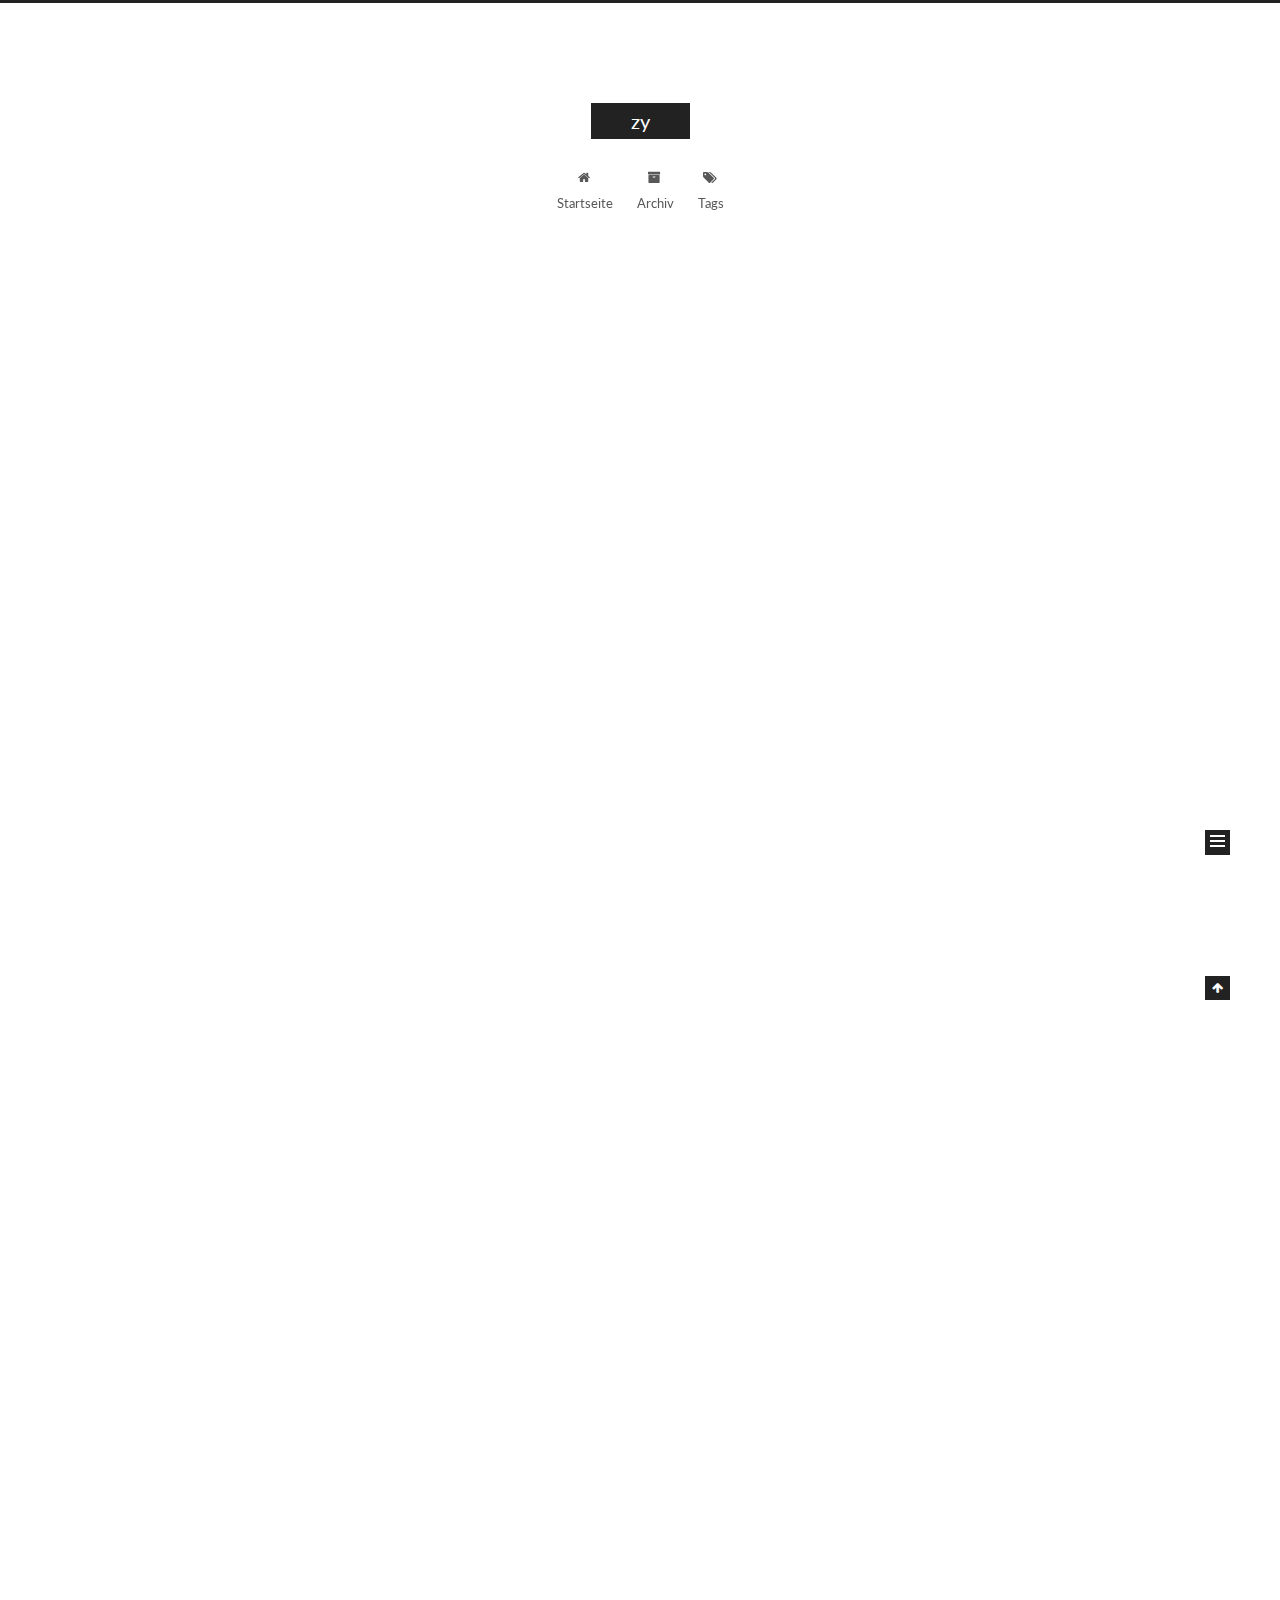
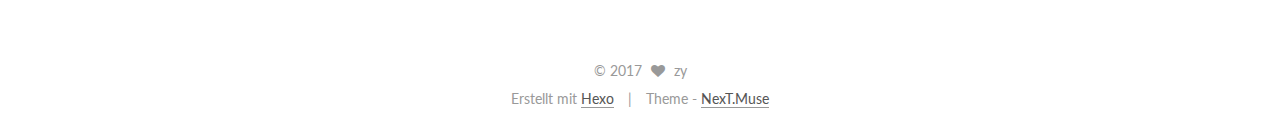
==== index.html @ a8e45b2d "Site updated: 2017-02-02 20:05:38" ====
<!doctype html>



  


<html class="theme-next muse use-motion" lang="zh-CN">
<head>
  <meta charset="UTF-8"/>
<meta http-equiv="X-UA-Compatible" content="IE=edge" />
<meta name="viewport" content="width=device-width, initial-scale=1, maximum-scale=1"/>



<meta http-equiv="Cache-Control" content="no-transform" />
<meta http-equiv="Cache-Control" content="no-siteapp" />












  
  
  <link href="/lib/fancybox/source/jquery.fancybox.css?v=2.1.5" rel="stylesheet" type="text/css" />




  
  
  
  

  
    
    
  

  

  

  

  

  
    
    
    <link href="//fonts.googleapis.com/css?family=Lato:300,300italic,400,400italic,700,700italic&subset=latin,latin-ext" rel="stylesheet" type="text/css">
  






<link href="/lib/font-awesome/css/font-awesome.min.css?v=4.6.2" rel="stylesheet" type="text/css" />

<link href="/css/main.css?v=5.1.0" rel="stylesheet" type="text/css" />


  <meta name="keywords" content="Hexo, NexT" />








  <link rel="shortcut icon" type="image/x-icon" href="/favicon.ico?v=5.1.0" />






<meta property="og:type" content="website">
<meta property="og:title" content="zy">
<meta property="og:url" content="http://yoursite.com/index.html">
<meta property="og:site_name" content="zy">
<meta name="twitter:card" content="summary">
<meta name="twitter:title" content="zy">



<script type="text/javascript" id="hexo.configurations">
  var NexT = window.NexT || {};
  var CONFIG = {
    root: '/',
    scheme: 'Muse',
    sidebar: {"position":"left","display":"post"},
    fancybox: true,
    motion: true,
    duoshuo: {
      userId: '0',
      author: 'Author'
    },
    algolia: {
      applicationID: '',
      apiKey: '',
      indexName: '',
      hits: {"per_page":10},
      labels: {"input_placeholder":"Search for Posts","hits_empty":"We didn't find any results for the search: ${query}","hits_stats":"${hits} results found in ${time} ms"}
    }
  };
</script>



  <link rel="canonical" href="http://yoursite.com/"/>





  <title> zy </title>
</head>

<body itemscope itemtype="http://schema.org/WebPage" lang="zh-CN">

  










  
  
    
  

  <div class="container one-collumn sidebar-position-left 
   page-home 
 ">
    <div class="headband"></div>

    <header id="header" class="header" itemscope itemtype="http://schema.org/WPHeader">
      <div class="header-inner"><div class="site-meta ">
  

  <div class="custom-logo-site-title">
    <a href="/"  class="brand" rel="start">
      <span class="logo-line-before"><i></i></span>
      <span class="site-title">zy</span>
      <span class="logo-line-after"><i></i></span>
    </a>
  </div>
    
      <p class="site-subtitle"></p>
    
</div>

<div class="site-nav-toggle">
  <button>
    <span class="btn-bar"></span>
    <span class="btn-bar"></span>
    <span class="btn-bar"></span>
  </button>
</div>

<nav class="site-nav">
  

  
    <ul id="menu" class="menu">
      
        
        <li class="menu-item menu-item-home">
          <a href="/" rel="section">
            
              <i class="menu-item-icon fa fa-fw fa-home"></i> <br />
            
            Startseite
          </a>
        </li>
      
        
        <li class="menu-item menu-item-archives">
          <a href="/archives" rel="section">
            
              <i class="menu-item-icon fa fa-fw fa-archive"></i> <br />
            
            Archiv
          </a>
        </li>
      
        
        <li class="menu-item menu-item-tags">
          <a href="/tags" rel="section">
            
              <i class="menu-item-icon fa fa-fw fa-tags"></i> <br />
            
            Tags
          </a>
        </li>
      

      
    </ul>
  

  
</nav>



 </div>
    </header>

    <main id="main" class="main">
      <div class="main-inner">
        <div class="content-wrap">
          <div id="content" class="content">
            
  <section id="posts" class="posts-expand">
    
      

  

  
  
  

  <article class="post post-type-normal " itemscope itemtype="http://schema.org/Article">
  <link itemprop="mainEntityOfPage" href="http://yoursite.com/2017/02/02/test/">

  <span style="display:none" itemprop="author" itemscope itemtype="http://schema.org/Person">
    <meta itemprop="name" content="zy">
    <meta itemprop="description" content="">
    <meta itemprop="image" content="/images/avatar.gif">
  </span>

  <span style="display:none" itemprop="publisher" itemscope itemtype="http://schema.org/Organization">
    <meta itemprop="name" content="zy">
    <span style="display:none" itemprop="logo" itemscope itemtype="http://schema.org/ImageObject">
      <img style="display:none;" itemprop="url image" alt="zy" src="">
    </span>
  </span>

    
      <header class="post-header">

        
        
          <h1 class="post-title" itemprop="name headline">
            
            
              
                
                <a class="post-title-link" href="/2017/02/02/test/" itemprop="url">
                  第一篇博客
                </a>
              
            
          </h1>
        

        <div class="post-meta">
          <span class="post-time">
            
              <span class="post-meta-item-icon">
                <i class="fa fa-calendar-o"></i>
              </span>
              
                <span class="post-meta-item-text">Veröffentlicht am</span>
              
              <time title="Post created" itemprop="dateCreated datePublished" datetime="2017-02-02T19:18:43+08:00">
                2017-02-02
              </time>
            

            

            
          </span>

          

          
            
          

          

          
          

          

          

        </div>
      </header>
    


    <div class="post-body" itemprop="articleBody">

      
      

      
        
          
            <p>我的第一篇博文</p>

          
        
      
    </div>

    <div>
      
    </div>

    <div>
      
    </div>


    <footer class="post-footer">
      

      

      
      
        <div class="post-eof"></div>
      
    </footer>
  </article>


    
      

  

  
  
  

  <article class="post post-type-normal " itemscope itemtype="http://schema.org/Article">
  <link itemprop="mainEntityOfPage" href="http://yoursite.com/2017/02/02/hello-world/">

  <span style="display:none" itemprop="author" itemscope itemtype="http://schema.org/Person">
    <meta itemprop="name" content="zy">
    <meta itemprop="description" content="">
    <meta itemprop="image" content="/images/avatar.gif">
  </span>

  <span style="display:none" itemprop="publisher" itemscope itemtype="http://schema.org/Organization">
    <meta itemprop="name" content="zy">
    <span style="display:none" itemprop="logo" itemscope itemtype="http://schema.org/ImageObject">
      <img style="display:none;" itemprop="url image" alt="zy" src="">
    </span>
  </span>

    
      <header class="post-header">

        
        
          <h1 class="post-title" itemprop="name headline">
            
            
              
                
                <a class="post-title-link" href="/2017/02/02/hello-world/" itemprop="url">
                  Hello World
                </a>
              
            
          </h1>
        

        <div class="post-meta">
          <span class="post-time">
            
              <span class="post-meta-item-icon">
                <i class="fa fa-calendar-o"></i>
              </span>
              
                <span class="post-meta-item-text">Veröffentlicht am</span>
              
              <time title="Post created" itemprop="dateCreated datePublished" datetime="2017-02-02T17:28:56+08:00">
                2017-02-02
              </time>
            

            

            
          </span>

          

          
            
          

          

          
          

          

          

        </div>
      </header>
    


    <div class="post-body" itemprop="articleBody">

      
      

      
        
          
            <p>Welcome to <a href="https://hexo.io/" target="_blank" rel="external">Hexo</a>! This is your very first post. Check <a href="https://hexo.io/docs/" target="_blank" rel="external">documentation</a> for more info. If you get any problems when using Hexo, you can find the answer in <a href="https://hexo.io/docs/troubleshooting.html" target="_blank" rel="external">troubleshooting</a> or you can ask me on <a href="https://github.com/hexojs/hexo/issues" target="_blank" rel="external">GitHub</a>.</p>
<h2 id="Quick-Start"><a href="#Quick-Start" class="headerlink" title="Quick Start"></a>Quick Start</h2><h3 id="Create-a-new-post"><a href="#Create-a-new-post" class="headerlink" title="Create a new post"></a>Create a new post</h3><figure class="highlight bash"><table><tr><td class="gutter"><pre><div class="line">1</div></pre></td><td class="code"><pre><div class="line">$ hexo new <span class="string">"My New Post"</span></div></pre></td></tr></table></figure>
<p>More info: <a href="https://hexo.io/docs/writing.html" target="_blank" rel="external">Writing</a></p>
<h3 id="Run-server"><a href="#Run-server" class="headerlink" title="Run server"></a>Run server</h3><figure class="highlight bash"><table><tr><td class="gutter"><pre><div class="line">1</div></pre></td><td class="code"><pre><div class="line">$ hexo server</div></pre></td></tr></table></figure>
<p>More info: <a href="https://hexo.io/docs/server.html" target="_blank" rel="external">Server</a></p>
<h3 id="Generate-static-files"><a href="#Generate-static-files" class="headerlink" title="Generate static files"></a>Generate static files</h3><figure class="highlight bash"><table><tr><td class="gutter"><pre><div class="line">1</div></pre></td><td class="code"><pre><div class="line">$ hexo generate</div></pre></td></tr></table></figure>
<p>More info: <a href="https://hexo.io/docs/generating.html" target="_blank" rel="external">Generating</a></p>
<h3 id="Deploy-to-remote-sites"><a href="#Deploy-to-remote-sites" class="headerlink" title="Deploy to remote sites"></a>Deploy to remote sites</h3><figure class="highlight bash"><table><tr><td class="gutter"><pre><div class="line">1</div></pre></td><td class="code"><pre><div class="line">$ hexo deploy</div></pre></td></tr></table></figure>
<p>More info: <a href="https://hexo.io/docs/deployment.html" target="_blank" rel="external">Deployment</a></p>

          
        
      
    </div>

    <div>
      
    </div>

    <div>
      
    </div>


    <footer class="post-footer">
      

      

      
      
        <div class="post-eof"></div>
      
    </footer>
  </article>


    
  </section>

  

          
          </div>
          


          

        </div>
        
          
  
  <div class="sidebar-toggle">
    <div class="sidebar-toggle-line-wrap">
      <span class="sidebar-toggle-line sidebar-toggle-line-first"></span>
      <span class="sidebar-toggle-line sidebar-toggle-line-middle"></span>
      <span class="sidebar-toggle-line sidebar-toggle-line-last"></span>
    </div>
  </div>

  <aside id="sidebar" class="sidebar">
    <div class="sidebar-inner">

      

      

      <section class="site-overview sidebar-panel sidebar-panel-active">
        <div class="site-author motion-element" itemprop="author" itemscope itemtype="http://schema.org/Person">
          <img class="site-author-image" itemprop="image"
               src="/images/avatar.gif"
               alt="zy" />
          <p class="site-author-name" itemprop="name">zy</p>
          <p class="site-description motion-element" itemprop="description"></p>
        </div>
        <nav class="site-state motion-element">
        
          
            <div class="site-state-item site-state-posts">
              <a href="/archives">
                <span class="site-state-item-count">2</span>
                <span class="site-state-item-name">Artikel</span>
              </a>
            </div>
          

          

          

        </nav>

        

        <div class="links-of-author motion-element">
          
        </div>

        
        

        
        

        


      </section>

      

    </div>
  </aside>


        
      </div>
    </main>

    <footer id="footer" class="footer">
      <div class="footer-inner">
        <div class="copyright" >
  
  &copy; 
  <span itemprop="copyrightYear">2017</span>
  <span class="with-love">
    <i class="fa fa-heart"></i>
  </span>
  <span class="author" itemprop="copyrightHolder">zy</span>
</div>


<div class="powered-by">
  Erstellt mit  <a class="theme-link" href="https://hexo.io">Hexo</a>
</div>

<div class="theme-info">
  Theme -
  <a class="theme-link" href="https://github.com/iissnan/hexo-theme-next">
    NexT.Muse
  </a>
</div>


        

        
      </div>
    </footer>

    <div class="back-to-top">
      <i class="fa fa-arrow-up"></i>
    </div>
  </div>

  

<script type="text/javascript">
  if (Object.prototype.toString.call(window.Promise) !== '[object Function]') {
    window.Promise = null;
  }
</script>









  




  
  <script type="text/javascript" src="/lib/jquery/index.js?v=2.1.3"></script>

  
  <script type="text/javascript" src="/lib/fastclick/lib/fastclick.min.js?v=1.0.6"></script>

  
  <script type="text/javascript" src="/lib/jquery_lazyload/jquery.lazyload.js?v=1.9.7"></script>

  
  <script type="text/javascript" src="/lib/velocity/velocity.min.js?v=1.2.1"></script>

  
  <script type="text/javascript" src="/lib/velocity/velocity.ui.min.js?v=1.2.1"></script>

  
  <script type="text/javascript" src="/lib/fancybox/source/jquery.fancybox.pack.js?v=2.1.5"></script>


  


  <script type="text/javascript" src="/js/src/utils.js?v=5.1.0"></script>

  <script type="text/javascript" src="/js/src/motion.js?v=5.1.0"></script>



  
  

  

  


  <script type="text/javascript" src="/js/src/bootstrap.js?v=5.1.0"></script>



  



  




	





  





  

  




  
  

  

  

  

  


</body>
</html>
---- css/main.css ----
/* normalize.css v3.0.2 | MIT License | git.io/normalize */
html {
  font-family: sans-serif; /* 1 */
  -ms-text-size-adjust: 100%; /* 2 */
  -webkit-text-size-adjust: 100%; /* 2 */
}
body {
  margin: 0;
}
article,
aside,
details,
figcaption,
figure,
footer,
header,
hgroup,
main,
menu,
nav,
section,
summary {
  display: block;
}
audio,
canvas,
progress,
video {
  display: inline-block; /* 1 */
  vertical-align: baseline; /* 2 */
}
audio:not([controls]) {
  display: none;
  height: 0;
}
[hidden],
template {
  display: none;
}
a {
  background-color: transparent;
}
a:active,
a:hover {
  outline: 0;
}
abbr[title] {
  border-bottom: 1px dotted;
}
b,
strong {
  font-weight: bold;
}
dfn {
  font-style: italic;
}
h1 {
  font-size: 2em;
  margin: 0.67em 0;
}
mark {
  background: #ff0;
  color: #000;
}
small {
  font-size: 80%;
}
sub,
sup {
  font-size: 75%;
  line-height: 0;
  position: relative;
  vertical-align: baseline;
}
sup {
  top: -0.5em;
}
sub {
  bottom: -0.25em;
}
img {
  border: 0;
}
svg:not(:root) {
  overflow: hidden;
}
figure {
  margin: 1em 40px;
}
hr {
  -moz-box-sizing: content-box;
  box-sizing: content-box;
  height: 0;
}
pre {
  overflow: auto;
}
code,
kbd,
pre,
samp {
  font-family: monospace, monospace;
  font-size: 1em;
}
button,
input,
optgroup,
select,
textarea {
  color: inherit; /* 1 */
  font: inherit; /* 2 */
  margin: 0; /* 3 */
}
button {
  overflow: visible;
}
button,
select {
  text-transform: none;
}
button,
html input[type="button"],
input[type="reset"],
input[type="submit"] {
  -webkit-appearance: button; /* 2 */
  cursor: pointer; /* 3 */
}
button[disabled],
html input[disabled] {
  cursor: default;
}
button::-moz-focus-inner,
input::-moz-focus-inner {
  border: 0;
  padding: 0;
}
input {
  line-height: normal;
}
input[type="checkbox"],
input[type="radio"] {
  box-sizing: border-box; /* 1 */
  padding: 0; /* 2 */
}
input[type="number"]::-webkit-inner-spin-button,
input[type="number"]::-webkit-outer-spin-button {
  height: auto;
}
input[type="search"] {
  -webkit-appearance: textfield; /* 1 */
  -moz-box-sizing: content-box;
  -webkit-box-sizing: content-box; /* 2 */
  box-sizing: content-box;
}
input[type="search"]::-webkit-search-cancel-button,
input[type="search"]::-webkit-search-decoration {
  -webkit-appearance: none;
}
fieldset {
  border: 1px solid #c0c0c0;
  margin: 0 2px;
  padding: 0.35em 0.625em 0.75em;
}
legend {
  border: 0; /* 1 */
  padding: 0; /* 2 */
}
textarea {
  overflow: auto;
}
optgroup {
  font-weight: bold;
}
table {
  border-collapse: collapse;
  border-spacing: 0;
}
td,
th {
  padding: 0;
}
::selection {
  background: #262a30;
  color: #fff;
}
body {
  position: relative;
  font-family: 'Lato', "PingFang SC", "Microsoft YaHei", sans-serif;
  font-size: 14px;
  line-height: 2;
  color: #555;
  background: #fff;
}
@media (max-width: 767px) {
  body {
    padding-right: 0 !important;
  }
}
@media (min-width: 768px) and (max-width: 991px) {
  body {
    padding-right: 0 !important;
  }
}
@media (min-width: 1600px) {
  body {
    font-size: 16px;
  }
}
h1,
h2,
h3,
h4,
h5,
h6 {
  margin: 0;
  padding: 0;
  font-weight: bold;
  line-height: 1.5;
  font-family: 'Lato', "PingFang SC", "Microsoft YaHei", sans-serif;
}
h2,
h3,
h4,
h5,
h6 {
  margin: 20px 0 15px;
}
h1 {
  font-size: 22px;
}
@media (max-width: 767px) {
  h1 {
    font-size: 18px;
  }
}
h2 {
  font-size: 20px;
}
@media (max-width: 767px) {
  h2 {
    font-size: 16px;
  }
}
h3 {
  font-size: 18px;
}
@media (max-width: 767px) {
  h3 {
    font-size: 14px;
  }
}
h4 {
  font-size: 16px;
}
@media (max-width: 767px) {
  h4 {
    font-size: 12px;
  }
}
h5 {
  font-size: 14px;
}
@media (max-width: 767px) {
  h5 {
    font-size: 10px;
  }
}
h6 {
  font-size: 12px;
}
@media (max-width: 767px) {
  h6 {
    font-size: 8px;
  }
}
p {
  margin: 0 0 25px 0;
}
a {
  color: #555;
  text-decoration: none;
  border-bottom: 1px solid #999;
  word-wrap: break-word;
}
a:hover {
  color: #222;
  border-bottom-color: #222;
}
ul {
  list-style: none;
}
blockquote {
  margin: 0;
  padding: 0;
}
img {
  display: block;
  margin: auto;
  max-width: 100%;
  height: auto;
}
hr {
  margin: 40px 0;
  height: 3px;
  border: none;
  background-color: #ddd;
  background-image: repeating-linear-gradient(-45deg, #fff, #fff 4px, transparent 4px, transparent 8px);
}
blockquote {
  padding: 0 15px;
  color: #666;
  border-left: 4px solid #ddd;
}
blockquote cite::before {
  content: "-";
  padding: 0 5px;
}
dt {
  font-weight: 700;
}
dd {
  margin: 0;
  padding: 0;
}
.text-left {
  text-align: left;
}
.text-center {
  text-align: center;
}
.text-right {
  text-align: right;
}
.text-justify {
  text-align: justify;
}
.text-nowrap {
  white-space: nowrap;
}
.text-lowercase {
  text-transform: lowercase;
}
.text-uppercase {
  text-transform: uppercase;
}
.text-capitalize {
  text-transform: capitalize;
}
.center-block {
  display: block;
  margin-left: auto;
  margin-right: auto;
}
.clearfix:before,
.clearfix:after {
  content: " ";
  display: table;
}
.clearfix:after {
  clear: both;
}
.pullquote {
  width: 45%;
}
.pullquote.left {
  float: left;
  margin-left: 5px;
  margin-right: 10px;
}
.pullquote.right {
  float: right;
  margin-left: 10px;
  margin-right: 5px;
}
.affix.affix.affix {
  position: fixed;
}
.translation {
  margin-top: -20px;
  font-size: 14px;
  color: #999;
}
.scrollbar-measure {
  width: 100px;
  height: 100px;
  overflow: scroll;
  position: absolute;
  top: -9999px;
}
.use-motion .motion-element {
  opacity: 0;
}
#local-search-input {
  padding: 3px;
  border: none;
  text-indent: 14px;
  border-radius: 0;
  width: 140px;
  outline: none;
  border-bottom: 1px solid #999;
  background: inherit;
  opacity: 0.5;
}
#local-search-input:focus {
  opacity: 1;
}
.search-icon {
  position: absolute;
  top: 9px;
}
table {
  margin: 20px 0;
  width: 100%;
  border-collapse: collapse;
  border-spacing: 0;
  border: 1px solid #ddd;
  font-size: 14px;
  table-layout: fixed;
  word-wrap: break-all;
}
table>tbody>tr:nth-of-type(odd) {
  background-color: #f9f9f9;
}
table>tbody>tr:hover {
  background-color: #f5f5f5;
}
caption,
th,
td {
  padding: 8px;
  text-align: left;
  vertical-align: middle;
  font-weight: normal;
}
th,
td {
  border-bottom: 3px solid #ddd;
  border-right: 1px solid #eee;
}
th {
  padding-bottom: 10px;
  font-weight: 700;
}
td {
  border-bottom-width: 1px;
}
html,
body {
  height: 100%;
}
.container {
  position: relative;
  min-height: 100%;
}
.header-inner {
  margin: 0 auto;
  padding: 100px 0 70px;
  width: 700px;
}
@media (min-width: 1600px) {
  .container .header-inner {
    width: 900px;
  }
}
.main {
  padding-bottom: 150px;
}
.main-inner {
  margin: 0 auto;
  width: 700px;
}
@media (min-width: 1600px) {
  .container .main-inner {
    width: 900px;
  }
}
.footer {
  position: absolute;
  left: 0;
  bottom: 0;
  width: 100%;
  min-height: 50px;
}
.footer-inner {
  box-sizing: border-box;
  margin: 20px auto;
  width: 700px;
}
@media (min-width: 1600px) {
  .container .footer-inner {
    width: 900px;
  }
}
pre,
.highlight {
  overflow: auto;
  margin: 20px 0;
  padding: 0;
  font-size: 13px;
  color: #4d4d4c;
  background: #f7f7f7;
  line-height: 1.6;
}
pre,
code {
  font-family: consolas, Menlo, "PingFang SC", "Microsoft YaHei", monospace;
}
code {
  padding: 2px 4px;
  word-wrap: break-word;
  color: #4d4d4c;
  background: #f7f7f7;
  border-radius: 3px;
  font-size: 13px;
}
pre code {
  padding: 0;
  color: #4d4d4c;
  background: none;
  text-shadow: none;
}
.highlight {
  border-radius: 1px;
}
.highlight pre {
  border: none;
  margin: 0;
  padding: 10px 0;
}
.highlight table {
  margin: 0;
  width: auto;
  border: none;
}
.highlight td {
  border: none;
  padding: 0;
}
.highlight figcaption {
  font-size: 1em;
  color: #4d4d4c;
  line-height: 1em;
  margin-bottom: 1em;
}
.highlight figcaption:before,
.highlight figcaption:after {
  content: " ";
  display: table;
}
.highlight figcaption:after {
  clear: both;
}
.highlight figcaption a {
  float: right;
  color: #4d4d4c;
}
.highlight figcaption a:hover {
  border-bottom-color: #4d4d4c;
}
.highlight .gutter pre {
  padding-left: 10px;
  padding-right: 10px;
  color: #869194;
  text-align: right;
  background-color: #eff2f3;
}
.highlight .code pre {
  padding-left: 10px;
  padding-right: 10px;
  background-color: #f7f7f7;
}
.highlight .line {
  height: 20px;
}
.gutter {
  -webkit-user-select: none;
  -moz-user-select: none;
  -ms-user-select: none;
  user-select: none;
}
.gist table {
  width: auto;
}
.gist table td {
  border: none;
}
pre .deletion {
  background: #fdd;
}
pre .addition {
  background: #dfd;
}
pre .meta {
  color: #8959a8;
}
pre .comment {
  color: #8e908c;
}
pre .variable,
pre .attribute,
pre .tag,
pre .regexp,
pre .ruby .constant,
pre .xml .tag .title,
pre .xml .pi,
pre .xml .doctype,
pre .html .doctype,
pre .css .id,
pre .css .class,
pre .css .pseudo {
  color: #c82829;
}
pre .number,
pre .preprocessor,
pre .built_in,
pre .literal,
pre .params,
pre .constant,
pre .command {
  color: #f5871f;
}
pre .ruby .class .title,
pre .css .rules .attribute,
pre .string,
pre .value,
pre .inheritance,
pre .header,
pre .ruby .symbol,
pre .xml .cdata,
pre .special,
pre .number,
pre .formula {
  color: #718c00;
}
pre .title,
pre .css .hexcolor {
  color: #3e999f;
}
pre .function,
pre .python .decorator,
pre .python .title,
pre .ruby .function .title,
pre .ruby .title .keyword,
pre .perl .sub,
pre .javascript .title,
pre .coffeescript .title {
  color: #4271ae;
}
pre .keyword,
pre .javascript .function {
  color: #8959a8;
}
.full-image.full-image.full-image {
  border: none;
  max-width: 100%;
  width: auto;
  margin: 20px auto;
}
@media (min-width: 992px) {
  .full-image.full-image.full-image {
    max-width: none;
    width: 110%;
    margin: 25px -5%;
  }
}
.blockquote-center,
.page-home .post-type-quote blockquote,
.page-post-detail .post-type-quote blockquote {
  position: relative;
  margin: 40px 0;
  padding: 0;
  border-left: none;
  text-align: center;
}
.blockquote-center::before,
.page-home .post-type-quote blockquote::before,
.page-post-detail .post-type-quote blockquote::before,
.blockquote-center::after,
.page-home .post-type-quote blockquote::after,
.page-post-detail .post-type-quote blockquote::after {
  position: absolute;
  content: ' ';
  display: block;
  width: 100%;
  height: 24px;
  opacity: 0.2;
  background-repeat: no-repeat;
  background-position: 0 -6px;
  background-size: 22px 22px;
}
.blockquote-center::before,
.page-home .post-type-quote blockquote::before,
.page-post-detail .post-type-quote blockquote::before {
  top: -20px;
  background-image: url("../images/quote-l.svg");
  border-top: 1px solid #ccc;
}
.blockquote-center::after,
.page-home .post-type-quote blockquote::after,
.page-post-detail .post-type-quote blockquote::after {
  bottom: -20px;
  background-image: url("../images/quote-r.svg");
  border-bottom: 1px solid #ccc;
  background-position: 100% 8px;
}
.blockquote-center p,
.page-home .post-type-quote blockquote p,
.page-post-detail .post-type-quote blockquote p,
.blockquote-center div,
.page-home .post-type-quote blockquote div,
.page-post-detail .post-type-quote blockquote div {
  text-align: center;
}
.post .post-body .group-picture img {
  box-sizing: border-box;
  padding: 0 3px;
  border: none;
}
.post .group-picture-row {
  overflow: hidden;
  margin-top: 6px;
}
.post .group-picture-row:first-child {
  margin-top: 0;
}
.post .group-picture-column {
  float: left;
}
.page-post-detail .post-body .group-picture-column {
  float: none;
  margin-top: 10px;
  width: auto !important;
}
.page-post-detail .post-body .group-picture-column img {
  margin: 0 auto;
}
.page-archive .group-picture-container {
  overflow: hidden;
}
.page-archive .group-picture-row {
  float: left;
}
.page-archive .group-picture-row:first-child {
  margin-top: 6px;
}
.page-archive .group-picture-column {
  max-width: 150px;
  max-height: 150px;
}
.note {
  padding: 20px;
  margin: 20px 0;
  border: 1px solid #eee;
  border-left-width: 5px;
  border-radius: 3px;
}
.note h2,
.note h3,
.note h4,
.note h5,
.note h6 {
  margin-top: 0;
  margin-bottom: 5px;
}
.note p:last-child {
  margin-bottom: 0;
}
.note code {
  border-radius: 3px;
}
.note+.note {
  margin-top: -5px;
}
.default {
  border-left-color: #777;
}
.default h2,
.default h3,
.default h4,
.default h5,
.default h6 {
  color: #777;
}
.primary {
  border-left-color: #428bca;
}
.primary h2,
.primary h3,
.primary h4,
.primary h5,
.primary h6 {
  color: #428bca;
}
.success {
  border-left-color: #5cb85c;
}
.success h2,
.success h3,
.success h4,
.success h5,
.success h6 {
  color: #5cb85c;
}
.danger {
  border-left-color: #d9534f;
}
.danger h2,
.danger h3,
.danger h4,
.danger h5,
.danger h6 {
  color: #d9534f;
}
.warning {
  border-left-color: #f0ad4e;
}
.warning h2,
.warning h3,
.warning h4,
.warning h5,
.warning h6 {
  color: #f0ad4e;
}
.info {
  border-left-color: #5bc0de;
}
.info h2,
.info h3,
.info h4,
.info h5,
.info h6 {
  color: #5bc0de;
}
.btn {
  display: inline-block;
  padding: 0 20px;
  font-size: 14px;
  color: #fff;
  background: #222;
  border: 2px solid #222;
  text-decoration: none;
  border-radius: 0;
  transition-property: background-color;
  transition-duration: 0.2s;
  transition-timing-function: ease-in-out;
  transition-delay: 0s;
}
.btn:hover,
.post-more-link .btn:hover {
  border-color: #222;
  color: #222;
  background: #fff;
}
.btn-bar {
  display: block;
  width: 22px;
  height: 2px;
  background: #555;
  border-radius: 1px;
}
.btn-bar+.btn-bar {
  margin-top: 4px;
}
.pagination {
  margin: 120px 0 40px;
  text-align: center;
  border-top: 1px solid #eee;
}
.page-number-basic,
.pagination .prev,
.pagination .next,
.pagination .page-number,
.pagination .space {
  display: inline-block;
  position: relative;
  top: -1px;
  margin: 0 10px;
  padding: 0 10px;
  line-height: 30px;
}
@media (max-width: 767px) {
  .page-number-basic,
  .pagination .prev,
  .pagination .next,
  .pagination .page-number,
  .pagination .space {
    margin: 0 5px;
  }
}
.pagination .prev,
.pagination .next,
.pagination .page-number {
  border-bottom: 0;
  border-top: 1px solid #eee;
  transition-property: border-color;
  transition-duration: 0.2s;
  transition-timing-function: ease-in-out;
  transition-delay: 0s;
}
.pagination .prev:hover,
.pagination .next:hover,
.pagination .page-number:hover {
  border-top-color: #222;
}
.pagination .space {
  padding: 0;
  margin: 0;
}
.pagination .prev {
  margin-left: 0;
}
.pagination .next {
  margin-right: 0;
}
.pagination .page-number.current {
  color: #fff;
  background: #ccc;
  border-top-color: #ccc;
}
@media (max-width: 767px) {
  .pagination {
    border-top: none;
  }
  .pagination .prev,
  .pagination .next,
  .pagination .page-number {
    margin-bottom: 10px;
    border-top: 0;
    border-bottom: 1px solid #eee;
  }
  .pagination .prev:hover,
  .pagination .next:hover,
  .pagination .page-number:hover {
    border-bottom-color: #222;
  }
}
.comments {
  margin: 60px 20px 0;
}
.tag-cloud {
  text-align: center;
}
.tag-cloud a {
  display: inline-block;
  margin: 10px;
}
.back-to-top {
  box-sizing: border-box;
  position: fixed;
  bottom: -100px;
  right: 50px;
  z-index: 1050;
  padding: 0 6px;
  width: 25px;
  background: #222;
  font-size: 12px;
  opacity: 1;
  color: #fff;
  cursor: pointer;
  text-align: center;
  -webkit-transform: translateZ(0);
  transition-property: bottom;
  transition-duration: 0.2s;
  transition-timing-function: ease-in-out;
  transition-delay: 0s;
}
@media (max-width: 767px) {
  .back-to-top {
    display: none;
  }
}
@media (min-width: 768px) and (max-width: 991px) {
  .back-to-top {
    display: none;
  }
}
.back-to-top.back-to-top-on {
  bottom: 19px;
}
.header {
  background: #fff;
}
.header-inner {
  position: relative;
}
.headband {
  height: 3px;
  background: #222;
}
.site-meta {
  margin: 0;
  text-align: center;
}
@media (max-width: 767px) {
  .site-meta {
    text-align: center;
  }
}
.brand {
  position: relative;
  display: inline-block;
  padding: 0 40px;
  color: #fff;
  background: #222;
  border-bottom: none;
}
.brand:hover {
  color: #fff;
}
.logo {
  display: inline-block;
  margin-right: 5px;
  line-height: 36px;
  vertical-align: top;
}
.site-title {
  display: inline-block;
  vertical-align: top;
  line-height: 36px;
  font-size: 20px;
  font-weight: normal;
  font-family: 'Lato', "PingFang SC", "Microsoft YaHei", sans-serif;
}
.site-subtitle {
  margin-top: 10px;
  font-size: 13px;
  color: #999;
}
.use-motion .brand {
  opacity: 0;
}
.use-motion .logo,
.use-motion .site-title,
.use-motion .site-subtitle {
  opacity: 0;
  position: relative;
  top: -10px;
}
.site-nav-toggle {
  display: none;
  position: absolute;
  top: 10px;
  left: 10px;
}
@media (max-width: 767px) {
  .site-nav-toggle {
    display: block;
  }
}
.site-nav-toggle button {
  margin-top: 2px;
  padding: 9px 10px;
  background: transparent;
  border: none;
}
@media (max-width: 767px) {
  .site-nav {
    display: none;
    margin: 0 -10px;
    padding: 0 10px;
    clear: both;
    border-top: 1px solid #ddd;
  }
}
@media (min-width: 768px) and (max-width: 991px) {
  .site-nav {
    display: block !important;
  }
}
@media (min-width: 992px) {
  .site-nav {
    display: block !important;
  }
}
.menu {
  margin-top: 20px;
  padding-left: 0;
  text-align: center;
}
.menu .menu-item {
  display: inline-block;
  margin: 0 10px;
}
@media screen and (max-width: 767px) {
  .menu .menu-item {
    margin-top: 10px;
  }
}
.menu .menu-item a {
  display: block;
  font-size: 13px;
  text-transform: capitalize;
  line-height: inherit;
  border-bottom: 1px solid transparent;
  transition-property: border-color;
  transition-duration: 0.2s;
  transition-timing-function: ease-in-out;
  transition-delay: 0s;
}
.menu .menu-item a:hover {
  border-bottom-color: #222;
}
.menu .menu-item .fa {
  margin-right: 5px;
}
.use-motion .menu-item {
  opacity: 0;
}
.post-body {
  font-family: 'Lato', "PingFang SC", "Microsoft YaHei", sans-serif;
}
@media (max-width: 767px) {
  .post-body {
    word-break: break-word;
  }
}
.post-body .fancybox img {
  display: block !important;
  margin: 0 auto;
  cursor: pointer;
  cursor: zoom-in;
  cursor: -webkit-zoom-in;
}
.post-body .image-caption,
.post-body .figure .caption {
  margin: 10px auto 15px;
  text-align: center;
  font-size: 14px;
  color: #999;
  font-weight: bold;
  line-height: 1;
}
.post-sticky-flag {
  display: inline-block;
  font-size: 16px;
  -ms-transform: rotate(30deg);
  -webkit-transform: rotate(30deg);
  -moz-transform: rotate(30deg);
  -ms-transform: rotate(30deg);
  -o-transform: rotate(30deg);
  transform: rotate(30deg);
}
.posts-expand {
  padding-top: 40px;
}
@media (max-width: 767px) {
  .posts-expand {
    margin: 0 20px;
  }
  .post-body pre,
  .post-body .highlight {
    padding: 10px;
  }
  .post-body pre .gutter pre,
  .post-body .highlight .gutter pre {
    padding-right: 10px;
  }
}
@media (min-width: 992px) {
  .posts-expand .post-body {
    text-align: justify;
  }
}
.posts-expand .post-body h2,
.posts-expand .post-body h3,
.posts-expand .post-body h4,
.posts-expand .post-body h5,
.posts-expand .post-body h6 {
  padding-top: 10px;
}
.posts-expand .post-body h2 .header-anchor,
.posts-expand .post-body h3 .header-anchor,
.posts-expand .post-body h4 .header-anchor,
.posts-expand .post-body h5 .header-anchor,
.posts-expand .post-body h6 .header-anchor {
  float: right;
  margin-left: 10px;
  color: #ccc;
  border-bottom-style: none;
  visibility: hidden;
}
.posts-expand .post-body h2 .header-anchor:hover,
.posts-expand .post-body h3 .header-anchor:hover,
.posts-expand .post-body h4 .header-anchor:hover,
.posts-expand .post-body h5 .header-anchor:hover,
.posts-expand .post-body h6 .header-anchor:hover {
  color: inherit;
}
.posts-expand .post-body h2:hover .header-anchor,
.posts-expand .post-body h3:hover .header-anchor,
.posts-expand .post-body h4:hover .header-anchor,
.posts-expand .post-body h5:hover .header-anchor,
.posts-expand .post-body h6:hover .header-anchor {
  visibility: visible;
}
.posts-expand .post-body ul li {
  list-style: circle;
}
.posts-expand .post-body img {
  box-sizing: border-box;
  margin: auto;
  padding: 3px;
  border: 1px solid #ddd;
}
.posts-expand .fancybox img {
  margin: 0 auto;
}
@media (max-width: 767px) {
  .posts-collapse {
    margin: 0 20px;
  }
  .posts-collapse .post-title,
  .posts-collapse .post-meta {
    display: block;
    width: auto;
    text-align: left;
  }
}
.posts-collapse {
  position: relative;
  z-index: 1010;
  margin-left: 55px;
}
.posts-collapse::after {
  content: " ";
  position: absolute;
  top: 20px;
  left: 0;
  margin-left: -2px;
  width: 4px;
  height: 100%;
  background: #f5f5f5;
  z-index: -1;
}
@media (max-width: 767px) {
  .posts-collapse {
    margin: 0 20px;
  }
}
.posts-collapse .collection-title {
  position: relative;
  margin: 60px 0;
}
.posts-collapse .collection-title h2 {
  margin-left: 20px;
}
.posts-collapse .collection-title small {
  color: #bbb;
}
.posts-collapse .collection-title::before {
  content: " ";
  position: absolute;
  left: 0;
  top: 50%;
  margin-left: -4px;
  margin-top: -4px;
  width: 8px;
  height: 8px;
  background: #bbb;
  border-radius: 50%;
}
.posts-collapse .post {
  margin: 30px 0;
}
.posts-collapse .post-header {
  position: relative;
  transition-duration: 0.2s;
  transition-timing-function: ease-in-out;
  transition-delay: 0s;
  transition-property: border;
  border-bottom: 1px dashed #ccc;
}
.posts-collapse .post-header::before {
  content: " ";
  position: absolute;
  left: 0;
  top: 12px;
  width: 6px;
  height: 6px;
  margin-left: -4px;
  background: #bbb;
  border-radius: 50%;
  border: 1px solid #fff;
  transition-duration: 0.2s;
  transition-timing-function: ease-in-out;
  transition-delay: 0s;
  transition-property: background;
}
.posts-collapse .post-header:hover {
  border-bottom-color: #666;
}
.posts-collapse .post-header:hover::before {
  background: #222;
}
.posts-collapse .post-meta {
  position: absolute;
  font-size: 12px;
  left: 20px;
  top: 5px;
}
.posts-collapse .post-comments-count {
  display: none;
}
.posts-collapse .post-title {
  margin-left: 60px;
  font-size: 16px;
  font-weight: normal;
  line-height: inherit;
}
.posts-collapse .post-title::after {
  margin-left: 3px;
  opacity: 0.6;
}
.posts-collapse .post-title a {
  color: #666;
  border-bottom: none;
}
.page-home .post-type-quote .post-header,
.page-post-detail .post-type-quote .post-header,
.page-home .post-type-quote .post-tags,
.page-post-detail .post-type-quote .post-tags {
  display: none;
}
.posts-expand .post-title {
  font-size: 26px;
  text-align: center;
  word-break: break-word;
  font-weight: 400;
}
@media (max-width: 767px) {
  .posts-expand .post-title {
    font-size: 22px;
  }
}
.posts-expand .post-title-link {
  display: inline-block;
  position: relative;
  color: #555;
  border-bottom: none;
  line-height: 1.2;
  vertical-align: top;
}
.posts-expand .post-title-link::before {
  content: "";
  position: absolute;
  width: 100%;
  height: 2px;
  bottom: 0;
  left: 0;
  background-color: #000;
  visibility: hidden;
  -webkit-transform: scaleX(0);
  -moz-transform: scaleX(0);
  -ms-transform: scaleX(0);
  -o-transform: scaleX(0);
  transform: scaleX(0);
  transition-duration: 0.2s;
  transition-timing-function: ease-in-out;
  transition-delay: 0s;
}
.posts-expand .post-title-link:hover::before {
  visibility: visible;
  -webkit-transform: scaleX(1);
  -moz-transform: scaleX(1);
  -ms-transform: scaleX(1);
  -o-transform: scaleX(1);
  transform: scaleX(1);
}
.posts-expand .post-title-link .fa {
  font-size: 16px;
}
.posts-expand .post-meta {
  margin: 3px 0 60px 0;
  color: #999;
  font-family: 'Lato', "PingFang SC", "Microsoft YaHei", sans-serif;
  font-size: 12px;
  text-align: center;
}
.posts-expand .post-meta .post-category-list {
  display: inline-block;
  margin: 0;
  padding: 3px;
}
.posts-expand .post-meta .post-category-list-link {
  color: #999;
}
.posts-expand .post-meta .post-description {
  font-size: 14px;
  margin-top: 2px;
}
.post-meta-divider {
  margin: 0 0.5em;
}
.post-meta-item-icon {
  margin-right: 3px;
}
@media (min-width: 768px) and (max-width: 991px) {
  .post-meta-item-icon {
    display: inline-block;
  }
}
@media (max-width: 767px) {
  .post-meta-item-icon {
    display: inline-block;
  }
}
@media (min-width: 768px) and (max-width: 991px) {
  .post-meta-item-text {
    display: none;
  }
}
@media (max-width: 767px) {
  .post-meta-item-text {
    display: none;
  }
}
@media (max-width: 767px) {
  .posts-expand .post-comments-count {
    display: none;
  }
}
.post-more-link {
  margin-top: 50px;
}
.post-more-link .btn {
  color: #fff;
  font-size: 14px;
  background: #222;
  border-radius: 0;
  line-height: 2;
  margin: 0 4px 8px 4px;
}
.post-more-link .fa-fw {
  width: 1.285714285714286em;
  text-align: left;
}
.posts-expand .post-tags {
  margin-top: 40px;
  text-align: center;
}
.posts-expand .post-tags a {
  display: inline-block;
  margin-right: 10px;
  font-size: 13px;
}
.post-nav {
  display: table;
  margin-top: 60px;
  width: 100%;
  border-top: 1px solid #eee;
}
.post-nav-divider {
  display: table-cell;
  width: 10%;
}
.post-nav-item {
  display: table-cell;
  padding: 10px 0 0 0;
  width: 45%;
  vertical-align: top;
}
.post-nav-item a {
  position: relative;
  display: block;
  line-height: 25px;
  font-size: 14px;
  color: #555;
  border-bottom: none;
}
.post-nav-item a:hover {
  color: #222;
  border-bottom: none;
}
.post-nav-item a:active {
  top: 2px;
}
.post-nav-item .fa {
  position: absolute;
  top: 8px;
  left: 0;
  font-size: 12px;
}
.post-nav-next a {
  padding-left: 15px;
}
.post-nav-prev {
  text-align: right;
}
.post-nav-prev a {
  padding-right: 15px;
}
.post-nav-prev .fa {
  right: 0;
  left: auto;
}
.posts-expand .post-eof {
  display: block;
  margin: 80px auto 60px;
  width: 8%;
  height: 1px;
  background: #ccc;
  text-align: center;
}
.post:last-child .post-eof.post-eof.post-eof {
  display: none;
}
.post-gallery {
  display: table;
  table-layout: fixed;
  width: 100%;
  border-collapse: separate;
}
.post-gallery-row {
  display: table-row;
}
.post-gallery .post-gallery-img {
  display: table-cell;
  text-align: center;
  vertical-align: middle;
  border: none;
}
.post-gallery .post-gallery-img img {
  max-width: 100%;
  max-height: 100%;
  border: none;
}
.fancybox-close,
.fancybox-close:hover {
  border: none;
}
.sidebar {
  position: fixed;
  right: 0;
  top: 0;
  bottom: 0;
  width: 0;
  z-index: 1040;
  box-shadow: inset 0 2px 6px #000;
  background: #222;
  -webkit-transform: translateZ(0);
}
.sidebar a {
  color: #999;
  border-bottom-color: #555;
}
.sidebar a:hover {
  color: #eee;
}
@media (min-width: 768px) and (max-width: 991px) {
  .sidebar {
    display: none !important;
  }
}
@media (max-width: 767px) {
  .sidebar {
    display: none !important;
  }
}
.sidebar-inner {
  position: relative;
  padding: 20px 10px;
  color: #999;
  text-align: center;
}
.sidebar-toggle {
  position: fixed;
  right: 50px;
  bottom: 45px;
  width: 15px;
  height: 15px;
  padding: 5px;
  background: #222;
  line-height: 0;
  z-index: 1050;
  cursor: pointer;
  -webkit-transform: translateZ(0);
}
@media (min-width: 768px) and (max-width: 991px) {
  .sidebar-toggle {
    display: none;
  }
}
@media (max-width: 767px) {
  .sidebar-toggle {
    display: none;
  }
}
.sidebar-toggle-line {
  position: relative;
  display: inline-block;
  vertical-align: top;
  height: 2px;
  width: 100%;
  background: #fff;
  margin-top: 3px;
}
.sidebar-toggle-line:first-child {
  margin-top: 0;
}
.site-author-image {
  display: block;
  margin: 0 auto;
  padding: 2px;
  max-width: 96px;
  height: auto;
  border: 2px solid #333;
}
.site-author-name {
  margin: 5px 0 0;
  text-align: center;
  color: #f5f5f5;
  font-weight: normal;
}
.site-description {
  margin-top: 5px;
  text-align: center;
  font-size: 14px;
  color: #999;
}
.site-state {
  overflow: hidden;
  line-height: 1.4;
  white-space: nowrap;
  text-align: center;
}
.site-state-item {
  display: inline-block;
  padding: 0 15px;
  border-left: 1px solid #333;
}
.site-state-item:first-child {
  border-left: none;
}
.site-state-item a {
  border-bottom: none;
}
.site-state-item-count {
  display: block;
  text-align: center;
  color: inherit;
  font-weight: 600;
  font-size: 18px;
}
.site-state-item-name {
  font-size: 13px;
  color: inherit;
}
.feed-link {
  margin-top: 20px;
}
.feed-link a {
  display: inline-block;
  padding: 0 15px;
  color: #fc6423;
  border: 1px solid #fc6423;
  border-radius: 4px;
}
.feed-link a i {
  color: #fc6423;
  font-size: 14px;
}
.feed-link a:hover {
  color: #fff;
  background: #fc6423;
}
.feed-link a:hover i {
  color: #fff;
}
.links-of-author {
  margin-top: 20px;
}
.links-of-author a {
  display: inline-block;
  vertical-align: middle;
  margin-right: 10px;
  margin-bottom: 10px;
  border-bottom-color: #555;
  font-size: 13px;
}
.links-of-author a:before {
  display: inline-block;
  vertical-align: middle;
  margin-right: 3px;
  content: " ";
  width: 4px;
  height: 4px;
  border-radius: 50%;
  background: #e038d7;
}
.links-of-blogroll {
  font-size: 13px;
}
.links-of-blogroll-title {
  margin-top: 20px;
  font-size: 14px;
  font-weight: 600;
}
.links-of-blogroll-list {
  margin: 0;
  padding: 0;
}
.links-of-blogroll-item {
  padding: 2px 10px;
}
.sidebar-nav {
  margin: 0 0 20px;
  padding-left: 0;
}
.sidebar-nav li {
  display: inline-block;
  cursor: pointer;
  border-bottom: 1px solid transparent;
  font-size: 14px;
  color: #555;
}
.sidebar-nav li:hover {
  color: #f5f5f5;
}
.page-post-detail .sidebar-nav-toc {
  padding: 0 5px;
}
.page-post-detail .sidebar-nav-overview {
  margin-left: 10px;
}
.sidebar-nav .sidebar-nav-active {
  color: #87daff;
  border-bottom-color: #87daff;
}
.sidebar-nav .sidebar-nav-active:hover {
  color: #87daff;
}
.sidebar-panel {
  display: none;
}
.sidebar-panel-active {
  display: block;
}
.post-toc-empty {
  font-size: 14px;
  color: #666;
}
.post-toc-wrap {
  overflow: hidden;
}
.post-toc {
  overflow: auto;
}
.post-toc ol {
  margin: 0;
  padding: 0 2px 5px 10px;
  text-align: left;
  list-style: none;
  font-size: 14px;
}
.post-toc ol > ol {
  padding-left: 0;
}
.post-toc ol a {
  transition-duration: 0.2s;
  transition-timing-function: ease-in-out;
  transition-delay: 0s;
  transition-property: all;
  color: #999;
  border-bottom-color: #555;
}
.post-toc ol a:hover {
  color: #ccc;
  border-bottom-color: #ccc;
}
.post-toc .nav-item {
  overflow: hidden;
  text-overflow: ellipsis;
  white-space: nowrap;
  line-height: 1.8;
}
.post-toc .nav .nav-child {
  display: none;
}
.post-toc .nav .active > .nav-child {
  display: block;
}
.post-toc .nav .active-current > .nav-child {
  display: block;
}
.post-toc .nav .active-current > .nav-child > .nav-item {
  display: block;
}
.post-toc .nav .active > a {
  color: #87daff;
  border-bottom-color: #87daff;
}
.post-toc .nav .active-current > a {
  color: #87daff;
}
.post-toc .nav .active-current > a:hover {
  color: #87daff;
}
.footer {
  font-size: 14px;
  color: #999;
}
.footer img {
  border: none;
}
.footer-inner {
  text-align: center;
}
.with-love {
  display: inline-block;
  margin: 0 5px;
}
.powered-by,
.theme-info {
  display: inline-block;
}
.powered-by {
  margin-right: 10px;
}
.powered-by::after {
  content: "|";
  padding-left: 10px;
}
.cc-license {
  margin-top: 10px;
  text-align: center;
}
.cc-license .cc-opacity {
  opacity: 0.7;
  border-bottom: none;
}
.cc-license .cc-opacity:hover {
  opacity: 0.9;
}
.cc-license img {
  display: inline-block;
}
.theme-next #ds-thread #ds-reset {
  color: #555;
}
.theme-next #ds-thread #ds-reset .ds-replybox {
  margin-bottom: 30px;
}
.theme-next #ds-thread #ds-reset .ds-replybox .ds-avatar,
.theme-next #ds-reset .ds-avatar img {
  box-shadow: none;
}
.theme-next #ds-thread #ds-reset .ds-textarea-wrapper {
  border-color: #c7d4e1;
  background: none;
  border-top-right-radius: 3px;
  border-top-left-radius: 3px;
}
.theme-next #ds-thread #ds-reset .ds-textarea-wrapper textarea {
  height: 60px;
}
.theme-next #ds-reset .ds-rounded-top {
  border-radius: 0;
}
.theme-next #ds-thread #ds-reset .ds-post-toolbar {
  box-sizing: border-box;
  border: 1px solid #c7d4e1;
  background: #f6f8fa;
}
.theme-next #ds-thread #ds-reset .ds-post-options {
  height: 40px;
  border: none;
  background: none;
}
.theme-next #ds-thread #ds-reset .ds-toolbar-buttons {
  top: 11px;
}
.theme-next #ds-thread #ds-reset .ds-sync {
  top: 5px;
}
.theme-next #ds-thread #ds-reset .ds-post-button {
  top: 4px;
  right: 5px;
  width: 90px;
  height: 30px;
  border: 1px solid #c5ced7;
  border-radius: 3px;
  background-image: linear-gradient(#fbfbfc, #f5f7f9);
  color: #60676d;
}
.theme-next #ds-thread #ds-reset .ds-post-button:hover {
  background-position: 0 -30px;
  color: #60676d;
}
.theme-next #ds-thread #ds-reset .ds-comments-info {
  padding: 10px 0;
}
.theme-next #ds-thread #ds-reset .ds-sort {
  display: none;
}
.theme-next #ds-thread #ds-reset li.ds-tab a.ds-current {
  border: none;
  background: #f6f8fa;
  color: #60676d;
}
.theme-next #ds-thread #ds-reset li.ds-tab a.ds-current:hover {
  background-color: #e9f0f7;
  color: #60676d;
}
.theme-next #ds-thread #ds-reset li.ds-tab a {
  border-radius: 2px;
  padding: 5px;
}
.theme-next #ds-thread #ds-reset .ds-login-buttons p {
  color: #999;
  line-height: 36px;
}
.theme-next #ds-thread #ds-reset .ds-login-buttons .ds-service-list li {
  height: 28px;
}
.theme-next #ds-thread #ds-reset .ds-service-list a {
  background: none;
  padding: 5px;
  border: 1px solid;
  border-radius: 3px;
  text-align: center;
}
.theme-next #ds-thread #ds-reset .ds-service-list a:hover {
  color: #fff;
  background: #666;
}
.theme-next #ds-thread #ds-reset .ds-service-list .ds-weibo {
  color: #fc9b00;
  border-color: #fc9b00;
}
.theme-next #ds-thread #ds-reset .ds-service-list .ds-weibo:hover {
  background: #fc9b00;
}
.theme-next #ds-thread #ds-reset .ds-service-list .ds-qq {
  color: #60a3ec;
  border-color: #60a3ec;
}
.theme-next #ds-thread #ds-reset .ds-service-list .ds-qq:hover {
  background: #60a3ec;
}
.theme-next #ds-thread #ds-reset .ds-service-list .ds-renren {
  color: #2e7ac4;
  border-color: #2e7ac4;
}
.theme-next #ds-thread #ds-reset .ds-service-list .ds-renren:hover {
  background: #2e7ac4;
}
.theme-next #ds-thread #ds-reset .ds-service-list .ds-douban {
  color: #37994c;
  border-color: #37994c;
}
.theme-next #ds-thread #ds-reset .ds-service-list .ds-douban:hover {
  background: #37994c;
}
.theme-next #ds-thread #ds-reset .ds-service-list .ds-kaixin {
  color: #fef20d;
  border-color: #fef20d;
}
.theme-next #ds-thread #ds-reset .ds-service-list .ds-kaixin:hover {
  background: #fef20d;
}
.theme-next #ds-thread #ds-reset .ds-service-list .ds-netease {
  color: #f00;
  border-color: #f00;
}
.theme-next #ds-thread #ds-reset .ds-service-list .ds-netease:hover {
  background: #f00;
}
.theme-next #ds-thread #ds-reset .ds-service-list .ds-sohu {
  color: #ffcb05;
  border-color: #ffcb05;
}
.theme-next #ds-thread #ds-reset .ds-service-list .ds-sohu:hover {
  background: #ffcb05;
}
.theme-next #ds-thread #ds-reset .ds-service-list .ds-baidu {
  color: #2831e0;
  border-color: #2831e0;
}
.theme-next #ds-thread #ds-reset .ds-service-list .ds-baidu:hover {
  background: #2831e0;
}
.theme-next #ds-thread #ds-reset .ds-service-list .ds-google {
  color: #166bec;
  border-color: #166bec;
}
.theme-next #ds-thread #ds-reset .ds-service-list .ds-google:hover {
  background: #166bec;
}
.theme-next #ds-thread #ds-reset .ds-service-list .ds-weixin {
  color: #00ce0d;
  border-color: #00ce0d;
}
.theme-next #ds-thread #ds-reset .ds-service-list .ds-weixin:hover {
  background: #00ce0d;
}
.theme-next #ds-thread #ds-reset .ds-service-list .ds-more-services {
  border: none;
}
.theme-next #ds-thread #ds-reset .ds-service-list .ds-more-services:hover {
  background: none;
}
.theme-next #ds-reset .duoshuo-ua-admin {
  display: inline-block;
  color: #f00;
}
.theme-next #ds-reset .duoshuo-ua-platform,
.theme-next #ds-reset .duoshuo-ua-browser {
  color: #ccc;
}
.theme-next #ds-reset .duoshuo-ua-platform .fa,
.theme-next #ds-reset .duoshuo-ua-browser .fa {
  display: inline-block;
  margin-right: 3px;
}
.theme-next #ds-reset .duoshuo-ua-separator {
  display: inline-block;
  margin-left: 5px;
}
.theme-next .this_ua {
  background-color: #ccc !important;
  border-radius: 4px;
  padding: 0 5px !important;
  margin: 1px 1px !important;
  border: 1px solid #bbb !important;
  color: #fff;
  display: inline-block !important;
}
.theme-next .this_ua.admin {
  background-color: #d9534f !important;
  border-color: #d9534f !important;
}
.theme-next .this_ua.platform.iOS,
.theme-next .this_ua.platform.Mac,
.theme-next .this_ua.platform.Windows {
  background-color: #39b3d7 !important;
  border-color: #46b8da !important;
}
.theme-next .this_ua.platform.Linux {
  background-color: #3a3a3a !important;
  border-color: #1f1f1f !important;
}
.theme-next .this_ua.platform.Android {
  background-color: #00c47d !important;
  border-color: #01b171 !important;
}
.theme-next .this_ua.browser.Mobile,
.theme-next .this_ua.browser.Chrome {
  background-color: #5cb85c !important;
  border-color: #4cae4c !important;
}
.theme-next .this_ua.browser.Firefox {
  background-color: #f0ad4e !important;
  border-color: #eea236 !important;
}
.theme-next .this_ua.browser.Maxthon,
.theme-next .this_ua.browser.IE {
  background-color: #428bca !important;
  border-color: #357ebd !important;
}
.theme-next .this_ua.browser.baidu,
.theme-next .this_ua.browser.UCBrowser,
.theme-next .this_ua.browser.Opera {
  background-color: #d9534f !important;
  border-color: #d43f3a !important;
}
.theme-next .this_ua.browser.Android,
.theme-next .this_ua.browser.QQBrowser {
  background-color: #78ace9 !important;
  border-color: #4cae4c !important;
}
.cloud-tie-wrapper img {
  display: inline-block;
}
.cloud-tie-wrapper .total-txt {
  font-size: 1em !important;
}
.cloud-tie-join-count .join-count {
  color: #555 !important;
  font-size: inherit !important;
  margin: 0 !important;
}
.post-spread {
  margin-top: 20px;
  text-align: center;
}
.jiathis_style {
  display: inline-block;
}
.jiathis_style a {
  border: none;
}
.post-spread {
  margin-top: 20px;
  text-align: center;
}
.bdshare-slide-button-box a {
  border: none;
}
.bdsharebuttonbox {
  display: inline-block;
}
.bdsharebuttonbox a {
  border: none;
}
ul.search-result-list {
  padding-left: 0px;
  margin: 0px 5px 0px 8px;
}
p.search-result {
  border-bottom: 1px dashed #ccc;
  padding: 5px 0;
}
a.search-result-title {
  font-weight: bold;
}
a.search-result {
  border-bottom: transparent;
  display: block;
  white-space: nowrap;
  overflow: hidden;
  text-overflow: ellipsis;
}
.search-keyword {
  border-bottom: 1px dashed #f00;
  font-size: 14px;
  font-weight: bold;
  color: #f00;
}
#local-search-result {
  height: 88%;
  overflow: auto;
}
.popup {
  display: none;
  position: fixed;
  top: 10%;
  left: 50%;
  width: 700px;
  height: 80%;
  margin-left: -350px;
  padding: 3px 0 0 10px;
  background: #fff;
  color: #333;
  z-index: 9999;
  border-radius: 5px;
}
@media (max-width: 767px) {
  .popup {
    padding: 3px;
    top: 0;
    left: 0;
    margin: 0;
    width: 100%;
    height: 100%;
    border-radius: 0px;
  }
}
.popoverlay {
  position: fixed;
  width: 100%;
  height: 100%;
  top: 0px;
  left: 0px;
  z-index: 2080;
  background-color: rgba(0,0,0,0.3);
}
#local-search-input {
  margin-bottom: 10px;
  padding: 10px;
  width: 97%;
  font-size: 18px;
}
.popup .fa-search {
  padding-top: 8px;
}
.popup-btn-close {
  position: absolute;
  top: 6px;
  right: 14px;
  color: #4ebd79;
  font-size: 14px;
  font-weight: bold;
  text-transform: uppercase;
  cursor: pointer;
}
#no-result {
  position: absolute;
  left: 44%;
  top: 42%;
  color: #ccc;
}
.site-uv,
.site-pv,
.page-pv {
  display: inline-block;
}
.site-uv .busuanzi-value,
.site-pv .busuanzi-value,
.page-pv .busuanzi-value {
  margin: 0 5px;
}
.site-uv {
  margin-right: 10px;
}
.site-uv::after {
  content: "|";
  padding-left: 10px;
}
.use-motion .post {
  opacity: 0;
}
.page-archive .archive-page-counter {
  position: relative;
  top: 3px;
  left: 20px;
}
@media (max-width: 767px) {
  .page-archive .archive-page-counter {
    top: 5px;
  }
}
.page-archive .posts-collapse .archive-move-on {
  position: absolute;
  top: 11px;
  left: 0;
  margin-left: -6px;
  width: 10px;
  height: 10px;
  opacity: 0.5;
  background: #555;
  border: 1px solid #fff;
  border-radius: 50%;
}
.category-all-page .category-all-title {
  text-align: center;
}
.category-all-page .category-all {
  margin-top: 20px;
}
.category-all-page .category-list {
  margin: 0;
  padding: 0;
  list-style: none;
}
.category-all-page .category-list-item {
  margin: 5px 10px;
}
.category-all-page .category-list-count {
  color: #bbb;
}
.category-all-page .category-list-count:before {
  display: inline;
  content: " (";
}
.category-all-page .category-list-count:after {
  display: inline;
  content: ") ";
}
.category-all-page .category-list-child {
  padding-left: 10px;
}
#schedule ul#event-list {
  padding-left: 30px;
}
#schedule ul#event-list hr {
  margin: 20px 0 45px 0 !important;
  background: #222;
}
#schedule ul#event-list hr:after {
  display: inline-block;
  content: 'NOW';
  background: #222;
  color: #fff;
  font-weight: bold;
  text-align: right;
  padding: 0 5px;
}
#schedule ul#event-list li.event {
  margin: 20px 0px;
  background: #f9f9f9;
  padding-left: 10px;
  min-height: 40px;
}
#schedule ul#event-list li.event h2.event-summary {
  margin: 0;
  padding-bottom: 3px;
}
#schedule ul#event-list li.event h2.event-summary:before {
  display: inline-block;
  font-family: FontAwesome;
  font-size: 8px;
  content: '\f111';
  vertical-align: middle;
  margin-right: 25px;
  color: #bbb;
}
#schedule ul#event-list li.event span.event-relative-time {
  display: inline-block;
  font-size: 12px;
  font-weight: 400;
  padding-left: 12px;
  color: #bbb;
}
#schedule ul#event-list li.event span.event-details {
  display: block;
  color: #bbb;
  margin-left: 56px;
  padding-top: 3px;
  padding-bottom: 6px;
  text-indent: -24px;
  line-height: 18px;
}
#schedule ul#event-list li.event span.event-details:before {
  text-indent: 0;
  display: inline-block;
  width: 14px;
  font-family: FontAwesome;
  text-align: center;
  margin-right: 9px;
  color: #bbb;
}
#schedule ul#event-list li.event span.event-details.event-location:before {
  content: '\f041';
}
#schedule ul#event-list li.event span.event-details.event-duration:before {
  content: '\f017';
}
#schedule ul#event-list li.event-past {
  background: #fcfcfc;
}
#schedule ul#event-list li.event-past > * {
  opacity: 0.6;
}
#schedule ul#event-list li.event-past h2.event-summary {
  color: #bbb;
}
#schedule ul#event-list li.event-past h2.event-summary:before {
  color: #dfdfdf;
}
#schedule ul#event-list li.event-now {
  background: #222;
  color: #fff;
  padding: 15px 0 15px 10px;
}
#schedule ul#event-list li.event-now h2.event-summary:before {
  -webkit-transform: scale(1.2);
  -moz-transform: scale(1.2);
  -ms-transform: scale(1.2);
  -o-transform: scale(1.2);
  transform: scale(1.2);
  color: #fff;
  animation: dot-flash 1s alternate infinite ease-in-out;
}
#schedule ul#event-list li.event-now * {
  color: #fff !important;
}
@-moz-keyframes dot-flash {
  from {
    opacity: 1;
    -webkit-transform: scale(1.1);
    -moz-transform: scale(1.1);
    -ms-transform: scale(1.1);
    -o-transform: scale(1.1);
    transform: scale(1.1);
  }
  to {
    opacity: 0;
    -webkit-transform: scale(1);
    -moz-transform: scale(1);
    -ms-transform: scale(1);
    -o-transform: scale(1);
    transform: scale(1);
  }
}
@-webkit-keyframes dot-flash {
  from {
    opacity: 1;
    -webkit-transform: scale(1.1);
    -moz-transform: scale(1.1);
    -ms-transform: scale(1.1);
    -o-transform: scale(1.1);
    transform: scale(1.1);
  }
  to {
    opacity: 0;
    -webkit-transform: scale(1);
    -moz-transform: scale(1);
    -ms-transform: scale(1);
    -o-transform: scale(1);
    transform: scale(1);
  }
}
@-o-keyframes dot-flash {
  from {
    opacity: 1;
    -webkit-transform: scale(1.1);
    -moz-transform: scale(1.1);
    -ms-transform: scale(1.1);
    -o-transform: scale(1.1);
    transform: scale(1.1);
  }
  to {
    opacity: 0;
    -webkit-transform: scale(1);
    -moz-transform: scale(1);
    -ms-transform: scale(1);
    -o-transform: scale(1);
    transform: scale(1);
  }
}
@keyframes dot-flash {
  from {
    opacity: 1;
    -webkit-transform: scale(1.1);
    -moz-transform: scale(1.1);
    -ms-transform: scale(1.1);
    -o-transform: scale(1.1);
    transform: scale(1.1);
  }
  to {
    opacity: 0;
    -webkit-transform: scale(1);
    -moz-transform: scale(1);
    -ms-transform: scale(1);
    -o-transform: scale(1);
    transform: scale(1);
  }
}
.page-post-detail .sidebar-toggle-line {
  background: #87daff;
}
.page-post-detail .comments {
  overflow: hidden;
}
@media (max-width: 767px) {
  .header-inner,
  .container .main-inner,
  .footer-inner {
    width: auto;
  }
}
embed {
  display: block;
  margin: 0px auto 25px auto;
}
.custom-logo .site-meta-headline {
  text-align: center;
}
.custom-logo .brand {
  background: none;
}
.custom-logo .site-title {
  margin: 10px auto 0;
  font-size: 24px;
  color: #222;
}
.custom-logo .site-title a {
  border: none;
}
.custom-logo-image {
  margin: 0 auto;
  padding: 5px;
  max-width: 150px;
  background: #fff;
}
@media (max-width: 767px) {
  .site-nav {
    position: absolute;
    left: 0;
    top: 52px;
    margin: 0;
    width: 100%;
    padding: 0;
    background: #fff;
    border-bottom: 1px solid #ddd;
    z-index: 1;
  }
}
@media (max-width: 767px) {
  .menu {
    text-align: left;
  }
}
@media (max-width: 767px) {
  .menu .menu-item {
    display: block;
    margin: 0 10px;
    vertical-align: top;
  }
}
@media (max-width: 767px) {
  .menu .menu-item br {
    display: none;
  }
}
@media (max-width: 767px) {
  .menu .menu-item a {
    padding: 5px 10px;
  }
}
.menu .menu-item .fa {
  margin-right: 0;
}
.site-search form {
  display: none;
}
.links-of-blogroll-inline .links-of-blogroll-item {
  display: inline-block;
}
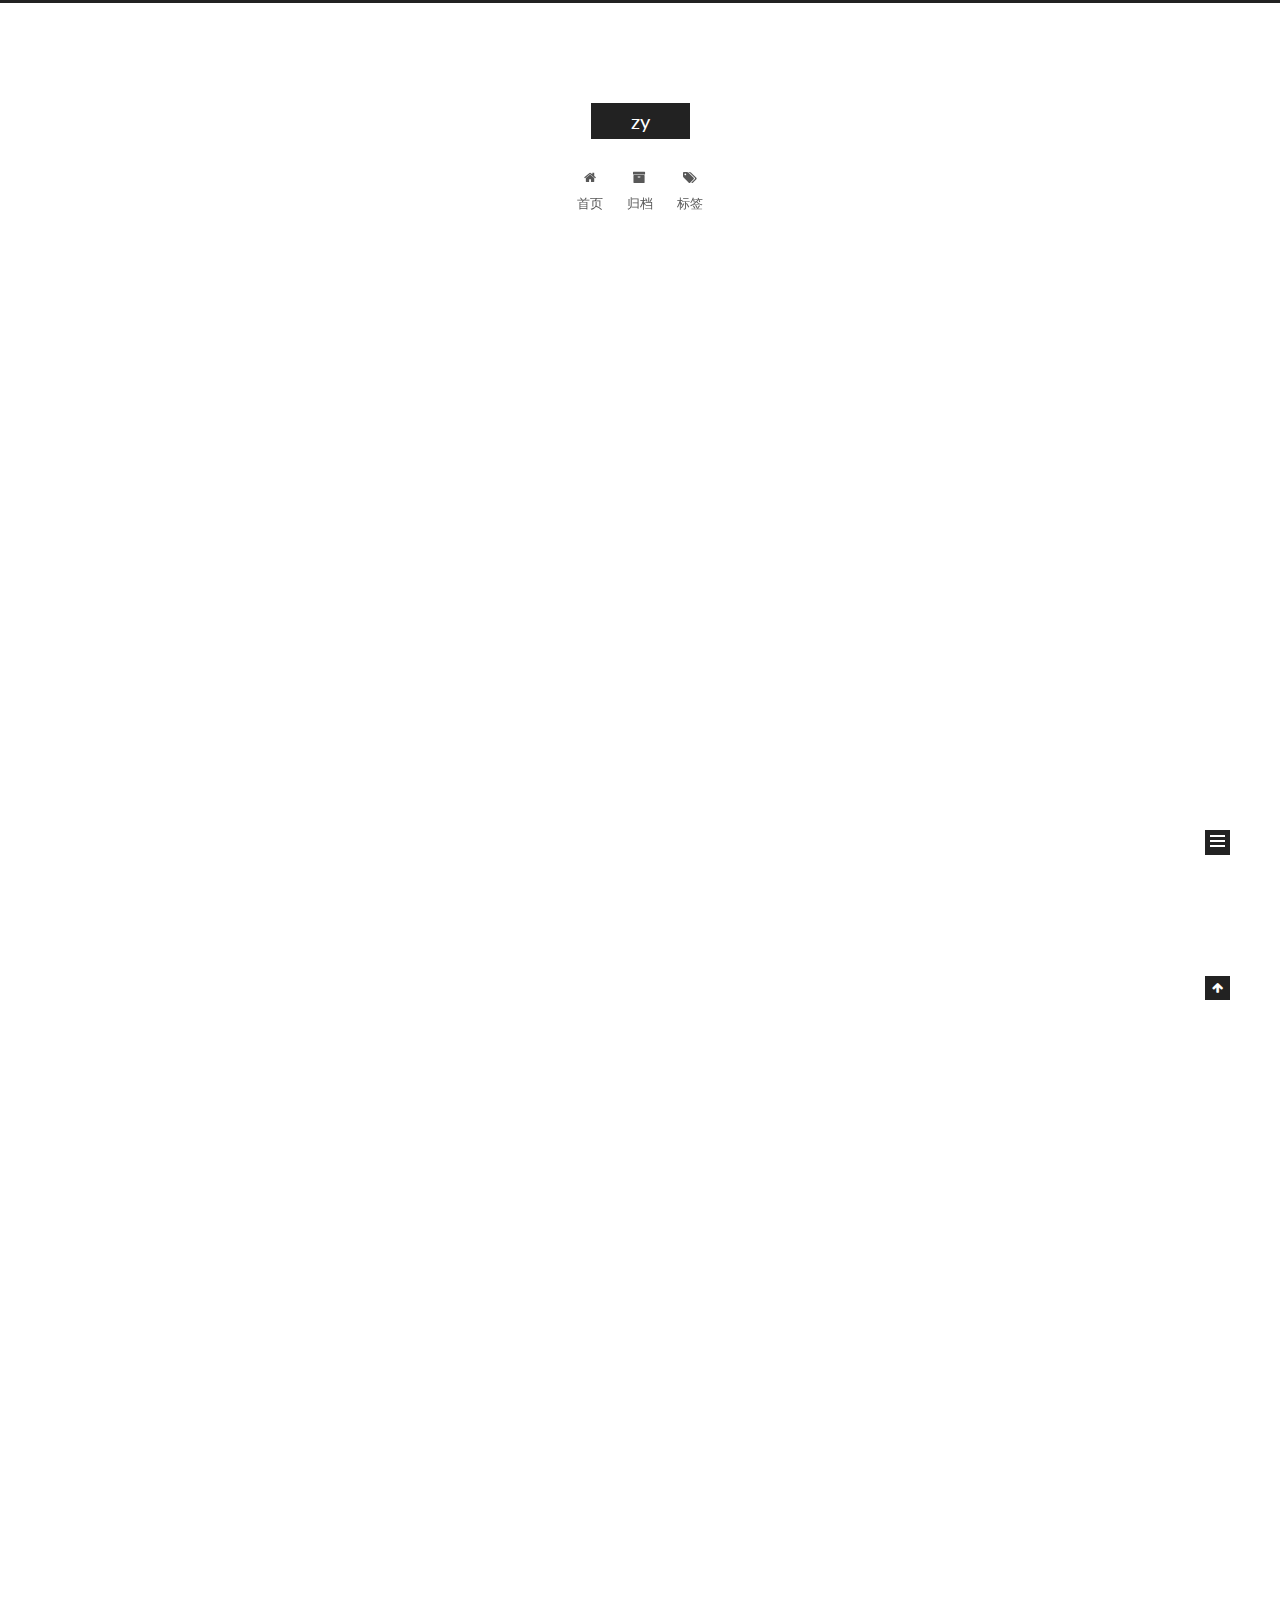
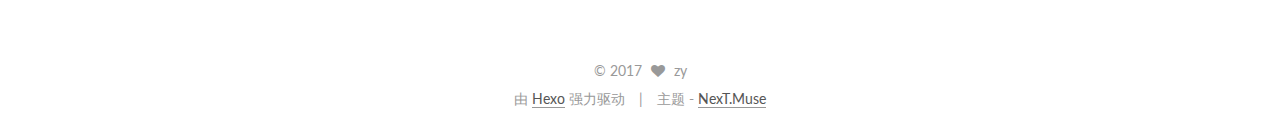
==== commit 4473d470: "Site updated: 2017-02-02 20:13:12" ====
--- a/index.html
+++ b/index.html
@@ -5,7 +5,7 @@
   
 
 
-<html class="theme-next muse use-motion" lang="zh-CN">
+<html class="theme-next muse use-motion" lang="zh-Hans">
 <head>
   <meta charset="UTF-8"/>
 <meta http-equiv="X-UA-Compatible" content="IE=edge" />
@@ -103,7 +103,7 @@
     motion: true,
     duoshuo: {
       userId: '0',
-      author: 'Author'
+      author: '博主'
     },
     algolia: {
       applicationID: '',
@@ -126,7 +126,7 @@
   <title> zy </title>
 </head>
 
-<body itemscope itemtype="http://schema.org/WebPage" lang="zh-CN">
+<body itemscope itemtype="http://schema.org/WebPage" lang="zh-Hans">
 
   
 
@@ -185,7 +185,7 @@
             
               <i class="menu-item-icon fa fa-fw fa-home"></i> <br />
             
-            Startseite
+            首页
           </a>
         </li>
       
@@ -195,7 +195,7 @@
             
               <i class="menu-item-icon fa fa-fw fa-archive"></i> <br />
             
-            Archiv
+            归档
           </a>
         </li>
       
@@ -205,7 +205,7 @@
             
               <i class="menu-item-icon fa fa-fw fa-tags"></i> <br />
             
-            Tags
+            标签
           </a>
         </li>
       
@@ -278,7 +278,7 @@
                 <i class="fa fa-calendar-o"></i>
               </span>
               
-                <span class="post-meta-item-text">Veröffentlicht am</span>
+                <span class="post-meta-item-text">发表于</span>
               
               <time title="Post created" itemprop="dateCreated datePublished" datetime="2017-02-02T19:18:43+08:00">
                 2017-02-02
@@ -397,7 +397,7 @@
                 <i class="fa fa-calendar-o"></i>
               </span>
               
-                <span class="post-meta-item-text">Veröffentlicht am</span>
+                <span class="post-meta-item-text">发表于</span>
               
               <time title="Post created" itemprop="dateCreated datePublished" datetime="2017-02-02T17:28:56+08:00">
                 2017-02-02
@@ -519,7 +519,7 @@
             <div class="site-state-item site-state-posts">
               <a href="/archives">
                 <span class="site-state-item-count">2</span>
-                <span class="site-state-item-name">Artikel</span>
+                <span class="site-state-item-name">日志</span>
               </a>
             </div>
           
@@ -571,11 +571,11 @@
 
 
 <div class="powered-by">
-  Erstellt mit  <a class="theme-link" href="https://hexo.io">Hexo</a>
+  由 <a class="theme-link" href="https://hexo.io">Hexo</a> 强力驱动
 </div>
 
 <div class="theme-info">
-  Theme -
+  主题 -
   <a class="theme-link" href="https://github.com/iissnan/hexo-theme-next">
     NexT.Muse
   </a>
--- a/css/main.css
+++ b/css/main.css
@@ -1685,7 +1685,7 @@
   width: 4px;
   height: 4px;
   border-radius: 50%;
-  background: #e038d7;
+  background: #ffffb9;
 }
 .links-of-blogroll {
   font-size: 13px;
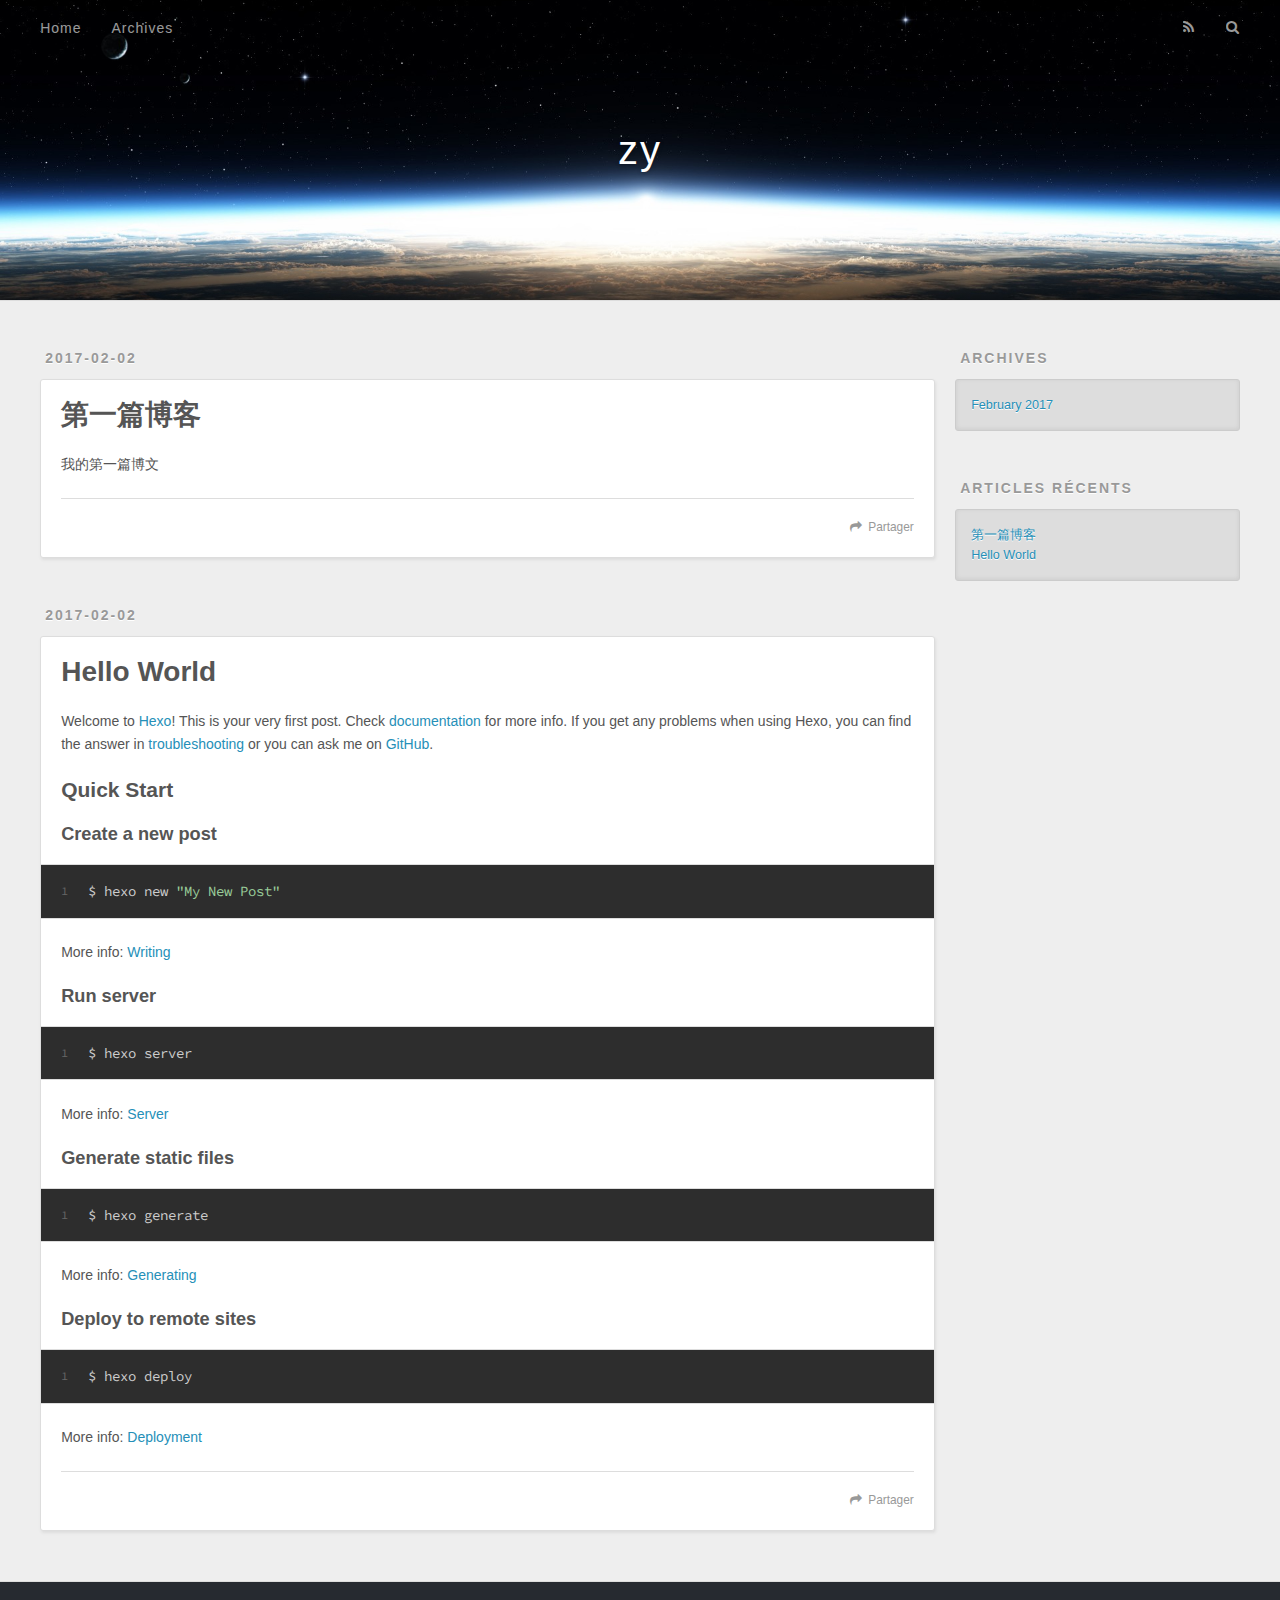
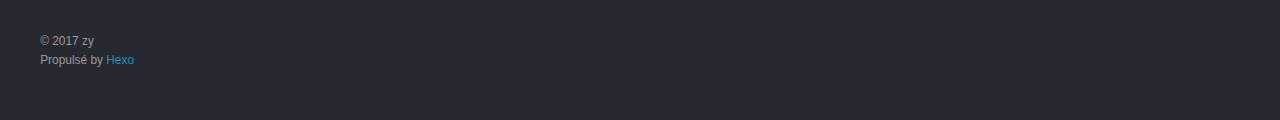
==== commit 07d54bb1: "Site updated: 2017-02-02 20:14:46" ====
--- a/index.html
+++ b/index.html
@@ -1,443 +1,126 @@
-<!doctype html>
-
-
-
-  
-
-
-<html class="theme-next muse use-motion" lang="zh-Hans">
+<!DOCTYPE html>
+<html>
 <head>
-  <meta charset="UTF-8"/>
-<meta http-equiv="X-UA-Compatible" content="IE=edge" />
-<meta name="viewport" content="width=device-width, initial-scale=1, maximum-scale=1"/>
-
-
-
-<meta http-equiv="Cache-Control" content="no-transform" />
-<meta http-equiv="Cache-Control" content="no-siteapp" />
-
-
-
-
-
-
-
-
-
-
-
-
-  
-  
-  <link href="/lib/fancybox/source/jquery.fancybox.css?v=2.1.5" rel="stylesheet" type="text/css" />
-
-
-
-
-  
-  
-  
-  
-
-  
-    
-    
-  
-
-  
-
-  
-
-  
-
-  
-
-  
-    
-    
-    <link href="//fonts.googleapis.com/css?family=Lato:300,300italic,400,400italic,700,700italic&subset=latin,latin-ext" rel="stylesheet" type="text/css">
-  
-
-
-
-
-
-
-<link href="/lib/font-awesome/css/font-awesome.min.css?v=4.6.2" rel="stylesheet" type="text/css" />
-
-<link href="/css/main.css?v=5.1.0" rel="stylesheet" type="text/css" />
-
-
-  <meta name="keywords" content="Hexo, NexT" />
-
-
-
-
-
-
-
-
-  <link rel="shortcut icon" type="image/x-icon" href="/favicon.ico?v=5.1.0" />
-
-
-
-
-
-
-<meta property="og:type" content="website">
+  <meta charset="utf-8">
+  
+  <title>zy</title>
+  <meta name="viewport" content="width=device-width, initial-scale=1, maximum-scale=1">
+  <meta property="og:type" content="website">
 <meta property="og:title" content="zy">
 <meta property="og:url" content="http://yoursite.com/index.html">
 <meta property="og:site_name" content="zy">
 <meta name="twitter:card" content="summary">
 <meta name="twitter:title" content="zy">
-
-
-
-<script type="text/javascript" id="hexo.configurations">
-  var NexT = window.NexT || {};
-  var CONFIG = {
-    root: '/',
-    scheme: 'Muse',
-    sidebar: {"position":"left","display":"post"},
-    fancybox: true,
-    motion: true,
-    duoshuo: {
-      userId: '0',
-      author: '博主'
-    },
-    algolia: {
-      applicationID: '',
-      apiKey: '',
-      indexName: '',
-      hits: {"per_page":10},
-      labels: {"input_placeholder":"Search for Posts","hits_empty":"We didn't find any results for the search: ${query}","hits_stats":"${hits} results found in ${time} ms"}
-    }
-  };
-</script>
-
-
-
-  <link rel="canonical" href="http://yoursite.com/"/>
-
-
-
-
-
-  <title> zy </title>
+  
+    <link rel="alternate" href="/atom.xml" title="zy" type="application/atom+xml">
+  
+  
+    <link rel="icon" href="/favicon.png">
+  
+  
+    <link href="//fonts.googleapis.com/css?family=Source+Code+Pro" rel="stylesheet" type="text/css">
+  
+  <link rel="stylesheet" href="/css/style.css">
+  
+
 </head>
 
-<body itemscope itemtype="http://schema.org/WebPage" lang="zh-Hans">
-
-  
-
-
-
-
-
-
-
-
-
-
-  
-  
-    
-  
-
-  <div class="container one-collumn sidebar-position-left 
-   page-home 
- ">
-    <div class="headband"></div>
-
-    <header id="header" class="header" itemscope itemtype="http://schema.org/WPHeader">
-      <div class="header-inner"><div class="site-meta ">
-  
-
-  <div class="custom-logo-site-title">
-    <a href="/"  class="brand" rel="start">
-      <span class="logo-line-before"><i></i></span>
-      <span class="site-title">zy</span>
-      <span class="logo-line-after"><i></i></span>
-    </a>
-  </div>
-    
-      <p class="site-subtitle"></p>
-    
-</div>
-
-<div class="site-nav-toggle">
-  <button>
-    <span class="btn-bar"></span>
-    <span class="btn-bar"></span>
-    <span class="btn-bar"></span>
-  </button>
-</div>
-
-<nav class="site-nav">
-  
-
-  
-    <ul id="menu" class="menu">
-      
-        
-        <li class="menu-item menu-item-home">
-          <a href="/" rel="section">
-            
-              <i class="menu-item-icon fa fa-fw fa-home"></i> <br />
-            
-            首页
-          </a>
-        </li>
-      
-        
-        <li class="menu-item menu-item-archives">
-          <a href="/archives" rel="section">
-            
-              <i class="menu-item-icon fa fa-fw fa-archive"></i> <br />
-            
-            归档
-          </a>
-        </li>
-      
-        
-        <li class="menu-item menu-item-tags">
-          <a href="/tags" rel="section">
-            
-              <i class="menu-item-icon fa fa-fw fa-tags"></i> <br />
-            
-            标签
-          </a>
-        </li>
-      
-
-      
-    </ul>
-  
-
-  
-</nav>
-
-
-
- </div>
-    </header>
-
-    <main id="main" class="main">
-      <div class="main-inner">
-        <div class="content-wrap">
-          <div id="content" class="content">
-            
-  <section id="posts" class="posts-expand">
-    
-      
-
-  
-
-  
-  
-  
-
-  <article class="post post-type-normal " itemscope itemtype="http://schema.org/Article">
-  <link itemprop="mainEntityOfPage" href="http://yoursite.com/2017/02/02/test/">
-
-  <span style="display:none" itemprop="author" itemscope itemtype="http://schema.org/Person">
-    <meta itemprop="name" content="zy">
-    <meta itemprop="description" content="">
-    <meta itemprop="image" content="/images/avatar.gif">
-  </span>
-
-  <span style="display:none" itemprop="publisher" itemscope itemtype="http://schema.org/Organization">
-    <meta itemprop="name" content="zy">
-    <span style="display:none" itemprop="logo" itemscope itemtype="http://schema.org/ImageObject">
-      <img style="display:none;" itemprop="url image" alt="zy" src="">
-    </span>
-  </span>
-
-    
-      <header class="post-header">
-
-        
-        
-          <h1 class="post-title" itemprop="name headline">
-            
-            
-              
-                
-                <a class="post-title-link" href="/2017/02/02/test/" itemprop="url">
-                  第一篇博客
-                </a>
-              
-            
-          </h1>
-        
-
-        <div class="post-meta">
-          <span class="post-time">
-            
-              <span class="post-meta-item-icon">
-                <i class="fa fa-calendar-o"></i>
-              </span>
-              
-                <span class="post-meta-item-text">发表于</span>
-              
-              <time title="Post created" itemprop="dateCreated datePublished" datetime="2017-02-02T19:18:43+08:00">
-                2017-02-02
-              </time>
-            
-
-            
-
-            
-          </span>
-
-          
-
-          
-            
-          
-
-          
-
-          
-          
-
-          
-
-          
-
-        </div>
+<body>
+  <div id="container">
+    <div id="wrap">
+      <header id="header">
+  <div id="banner"></div>
+  <div id="header-outer" class="outer">
+    <div id="header-title" class="inner">
+      <h1 id="logo-wrap">
+        <a href="/" id="logo">zy</a>
+      </h1>
+      
+    </div>
+    <div id="header-inner" class="inner">
+      <nav id="main-nav">
+        <a id="main-nav-toggle" class="nav-icon"></a>
+        
+          <a class="main-nav-link" href="/">Home</a>
+        
+          <a class="main-nav-link" href="/archives">Archives</a>
+        
+      </nav>
+      <nav id="sub-nav">
+        
+          <a id="nav-rss-link" class="nav-icon" href="/atom.xml" title="Flux RSS"></a>
+        
+        <a id="nav-search-btn" class="nav-icon" title="Rechercher"></a>
+      </nav>
+      <div id="search-form-wrap">
+        <form action="//google.com/search" method="get" accept-charset="UTF-8" class="search-form"><input type="search" name="q" results="0" class="search-form-input" placeholder="Search"><button type="submit" class="search-form-submit">&#xF002;</button><input type="hidden" name="sitesearch" value="http://yoursite.com"></form>
+      </div>
+    </div>
+  </div>
+</header>
+      <div class="outer">
+        <section id="main">
+  
+    <article id="post-test" class="article article-type-post" itemscope itemprop="blogPost">
+  <div class="article-meta">
+    <a href="/2017/02/02/test/" class="article-date">
+  <time datetime="2017-02-02T11:18:43.000Z" itemprop="datePublished">2017-02-02</time>
+</a>
+    
+  </div>
+  <div class="article-inner">
+    
+    
+      <header class="article-header">
+        
+  
+    <h1 itemprop="name">
+      <a class="article-title" href="/2017/02/02/test/">第一篇博客</a>
+    </h1>
+  
+
       </header>
     
-
-
-    <div class="post-body" itemprop="articleBody">
-
-      
-      
-
-      
-        
-          
-            <p>我的第一篇博文</p>
-
-          
-        
-      
-    </div>
-
-    <div>
-      
-    </div>
-
-    <div>
-      
-    </div>
-
-
-    <footer class="post-footer">
-      
-
-      
-
-      
-      
-        <div class="post-eof"></div>
+    <div class="article-entry" itemprop="articleBody">
+      
+        <p>我的第一篇博文</p>
+
+      
+    </div>
+    <footer class="article-footer">
+      <a data-url="http://yoursite.com/2017/02/02/test/" data-id="ciyocgukw000008kvwyx2i4cq" class="article-share-link">Partager</a>
+      
       
     </footer>
-  </article>
-
-
-    
-      
-
-  
-
-  
-  
-  
-
-  <article class="post post-type-normal " itemscope itemtype="http://schema.org/Article">
-  <link itemprop="mainEntityOfPage" href="http://yoursite.com/2017/02/02/hello-world/">
-
-  <span style="display:none" itemprop="author" itemscope itemtype="http://schema.org/Person">
-    <meta itemprop="name" content="zy">
-    <meta itemprop="description" content="">
-    <meta itemprop="image" content="/images/avatar.gif">
-  </span>
-
-  <span style="display:none" itemprop="publisher" itemscope itemtype="http://schema.org/Organization">
-    <meta itemprop="name" content="zy">
-    <span style="display:none" itemprop="logo" itemscope itemtype="http://schema.org/ImageObject">
-      <img style="display:none;" itemprop="url image" alt="zy" src="">
-    </span>
-  </span>
-
-    
-      <header class="post-header">
-
-        
-        
-          <h1 class="post-title" itemprop="name headline">
-            
-            
-              
-                
-                <a class="post-title-link" href="/2017/02/02/hello-world/" itemprop="url">
-                  Hello World
-                </a>
-              
-            
-          </h1>
-        
-
-        <div class="post-meta">
-          <span class="post-time">
-            
-              <span class="post-meta-item-icon">
-                <i class="fa fa-calendar-o"></i>
-              </span>
-              
-                <span class="post-meta-item-text">发表于</span>
-              
-              <time title="Post created" itemprop="dateCreated datePublished" datetime="2017-02-02T17:28:56+08:00">
-                2017-02-02
-              </time>
-            
-
-            
-
-            
-          </span>
-
-          
-
-          
-            
-          
-
-          
-
-          
-          
-
-          
-
-          
-
-        </div>
+  </div>
+  
+</article>
+
+
+  
+    <article id="post-hello-world" class="article article-type-post" itemscope itemprop="blogPost">
+  <div class="article-meta">
+    <a href="/2017/02/02/hello-world/" class="article-date">
+  <time datetime="2017-02-02T09:28:56.000Z" itemprop="datePublished">2017-02-02</time>
+</a>
+    
+  </div>
+  <div class="article-inner">
+    
+    
+      <header class="article-header">
+        
+  
+    <h1 itemprop="name">
+      <a class="article-title" href="/2017/02/02/hello-world/">Hello World</a>
+    </h1>
+  
+
       </header>
     
-
-
-    <div class="post-body" itemprop="articleBody">
-
-      
-      
-
-      
-        
-          
-            <p>Welcome to <a href="https://hexo.io/" target="_blank" rel="external">Hexo</a>! This is your very first post. Check <a href="https://hexo.io/docs/" target="_blank" rel="external">documentation</a> for more info. If you get any problems when using Hexo, you can find the answer in <a href="https://hexo.io/docs/troubleshooting.html" target="_blank" rel="external">troubleshooting</a> or you can ask me on <a href="https://github.com/hexojs/hexo/issues" target="_blank" rel="external">GitHub</a>.</p>
+    <div class="article-entry" itemprop="articleBody">
+      
+        <p>Welcome to <a href="https://hexo.io/" target="_blank" rel="external">Hexo</a>! This is your very first post. Check <a href="https://hexo.io/docs/" target="_blank" rel="external">documentation</a> for more info. If you get any problems when using Hexo, you can find the answer in <a href="https://hexo.io/docs/troubleshooting.html" target="_blank" rel="external">troubleshooting</a> or you can ask me on <a href="https://github.com/hexojs/hexo/issues" target="_blank" rel="external">GitHub</a>.</p>
 <h2 id="Quick-Start"><a href="#Quick-Start" class="headerlink" title="Quick Start"></a>Quick Start</h2><h3 id="Create-a-new-post"><a href="#Create-a-new-post" class="headerlink" title="Create a new post"></a>Create a new post</h3><figure class="highlight bash"><table><tr><td class="gutter"><pre><div class="line">1</div></pre></td><td class="code"><pre><div class="line">$ hexo new <span class="string">"My New Post"</span></div></pre></td></tr></table></figure>
 <p>More info: <a href="https://hexo.io/docs/writing.html" target="_blank" rel="external">Writing</a></p>
 <h3 id="Run-server"><a href="#Run-server" class="headerlink" title="Run server"></a>Run server</h3><figure class="highlight bash"><table><tr><td class="gutter"><pre><div class="line">1</div></pre></td><td class="code"><pre><div class="line">$ hexo server</div></pre></td></tr></table></figure>
@@ -447,252 +130,92 @@
 <h3 id="Deploy-to-remote-sites"><a href="#Deploy-to-remote-sites" class="headerlink" title="Deploy to remote sites"></a>Deploy to remote sites</h3><figure class="highlight bash"><table><tr><td class="gutter"><pre><div class="line">1</div></pre></td><td class="code"><pre><div class="line">$ hexo deploy</div></pre></td></tr></table></figure>
 <p>More info: <a href="https://hexo.io/docs/deployment.html" target="_blank" rel="external">Deployment</a></p>
 
-          
-        
-      
-    </div>
-
-    <div>
-      
-    </div>
-
-    <div>
-      
-    </div>
-
-
-    <footer class="post-footer">
-      
-
-      
-
-      
-      
-        <div class="post-eof"></div>
+      
+    </div>
+    <footer class="article-footer">
+      <a data-url="http://yoursite.com/2017/02/02/hello-world/" data-id="ciyocgukz000108kv7i8oec0m" class="article-share-link">Partager</a>
+      
       
     </footer>
-  </article>
-
-
-    
-  </section>
-
-  
-
-          
-          </div>
-          
-
-
-          
-
-        </div>
-        
-          
-  
-  <div class="sidebar-toggle">
-    <div class="sidebar-toggle-line-wrap">
-      <span class="sidebar-toggle-line sidebar-toggle-line-first"></span>
-      <span class="sidebar-toggle-line sidebar-toggle-line-middle"></span>
-      <span class="sidebar-toggle-line sidebar-toggle-line-last"></span>
-    </div>
-  </div>
-
-  <aside id="sidebar" class="sidebar">
-    <div class="sidebar-inner">
-
-      
-
-      
-
-      <section class="site-overview sidebar-panel sidebar-panel-active">
-        <div class="site-author motion-element" itemprop="author" itemscope itemtype="http://schema.org/Person">
-          <img class="site-author-image" itemprop="image"
-               src="/images/avatar.gif"
-               alt="zy" />
-          <p class="site-author-name" itemprop="name">zy</p>
-          <p class="site-description motion-element" itemprop="description"></p>
-        </div>
-        <nav class="site-state motion-element">
-        
-          
-            <div class="site-state-item site-state-posts">
-              <a href="/archives">
-                <span class="site-state-item-count">2</span>
-                <span class="site-state-item-name">日志</span>
-              </a>
-            </div>
-          
-
-          
-
-          
-
-        </nav>
-
-        
-
-        <div class="links-of-author motion-element">
-          
-        </div>
-
-        
-        
-
-        
-        
-
-        
-
-
-      </section>
-
-      
-
-    </div>
-  </aside>
-
-
+  </div>
+  
+</article>
+
+
+  
+
+</section>
+        
+          <aside id="sidebar">
+  
+    
+
+  
+    
+
+  
+    
+  
+    
+  <div class="widget-wrap">
+    <h3 class="widget-title">Archives</h3>
+    <div class="widget">
+      <ul class="archive-list"><li class="archive-list-item"><a class="archive-list-link" href="/archives/2017/02/">February 2017</a></li></ul>
+    </div>
+  </div>
+
+
+  
+    
+  <div class="widget-wrap">
+    <h3 class="widget-title">Articles récents</h3>
+    <div class="widget">
+      <ul>
+        
+          <li>
+            <a href="/2017/02/02/test/">第一篇博客</a>
+          </li>
+        
+          <li>
+            <a href="/2017/02/02/hello-world/">Hello World</a>
+          </li>
+        
+      </ul>
+    </div>
+  </div>
+
+  
+</aside>
         
       </div>
-    </main>
-
-    <footer id="footer" class="footer">
-      <div class="footer-inner">
-        <div class="copyright" >
-  
-  &copy; 
-  <span itemprop="copyrightYear">2017</span>
-  <span class="with-love">
-    <i class="fa fa-heart"></i>
-  </span>
-  <span class="author" itemprop="copyrightHolder">zy</span>
-</div>
-
-
-<div class="powered-by">
-  由 <a class="theme-link" href="https://hexo.io">Hexo</a> 强力驱动
-</div>
-
-<div class="theme-info">
-  主题 -
-  <a class="theme-link" href="https://github.com/iissnan/hexo-theme-next">
-    NexT.Muse
-  </a>
-</div>
-
-
-        
-
-        
-      </div>
-    </footer>
-
-    <div class="back-to-top">
-      <i class="fa fa-arrow-up"></i>
-    </div>
-  </div>
-
-  
-
-<script type="text/javascript">
-  if (Object.prototype.toString.call(window.Promise) !== '[object Function]') {
-    window.Promise = null;
-  }
-</script>
-
-
-
-
-
-
-
-
-
-  
-
-
-
-
-  
-  <script type="text/javascript" src="/lib/jquery/index.js?v=2.1.3"></script>
-
-  
-  <script type="text/javascript" src="/lib/fastclick/lib/fastclick.min.js?v=1.0.6"></script>
-
-  
-  <script type="text/javascript" src="/lib/jquery_lazyload/jquery.lazyload.js?v=1.9.7"></script>
-
-  
-  <script type="text/javascript" src="/lib/velocity/velocity.min.js?v=1.2.1"></script>
-
-  
-  <script type="text/javascript" src="/lib/velocity/velocity.ui.min.js?v=1.2.1"></script>
-
-  
-  <script type="text/javascript" src="/lib/fancybox/source/jquery.fancybox.pack.js?v=2.1.5"></script>
-
-
-  
-
-
-  <script type="text/javascript" src="/js/src/utils.js?v=5.1.0"></script>
-
-  <script type="text/javascript" src="/js/src/motion.js?v=5.1.0"></script>
-
-
-
-  
-  
-
-  
-
-  
-
-
-  <script type="text/javascript" src="/js/src/bootstrap.js?v=5.1.0"></script>
-
-
-
-  
-
-
-
-  
-
-
-
-
-	
-
-
-
-
-
-  
-
-
-
-
-
-  
-
-  
-
-
-
-
-  
-  
-
-  
-
-  
-
-  
-
-  
-
-
+      <footer id="footer">
+  
+  <div class="outer">
+    <div id="footer-info" class="inner">
+      &copy; 2017 zy<br>
+      Propulsé by <a href="http://hexo.io/" target="_blank">Hexo</a>
+    </div>
+  </div>
+</footer>
+    </div>
+    <nav id="mobile-nav">
+  
+    <a href="/" class="mobile-nav-link">Home</a>
+  
+    <a href="/archives" class="mobile-nav-link">Archives</a>
+  
+</nav>
+    
+
+<script src="//ajax.googleapis.com/ajax/libs/jquery/2.0.3/jquery.min.js"></script>
+
+
+  <link rel="stylesheet" href="/fancybox/jquery.fancybox.css">
+  <script src="/fancybox/jquery.fancybox.pack.js"></script>
+
+
+<script src="/js/script.js"></script>
+
+  </div>
 </body>
-</html>
+</html>--- a/css/style.css
+++ b/css/style.css
@@ -0,0 +1,1374 @@
+body {
+  width: 100%;
+}
+body:before,
+body:after {
+  content: "";
+  display: table;
+}
+body:after {
+  clear: both;
+}
+html,
+body,
+div,
+span,
+applet,
+object,
+iframe,
+h1,
+h2,
+h3,
+h4,
+h5,
+h6,
+p,
+blockquote,
+pre,
+a,
+abbr,
+acronym,
+address,
+big,
+cite,
+code,
+del,
+dfn,
+em,
+img,
+ins,
+kbd,
+q,
+s,
+samp,
+small,
+strike,
+strong,
+sub,
+sup,
+tt,
+var,
+dl,
+dt,
+dd,
+ol,
+ul,
+li,
+fieldset,
+form,
+label,
+legend,
+table,
+caption,
+tbody,
+tfoot,
+thead,
+tr,
+th,
+td {
+  margin: 0;
+  padding: 0;
+  border: 0;
+  outline: 0;
+  font-weight: inherit;
+  font-style: inherit;
+  font-family: inherit;
+  font-size: 100%;
+  vertical-align: baseline;
+}
+body {
+  line-height: 1;
+  color: #000;
+  background: #fff;
+}
+ol,
+ul {
+  list-style: none;
+}
+table {
+  border-collapse: separate;
+  border-spacing: 0;
+  vertical-align: middle;
+}
+caption,
+th,
+td {
+  text-align: left;
+  font-weight: normal;
+  vertical-align: middle;
+}
+a img {
+  border: none;
+}
+input,
+button {
+  margin: 0;
+  padding: 0;
+}
+input::-moz-focus-inner,
+button::-moz-focus-inner {
+  border: 0;
+  padding: 0;
+}
+@font-face {
+  font-family: FontAwesome;
+  font-style: normal;
+  font-weight: normal;
+  src: url("fonts/fontawesome-webfont.eot?v=#4.0.3");
+  src: url("fonts/fontawesome-webfont.eot?#iefix&v=#4.0.3") format("embedded-opentype"), url("fonts/fontawesome-webfont.woff?v=#4.0.3") format("woff"), url("fonts/fontawesome-webfont.ttf?v=#4.0.3") format("truetype"), url("fonts/fontawesome-webfont.svg#fontawesomeregular?v=#4.0.3") format("svg");
+}
+html,
+body,
+#container {
+  height: 100%;
+}
+body {
+  background: #eee;
+  font: 14px "Helvetica Neue", Helvetica, Arial, sans-serif;
+  -webkit-text-size-adjust: 100%;
+}
+.outer {
+  max-width: 1220px;
+  margin: 0 auto;
+  padding: 0 20px;
+}
+.outer:before,
+.outer:after {
+  content: "";
+  display: table;
+}
+.outer:after {
+  clear: both;
+}
+.inner {
+  display: inline;
+  float: left;
+  width: 98.33333333333333%;
+  margin: 0 0.833333333333333%;
+}
+.left,
+.alignleft {
+  float: left;
+}
+.right,
+.alignright {
+  float: right;
+}
+.clear {
+  clear: both;
+}
+#container {
+  position: relative;
+}
+.mobile-nav-on {
+  overflow: hidden;
+}
+#wrap {
+  height: 100%;
+  width: 100%;
+  position: absolute;
+  top: 0;
+  left: 0;
+  -webkit-transition: 0.2s ease-out;
+  -moz-transition: 0.2s ease-out;
+  -ms-transition: 0.2s ease-out;
+  transition: 0.2s ease-out;
+  z-index: 1;
+  background: #eee;
+}
+.mobile-nav-on #wrap {
+  left: 280px;
+}
+@media screen and (min-width: 768px) {
+  #main {
+    display: inline;
+    float: left;
+    width: 73.33333333333333%;
+    margin: 0 0.833333333333333%;
+  }
+}
+.article-date,
+.article-category-link,
+.archive-year,
+.widget-title {
+  text-decoration: none;
+  text-transform: uppercase;
+  letter-spacing: 2px;
+  color: #999;
+  margin-bottom: 1em;
+  margin-left: 5px;
+  line-height: 1em;
+  text-shadow: 0 1px #fff;
+  font-weight: bold;
+}
+.article-inner,
+.archive-article-inner {
+  background: #fff;
+  -webkit-box-shadow: 1px 2px 3px #ddd;
+  box-shadow: 1px 2px 3px #ddd;
+  border: 1px solid #ddd;
+  border-radius: 3px;
+}
+.article-entry h1,
+.widget h1 {
+  font-size: 2em;
+}
+.article-entry h2,
+.widget h2 {
+  font-size: 1.5em;
+}
+.article-entry h3,
+.widget h3 {
+  font-size: 1.3em;
+}
+.article-entry h4,
+.widget h4 {
+  font-size: 1.2em;
+}
+.article-entry h5,
+.widget h5 {
+  font-size: 1em;
+}
+.article-entry h6,
+.widget h6 {
+  font-size: 1em;
+  color: #999;
+}
+.article-entry hr,
+.widget hr {
+  border: 1px dashed #ddd;
+}
+.article-entry strong,
+.widget strong {
+  font-weight: bold;
+}
+.article-entry em,
+.widget em,
+.article-entry cite,
+.widget cite {
+  font-style: italic;
+}
+.article-entry sup,
+.widget sup,
+.article-entry sub,
+.widget sub {
+  font-size: 0.75em;
+  line-height: 0;
+  position: relative;
+  vertical-align: baseline;
+}
+.article-entry sup,
+.widget sup {
+  top: -0.5em;
+}
+.article-entry sub,
+.widget sub {
+  bottom: -0.2em;
+}
+.article-entry small,
+.widget small {
+  font-size: 0.85em;
+}
+.article-entry acronym,
+.widget acronym,
+.article-entry abbr,
+.widget abbr {
+  border-bottom: 1px dotted;
+}
+.article-entry ul,
+.widget ul,
+.article-entry ol,
+.widget ol,
+.article-entry dl,
+.widget dl {
+  margin: 0 20px;
+  line-height: 1.6em;
+}
+.article-entry ul ul,
+.widget ul ul,
+.article-entry ol ul,
+.widget ol ul,
+.article-entry ul ol,
+.widget ul ol,
+.article-entry ol ol,
+.widget ol ol {
+  margin-top: 0;
+  margin-bottom: 0;
+}
+.article-entry ul,
+.widget ul {
+  list-style: disc;
+}
+.article-entry ol,
+.widget ol {
+  list-style: decimal;
+}
+.article-entry dt,
+.widget dt {
+  font-weight: bold;
+}
+#header {
+  height: 300px;
+  position: relative;
+  border-bottom: 1px solid #ddd;
+}
+#header:before,
+#header:after {
+  content: "";
+  position: absolute;
+  left: 0;
+  right: 0;
+  height: 40px;
+}
+#header:before {
+  top: 0;
+  background: -webkit-linear-gradient(rgba(0,0,0,0.2), transparent);
+  background: -moz-linear-gradient(rgba(0,0,0,0.2), transparent);
+  background: -ms-linear-gradient(rgba(0,0,0,0.2), transparent);
+  background: linear-gradient(rgba(0,0,0,0.2), transparent);
+}
+#header:after {
+  bottom: 0;
+  background: -webkit-linear-gradient(transparent, rgba(0,0,0,0.2));
+  background: -moz-linear-gradient(transparent, rgba(0,0,0,0.2));
+  background: -ms-linear-gradient(transparent, rgba(0,0,0,0.2));
+  background: linear-gradient(transparent, rgba(0,0,0,0.2));
+}
+#header-outer {
+  height: 100%;
+  position: relative;
+}
+#header-inner {
+  position: relative;
+  overflow: hidden;
+}
+#banner {
+  position: absolute;
+  top: 0;
+  left: 0;
+  width: 100%;
+  height: 100%;
+  background: url("images/banner.jpg") center #000;
+  -webkit-background-size: cover;
+  -moz-background-size: cover;
+  background-size: cover;
+  z-index: -1;
+}
+#header-title {
+  text-align: center;
+  height: 40px;
+  position: absolute;
+  top: 50%;
+  left: 0;
+  margin-top: -20px;
+}
+#logo,
+#subtitle {
+  text-decoration: none;
+  color: #fff;
+  font-weight: 300;
+  text-shadow: 0 1px 4px rgba(0,0,0,0.3);
+}
+#logo {
+  font-size: 40px;
+  line-height: 40px;
+  letter-spacing: 2px;
+}
+#subtitle {
+  font-size: 16px;
+  line-height: 16px;
+  letter-spacing: 1px;
+}
+#subtitle-wrap {
+  margin-top: 16px;
+}
+#main-nav {
+  float: left;
+  margin-left: -15px;
+}
+.nav-icon,
+.main-nav-link {
+  float: left;
+  color: #fff;
+  opacity: 0.6;
+  text-decoration: none;
+  text-shadow: 0 1px rgba(0,0,0,0.2);
+  -webkit-transition: opacity 0.2s;
+  -moz-transition: opacity 0.2s;
+  -ms-transition: opacity 0.2s;
+  transition: opacity 0.2s;
+  display: block;
+  padding: 20px 15px;
+}
+.nav-icon:hover,
+.main-nav-link:hover {
+  opacity: 1;
+}
+.nav-icon {
+  font-family: FontAwesome;
+  text-align: center;
+  font-size: 14px;
+  width: 14px;
+  height: 14px;
+  padding: 20px 15px;
+  position: relative;
+  cursor: pointer;
+}
+.main-nav-link {
+  font-weight: 300;
+  letter-spacing: 1px;
+}
+@media screen and (max-width: 479px) {
+  .main-nav-link {
+    display: none;
+  }
+}
+#main-nav-toggle {
+  display: none;
+}
+#main-nav-toggle:before {
+  content: "\f0c9";
+}
+@media screen and (max-width: 479px) {
+  #main-nav-toggle {
+    display: block;
+  }
+}
+#sub-nav {
+  float: right;
+  margin-right: -15px;
+}
+#nav-rss-link:before {
+  content: "\f09e";
+}
+#nav-search-btn:before {
+  content: "\f002";
+}
+#search-form-wrap {
+  position: absolute;
+  top: 15px;
+  width: 150px;
+  height: 30px;
+  right: -150px;
+  opacity: 0;
+  -webkit-transition: 0.2s ease-out;
+  -moz-transition: 0.2s ease-out;
+  -ms-transition: 0.2s ease-out;
+  transition: 0.2s ease-out;
+}
+#search-form-wrap.on {
+  opacity: 1;
+  right: 0;
+}
+@media screen and (max-width: 479px) {
+  #search-form-wrap {
+    width: 100%;
+    right: -100%;
+  }
+}
+.search-form {
+  position: absolute;
+  top: 0;
+  left: 0;
+  right: 0;
+  background: #fff;
+  padding: 5px 15px;
+  border-radius: 15px;
+  -webkit-box-shadow: 0 0 10px rgba(0,0,0,0.3);
+  box-shadow: 0 0 10px rgba(0,0,0,0.3);
+}
+.search-form-input {
+  border: none;
+  background: none;
+  color: #555;
+  width: 100%;
+  font: 13px "Helvetica Neue", Helvetica, Arial, sans-serif;
+  outline: none;
+}
+.search-form-input::-webkit-search-results-decoration,
+.search-form-input::-webkit-search-cancel-button {
+  -webkit-appearance: none;
+}
+.search-form-submit {
+  position: absolute;
+  top: 50%;
+  right: 10px;
+  margin-top: -7px;
+  font: 13px FontAwesome;
+  border: none;
+  background: none;
+  color: #bbb;
+  cursor: pointer;
+}
+.search-form-submit:hover,
+.search-form-submit:focus {
+  color: #777;
+}
+.article {
+  margin: 50px 0;
+}
+.article-inner {
+  overflow: hidden;
+}
+.article-meta:before,
+.article-meta:after {
+  content: "";
+  display: table;
+}
+.article-meta:after {
+  clear: both;
+}
+.article-date {
+  float: left;
+}
+.article-category {
+  float: left;
+  line-height: 1em;
+  color: #ccc;
+  text-shadow: 0 1px #fff;
+  margin-left: 8px;
+}
+.article-category:before {
+  content: "\2022";
+}
+.article-category-link {
+  margin: 0 12px 1em;
+}
+.article-header {
+  padding: 20px 20px 0;
+}
+.article-title {
+  text-decoration: none;
+  font-size: 2em;
+  font-weight: bold;
+  color: #555;
+  line-height: 1.1em;
+  -webkit-transition: color 0.2s;
+  -moz-transition: color 0.2s;
+  -ms-transition: color 0.2s;
+  transition: color 0.2s;
+}
+a.article-title:hover {
+  color: #258fb8;
+}
+.article-entry {
+  color: #555;
+  padding: 0 20px;
+}
+.article-entry:before,
+.article-entry:after {
+  content: "";
+  display: table;
+}
+.article-entry:after {
+  clear: both;
+}
+.article-entry p,
+.article-entry table {
+  line-height: 1.6em;
+  margin: 1.6em 0;
+}
+.article-entry h1,
+.article-entry h2,
+.article-entry h3,
+.article-entry h4,
+.article-entry h5,
+.article-entry h6 {
+  font-weight: bold;
+}
+.article-entry h1,
+.article-entry h2,
+.article-entry h3,
+.article-entry h4,
+.article-entry h5,
+.article-entry h6 {
+  line-height: 1.1em;
+  margin: 1.1em 0;
+}
+.article-entry a {
+  color: #258fb8;
+  text-decoration: none;
+}
+.article-entry a:hover {
+  text-decoration: underline;
+}
+.article-entry ul,
+.article-entry ol,
+.article-entry dl {
+  margin-top: 1.6em;
+  margin-bottom: 1.6em;
+}
+.article-entry img,
+.article-entry video {
+  max-width: 100%;
+  height: auto;
+  display: block;
+  margin: auto;
+}
+.article-entry iframe {
+  border: none;
+}
+.article-entry table {
+  width: 100%;
+  border-collapse: collapse;
+  border-spacing: 0;
+}
+.article-entry th {
+  font-weight: bold;
+  border-bottom: 3px solid #ddd;
+  padding-bottom: 0.5em;
+}
+.article-entry td {
+  border-bottom: 1px solid #ddd;
+  padding: 10px 0;
+}
+.article-entry blockquote {
+  font-family: Georgia, "Times New Roman", serif;
+  font-size: 1.4em;
+  margin: 1.6em 20px;
+  text-align: center;
+}
+.article-entry blockquote footer {
+  font-size: 14px;
+  margin: 1.6em 0;
+  font-family: "Helvetica Neue", Helvetica, Arial, sans-serif;
+}
+.article-entry blockquote footer cite:before {
+  content: "—";
+  padding: 0 0.5em;
+}
+.article-entry .pullquote {
+  text-align: left;
+  width: 45%;
+  margin: 0;
+}
+.article-entry .pullquote.left {
+  margin-left: 0.5em;
+  margin-right: 1em;
+}
+.article-entry .pullquote.right {
+  margin-right: 0.5em;
+  margin-left: 1em;
+}
+.article-entry .caption {
+  color: #999;
+  display: block;
+  font-size: 0.9em;
+  margin-top: 0.5em;
+  position: relative;
+  text-align: center;
+}
+.article-entry .video-container {
+  position: relative;
+  padding-top: 56.25%;
+  height: 0;
+  overflow: hidden;
+}
+.article-entry .video-container iframe,
+.article-entry .video-container object,
+.article-entry .video-container embed {
+  position: absolute;
+  top: 0;
+  left: 0;
+  width: 100%;
+  height: 100%;
+  margin-top: 0;
+}
+.article-more-link a {
+  display: inline-block;
+  line-height: 1em;
+  padding: 6px 15px;
+  border-radius: 15px;
+  background: #eee;
+  color: #999;
+  text-shadow: 0 1px #fff;
+  text-decoration: none;
+}
+.article-more-link a:hover {
+  background: #258fb8;
+  color: #fff;
+  text-decoration: none;
+  text-shadow: 0 1px #1e7293;
+}
+.article-footer {
+  font-size: 0.85em;
+  line-height: 1.6em;
+  border-top: 1px solid #ddd;
+  padding-top: 1.6em;
+  margin: 0 20px 20px;
+}
+.article-footer:before,
+.article-footer:after {
+  content: "";
+  display: table;
+}
+.article-footer:after {
+  clear: both;
+}
+.article-footer a {
+  color: #999;
+  text-decoration: none;
+}
+.article-footer a:hover {
+  color: #555;
+}
+.article-tag-list-item {
+  float: left;
+  margin-right: 10px;
+}
+.article-tag-list-link:before {
+  content: "#";
+}
+.article-comment-link {
+  float: right;
+}
+.article-comment-link:before {
+  content: "\f075";
+  font-family: FontAwesome;
+  padding-right: 8px;
+}
+.article-share-link {
+  cursor: pointer;
+  float: right;
+  margin-left: 20px;
+}
+.article-share-link:before {
+  content: "\f064";
+  font-family: FontAwesome;
+  padding-right: 6px;
+}
+#article-nav {
+  position: relative;
+}
+#article-nav:before,
+#article-nav:after {
+  content: "";
+  display: table;
+}
+#article-nav:after {
+  clear: both;
+}
+@media screen and (min-width: 768px) {
+  #article-nav {
+    margin: 50px 0;
+  }
+  #article-nav:before {
+    width: 8px;
+    height: 8px;
+    position: absolute;
+    top: 50%;
+    left: 50%;
+    margin-top: -4px;
+    margin-left: -4px;
+    content: "";
+    border-radius: 50%;
+    background: #ddd;
+    -webkit-box-shadow: 0 1px 2px #fff;
+    box-shadow: 0 1px 2px #fff;
+  }
+}
+.article-nav-link-wrap {
+  text-decoration: none;
+  text-shadow: 0 1px #fff;
+  color: #999;
+  -webkit-box-sizing: border-box;
+  -moz-box-sizing: border-box;
+  box-sizing: border-box;
+  margin-top: 50px;
+  text-align: center;
+  display: block;
+}
+.article-nav-link-wrap:hover {
+  color: #555;
+}
+@media screen and (min-width: 768px) {
+  .article-nav-link-wrap {
+    width: 50%;
+    margin-top: 0;
+  }
+}
+@media screen and (min-width: 768px) {
+  #article-nav-newer {
+    float: left;
+    text-align: right;
+    padding-right: 20px;
+  }
+}
+@media screen and (min-width: 768px) {
+  #article-nav-older {
+    float: right;
+    text-align: left;
+    padding-left: 20px;
+  }
+}
+.article-nav-caption {
+  text-transform: uppercase;
+  letter-spacing: 2px;
+  color: #ddd;
+  line-height: 1em;
+  font-weight: bold;
+}
+#article-nav-newer .article-nav-caption {
+  margin-right: -2px;
+}
+.article-nav-title {
+  font-size: 0.85em;
+  line-height: 1.6em;
+  margin-top: 0.5em;
+}
+.article-share-box {
+  position: absolute;
+  display: none;
+  background: #fff;
+  -webkit-box-shadow: 1px 2px 10px rgba(0,0,0,0.2);
+  box-shadow: 1px 2px 10px rgba(0,0,0,0.2);
+  border-radius: 3px;
+  margin-left: -145px;
+  overflow: hidden;
+  z-index: 1;
+}
+.article-share-box.on {
+  display: block;
+}
+.article-share-input {
+  width: 100%;
+  background: none;
+  -webkit-box-sizing: border-box;
+  -moz-box-sizing: border-box;
+  box-sizing: border-box;
+  font: 14px "Helvetica Neue", Helvetica, Arial, sans-serif;
+  padding: 0 15px;
+  color: #555;
+  outline: none;
+  border: 1px solid #ddd;
+  border-radius: 3px 3px 0 0;
+  height: 36px;
+  line-height: 36px;
+}
+.article-share-links {
+  background: #eee;
+}
+.article-share-links:before,
+.article-share-links:after {
+  content: "";
+  display: table;
+}
+.article-share-links:after {
+  clear: both;
+}
+.article-share-twitter,
+.article-share-facebook,
+.article-share-pinterest,
+.article-share-google {
+  width: 50px;
+  height: 36px;
+  display: block;
+  float: left;
+  position: relative;
+  color: #999;
+  text-shadow: 0 1px #fff;
+}
+.article-share-twitter:before,
+.article-share-facebook:before,
+.article-share-pinterest:before,
+.article-share-google:before {
+  font-size: 20px;
+  font-family: FontAwesome;
+  width: 20px;
+  height: 20px;
+  position: absolute;
+  top: 50%;
+  left: 50%;
+  margin-top: -10px;
+  margin-left: -10px;
+  text-align: center;
+}
+.article-share-twitter:hover,
+.article-share-facebook:hover,
+.article-share-pinterest:hover,
+.article-share-google:hover {
+  color: #fff;
+}
+.article-share-twitter:before {
+  content: "\f099";
+}
+.article-share-twitter:hover {
+  background: #00aced;
+  text-shadow: 0 1px #008abe;
+}
+.article-share-facebook:before {
+  content: "\f09a";
+}
+.article-share-facebook:hover {
+  background: #3b5998;
+  text-shadow: 0 1px #2f477a;
+}
+.article-share-pinterest:before {
+  content: "\f0d2";
+}
+.article-share-pinterest:hover {
+  background: #cb2027;
+  text-shadow: 0 1px #a21a1f;
+}
+.article-share-google:before {
+  content: "\f0d5";
+}
+.article-share-google:hover {
+  background: #dd4b39;
+  text-shadow: 0 1px #be3221;
+}
+.article-gallery {
+  background: #000;
+  position: relative;
+}
+.article-gallery-photos {
+  position: relative;
+  overflow: hidden;
+}
+.article-gallery-img {
+  display: none;
+  max-width: 100%;
+}
+.article-gallery-img:first-child {
+  display: block;
+}
+.article-gallery-img.loaded {
+  position: absolute;
+  display: block;
+}
+.article-gallery-img img {
+  display: block;
+  max-width: 100%;
+  margin: 0 auto;
+}
+#comments {
+  background: #fff;
+  -webkit-box-shadow: 1px 2px 3px #ddd;
+  box-shadow: 1px 2px 3px #ddd;
+  padding: 20px;
+  border: 1px solid #ddd;
+  border-radius: 3px;
+  margin: 50px 0;
+}
+#comments a {
+  color: #258fb8;
+}
+.archives-wrap {
+  margin: 50px 0;
+}
+.archives:before,
+.archives:after {
+  content: "";
+  display: table;
+}
+.archives:after {
+  clear: both;
+}
+.archive-year-wrap {
+  margin-bottom: 1em;
+}
+.archives {
+  -webkit-column-gap: 10px;
+  -moz-column-gap: 10px;
+  column-gap: 10px;
+}
+@media screen and (min-width: 480px) and (max-width: 767px) {
+  .archives {
+    -webkit-column-count: 2;
+    -moz-column-count: 2;
+    column-count: 2;
+  }
+}
+@media screen and (min-width: 768px) {
+  .archives {
+    -webkit-column-count: 3;
+    -moz-column-count: 3;
+    column-count: 3;
+  }
+}
+.archive-article {
+  -webkit-column-break-inside: avoid;
+  page-break-inside: avoid;
+  overflow: hidden;
+  break-inside: avoid-column;
+}
+.archive-article-inner {
+  padding: 10px;
+  margin-bottom: 15px;
+}
+.archive-article-title {
+  text-decoration: none;
+  font-weight: bold;
+  color: #555;
+  -webkit-transition: color 0.2s;
+  -moz-transition: color 0.2s;
+  -ms-transition: color 0.2s;
+  transition: color 0.2s;
+  line-height: 1.6em;
+}
+.archive-article-title:hover {
+  color: #258fb8;
+}
+.archive-article-footer {
+  margin-top: 1em;
+}
+.archive-article-date {
+  color: #999;
+  text-decoration: none;
+  font-size: 0.85em;
+  line-height: 1em;
+  margin-bottom: 0.5em;
+  display: block;
+}
+#page-nav {
+  margin: 50px auto;
+  background: #fff;
+  -webkit-box-shadow: 1px 2px 3px #ddd;
+  box-shadow: 1px 2px 3px #ddd;
+  border: 1px solid #ddd;
+  border-radius: 3px;
+  text-align: center;
+  color: #999;
+  overflow: hidden;
+}
+#page-nav:before,
+#page-nav:after {
+  content: "";
+  display: table;
+}
+#page-nav:after {
+  clear: both;
+}
+#page-nav a,
+#page-nav span {
+  padding: 10px 20px;
+  line-height: 1;
+  height: 2ex;
+}
+#page-nav a {
+  color: #999;
+  text-decoration: none;
+}
+#page-nav a:hover {
+  background: #999;
+  color: #fff;
+}
+#page-nav .prev {
+  float: left;
+}
+#page-nav .next {
+  float: right;
+}
+#page-nav .page-number {
+  display: inline-block;
+}
+@media screen and (max-width: 479px) {
+  #page-nav .page-number {
+    display: none;
+  }
+}
+#page-nav .current {
+  color: #555;
+  font-weight: bold;
+}
+#page-nav .space {
+  color: #ddd;
+}
+#footer {
+  background: #262a30;
+  padding: 50px 0;
+  border-top: 1px solid #ddd;
+  color: #999;
+}
+#footer a {
+  color: #258fb8;
+  text-decoration: none;
+}
+#footer a:hover {
+  text-decoration: underline;
+}
+#footer-info {
+  line-height: 1.6em;
+  font-size: 0.85em;
+}
+.article-entry pre,
+.article-entry .highlight {
+  background: #2d2d2d;
+  margin: 0 -20px;
+  padding: 15px 20px;
+  border-style: solid;
+  border-color: #ddd;
+  border-width: 1px 0;
+  overflow: auto;
+  color: #ccc;
+  line-height: 22.400000000000002px;
+}
+.article-entry .highlight .gutter pre,
+.article-entry .gist .gist-file .gist-data .line-numbers {
+  color: #666;
+  font-size: 0.85em;
+}
+.article-entry pre,
+.article-entry code {
+  font-family: "Source Code Pro", Consolas, Monaco, Menlo, Consolas, monospace;
+}
+.article-entry code {
+  background: #eee;
+  text-shadow: 0 1px #fff;
+  padding: 0 0.3em;
+}
+.article-entry pre code {
+  background: none;
+  text-shadow: none;
+  padding: 0;
+}
+.article-entry .highlight pre {
+  border: none;
+  margin: 0;
+  padding: 0;
+}
+.article-entry .highlight table {
+  margin: 0;
+  width: auto;
+}
+.article-entry .highlight td {
+  border: none;
+  padding: 0;
+}
+.article-entry .highlight figcaption {
+  font-size: 0.85em;
+  color: #999;
+  line-height: 1em;
+  margin-bottom: 1em;
+}
+.article-entry .highlight figcaption:before,
+.article-entry .highlight figcaption:after {
+  content: "";
+  display: table;
+}
+.article-entry .highlight figcaption:after {
+  clear: both;
+}
+.article-entry .highlight figcaption a {
+  float: right;
+}
+.article-entry .highlight .gutter pre {
+  text-align: right;
+  padding-right: 20px;
+}
+.article-entry .highlight .line {
+  height: 22.400000000000002px;
+}
+.article-entry .highlight .line.marked {
+  background: #515151;
+}
+.article-entry .gist {
+  margin: 0 -20px;
+  border-style: solid;
+  border-color: #ddd;
+  border-width: 1px 0;
+  background: #2d2d2d;
+  padding: 15px 20px 15px 0;
+}
+.article-entry .gist .gist-file {
+  border: none;
+  font-family: "Source Code Pro", Consolas, Monaco, Menlo, Consolas, monospace;
+  margin: 0;
+}
+.article-entry .gist .gist-file .gist-data {
+  background: none;
+  border: none;
+}
+.article-entry .gist .gist-file .gist-data .line-numbers {
+  background: none;
+  border: none;
+  padding: 0 20px 0 0;
+}
+.article-entry .gist .gist-file .gist-data .line-data {
+  padding: 0 !important;
+}
+.article-entry .gist .gist-file .highlight {
+  margin: 0;
+  padding: 0;
+  border: none;
+}
+.article-entry .gist .gist-file .gist-meta {
+  background: #2d2d2d;
+  color: #999;
+  font: 0.85em "Helvetica Neue", Helvetica, Arial, sans-serif;
+  text-shadow: 0 0;
+  padding: 0;
+  margin-top: 1em;
+  margin-left: 20px;
+}
+.article-entry .gist .gist-file .gist-meta a {
+  color: #258fb8;
+  font-weight: normal;
+}
+.article-entry .gist .gist-file .gist-meta a:hover {
+  text-decoration: underline;
+}
+pre .comment,
+pre .title {
+  color: #999;
+}
+pre .variable,
+pre .attribute,
+pre .tag,
+pre .regexp,
+pre .ruby .constant,
+pre .xml .tag .title,
+pre .xml .pi,
+pre .xml .doctype,
+pre .html .doctype,
+pre .css .id,
+pre .css .class,
+pre .css .pseudo {
+  color: #f2777a;
+}
+pre .number,
+pre .preprocessor,
+pre .built_in,
+pre .literal,
+pre .params,
+pre .constant {
+  color: #f99157;
+}
+pre .class,
+pre .ruby .class .title,
+pre .css .rules .attribute {
+  color: #9c9;
+}
+pre .string,
+pre .value,
+pre .inheritance,
+pre .header,
+pre .ruby .symbol,
+pre .xml .cdata {
+  color: #9c9;
+}
+pre .css .hexcolor {
+  color: #6cc;
+}
+pre .function,
+pre .python .decorator,
+pre .python .title,
+pre .ruby .function .title,
+pre .ruby .title .keyword,
+pre .perl .sub,
+pre .javascript .title,
+pre .coffeescript .title {
+  color: #69c;
+}
+pre .keyword,
+pre .javascript .function {
+  color: #c9c;
+}
+@media screen and (max-width: 479px) {
+  #mobile-nav {
+    position: absolute;
+    top: 0;
+    left: 0;
+    width: 280px;
+    height: 100%;
+    background: #191919;
+    border-right: 1px solid #fff;
+  }
+}
+@media screen and (max-width: 479px) {
+  .mobile-nav-link {
+    display: block;
+    color: #999;
+    text-decoration: none;
+    padding: 15px 20px;
+    font-weight: bold;
+  }
+  .mobile-nav-link:hover {
+    color: #fff;
+  }
+}
+@media screen and (min-width: 768px) {
+  #sidebar {
+    display: inline;
+    float: left;
+    width: 23.333333333333332%;
+    margin: 0 0.833333333333333%;
+  }
+}
+.widget-wrap {
+  margin: 50px 0;
+}
+.widget {
+  color: #777;
+  text-shadow: 0 1px #fff;
+  background: #ddd;
+  -webkit-box-shadow: 0 -1px 4px #ccc inset;
+  box-shadow: 0 -1px 4px #ccc inset;
+  border: 1px solid #ccc;
+  padding: 15px;
+  border-radius: 3px;
+}
+.widget a {
+  color: #258fb8;
+  text-decoration: none;
+}
+.widget a:hover {
+  text-decoration: underline;
+}
+.widget ul ul,
+.widget ol ul,
+.widget dl ul,
+.widget ul ol,
+.widget ol ol,
+.widget dl ol,
+.widget ul dl,
+.widget ol dl,
+.widget dl dl {
+  margin-left: 15px;
+  list-style: disc;
+}
+.widget {
+  line-height: 1.6em;
+  word-wrap: break-word;
+  font-size: 0.9em;
+}
+.widget ul,
+.widget ol {
+  list-style: none;
+  margin: 0;
+}
+.widget ul ul,
+.widget ol ul,
+.widget ul ol,
+.widget ol ol {
+  margin: 0 20px;
+}
+.widget ul ul,
+.widget ol ul {
+  list-style: disc;
+}
+.widget ul ol,
+.widget ol ol {
+  list-style: decimal;
+}
+.category-list-count,
+.tag-list-count,
+.archive-list-count {
+  padding-left: 5px;
+  color: #999;
+  font-size: 0.85em;
+}
+.category-list-count:before,
+.tag-list-count:before,
+.archive-list-count:before {
+  content: "(";
+}
+.category-list-count:after,
+.tag-list-count:after,
+.archive-list-count:after {
+  content: ")";
+}
+.tagcloud a {
+  margin-right: 5px;
+  display: inline-block;
+}
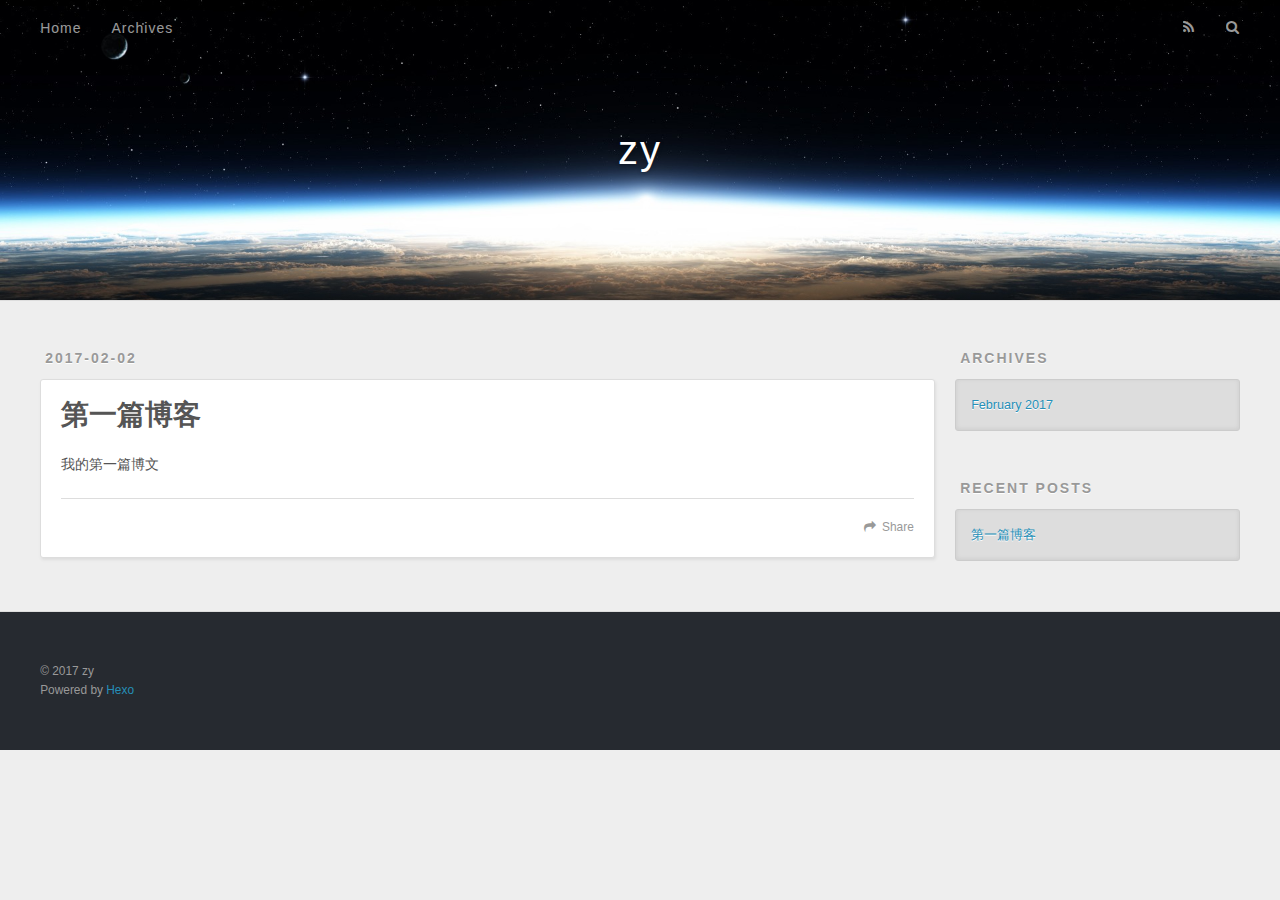
==== commit 276c0418: "Site updated: 2017-02-02 20:18:28" ====
--- a/index.html
+++ b/index.html
@@ -48,9 +48,9 @@
       </nav>
       <nav id="sub-nav">
         
-          <a id="nav-rss-link" class="nav-icon" href="/atom.xml" title="Flux RSS"></a>
+          <a id="nav-rss-link" class="nav-icon" href="/atom.xml" title="RSS Feed"></a>
         
-        <a id="nav-search-btn" class="nav-icon" title="Rechercher"></a>
+        <a id="nav-search-btn" class="nav-icon" title="Search"></a>
       </nav>
       <div id="search-form-wrap">
         <form action="//google.com/search" method="get" accept-charset="UTF-8" class="search-form"><input type="search" name="q" results="0" class="search-form-input" placeholder="Search"><button type="submit" class="search-form-submit">&#xF002;</button><input type="hidden" name="sitesearch" value="http://yoursite.com"></form>
@@ -88,52 +88,7 @@
       
     </div>
     <footer class="article-footer">
-      <a data-url="http://yoursite.com/2017/02/02/test/" data-id="ciyocgukw000008kvwyx2i4cq" class="article-share-link">Partager</a>
-      
-      
-    </footer>
-  </div>
-  
-</article>
-
-
-  
-    <article id="post-hello-world" class="article article-type-post" itemscope itemprop="blogPost">
-  <div class="article-meta">
-    <a href="/2017/02/02/hello-world/" class="article-date">
-  <time datetime="2017-02-02T09:28:56.000Z" itemprop="datePublished">2017-02-02</time>
-</a>
-    
-  </div>
-  <div class="article-inner">
-    
-    
-      <header class="article-header">
-        
-  
-    <h1 itemprop="name">
-      <a class="article-title" href="/2017/02/02/hello-world/">Hello World</a>
-    </h1>
-  
-
-      </header>
-    
-    <div class="article-entry" itemprop="articleBody">
-      
-        <p>Welcome to <a href="https://hexo.io/" target="_blank" rel="external">Hexo</a>! This is your very first post. Check <a href="https://hexo.io/docs/" target="_blank" rel="external">documentation</a> for more info. If you get any problems when using Hexo, you can find the answer in <a href="https://hexo.io/docs/troubleshooting.html" target="_blank" rel="external">troubleshooting</a> or you can ask me on <a href="https://github.com/hexojs/hexo/issues" target="_blank" rel="external">GitHub</a>.</p>
-<h2 id="Quick-Start"><a href="#Quick-Start" class="headerlink" title="Quick Start"></a>Quick Start</h2><h3 id="Create-a-new-post"><a href="#Create-a-new-post" class="headerlink" title="Create a new post"></a>Create a new post</h3><figure class="highlight bash"><table><tr><td class="gutter"><pre><div class="line">1</div></pre></td><td class="code"><pre><div class="line">$ hexo new <span class="string">"My New Post"</span></div></pre></td></tr></table></figure>
-<p>More info: <a href="https://hexo.io/docs/writing.html" target="_blank" rel="external">Writing</a></p>
-<h3 id="Run-server"><a href="#Run-server" class="headerlink" title="Run server"></a>Run server</h3><figure class="highlight bash"><table><tr><td class="gutter"><pre><div class="line">1</div></pre></td><td class="code"><pre><div class="line">$ hexo server</div></pre></td></tr></table></figure>
-<p>More info: <a href="https://hexo.io/docs/server.html" target="_blank" rel="external">Server</a></p>
-<h3 id="Generate-static-files"><a href="#Generate-static-files" class="headerlink" title="Generate static files"></a>Generate static files</h3><figure class="highlight bash"><table><tr><td class="gutter"><pre><div class="line">1</div></pre></td><td class="code"><pre><div class="line">$ hexo generate</div></pre></td></tr></table></figure>
-<p>More info: <a href="https://hexo.io/docs/generating.html" target="_blank" rel="external">Generating</a></p>
-<h3 id="Deploy-to-remote-sites"><a href="#Deploy-to-remote-sites" class="headerlink" title="Deploy to remote sites"></a>Deploy to remote sites</h3><figure class="highlight bash"><table><tr><td class="gutter"><pre><div class="line">1</div></pre></td><td class="code"><pre><div class="line">$ hexo deploy</div></pre></td></tr></table></figure>
-<p>More info: <a href="https://hexo.io/docs/deployment.html" target="_blank" rel="external">Deployment</a></p>
-
-      
-    </div>
-    <footer class="article-footer">
-      <a data-url="http://yoursite.com/2017/02/02/hello-world/" data-id="ciyocgukz000108kv7i8oec0m" class="article-share-link">Partager</a>
+      <a data-url="http://yoursite.com/2017/02/02/test/" data-id="ciyoclimt00001akv03wrbszw" class="article-share-link">Share</a>
       
       
     </footer>
@@ -168,16 +123,12 @@
   
     
   <div class="widget-wrap">
-    <h3 class="widget-title">Articles récents</h3>
+    <h3 class="widget-title">Recent Posts</h3>
     <div class="widget">
       <ul>
         
           <li>
             <a href="/2017/02/02/test/">第一篇博客</a>
-          </li>
-        
-          <li>
-            <a href="/2017/02/02/hello-world/">Hello World</a>
           </li>
         
       </ul>
@@ -193,7 +144,7 @@
   <div class="outer">
     <div id="footer-info" class="inner">
       &copy; 2017 zy<br>
-      Propulsé by <a href="http://hexo.io/" target="_blank">Hexo</a>
+      Powered by <a href="http://hexo.io/" target="_blank">Hexo</a>
     </div>
   </div>
 </footer>
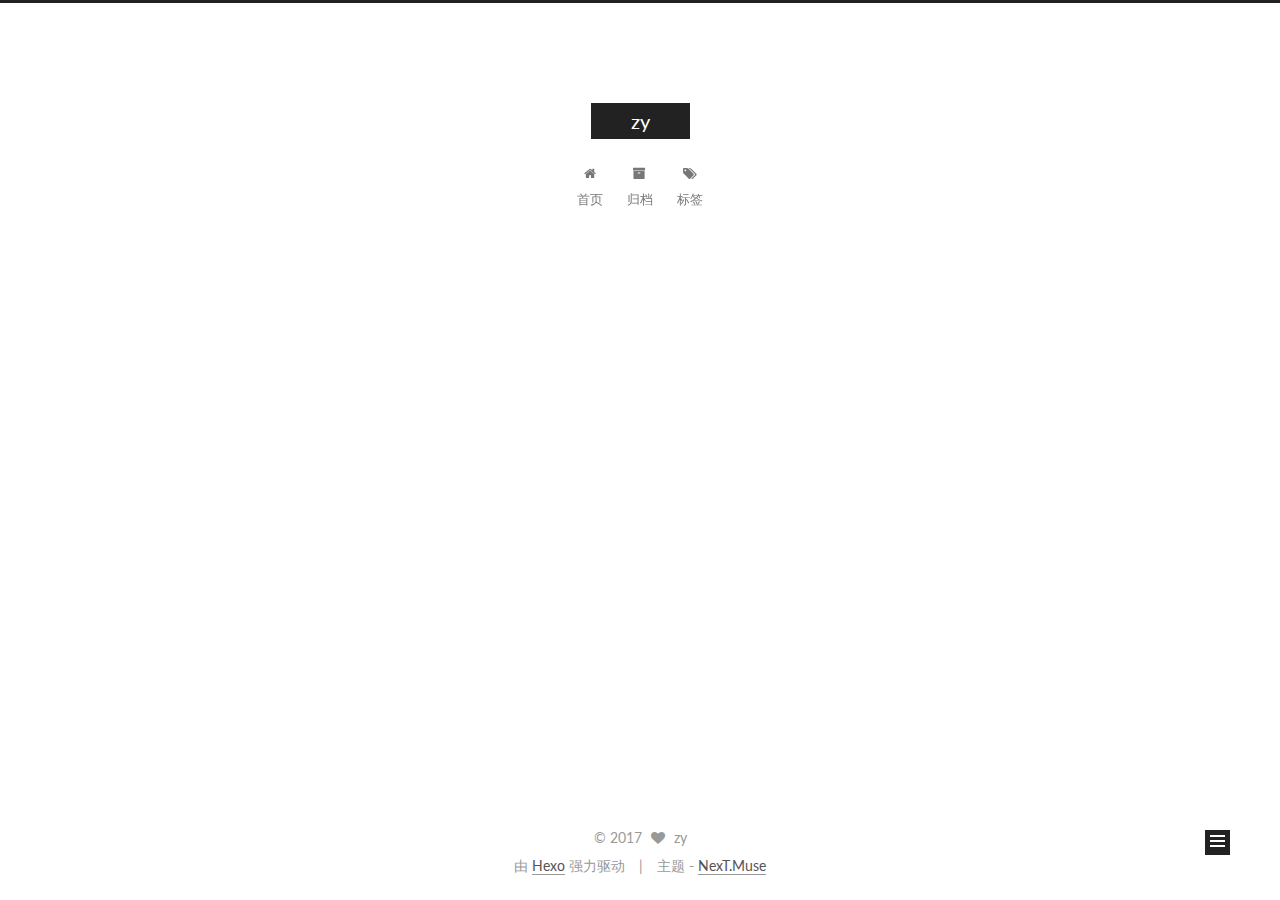
==== commit cdb51a7c: "Site updated: 2017-02-02 20:27:46" ====
--- a/index.html
+++ b/index.html
@@ -1,172 +1,571 @@
-<!DOCTYPE html>
-<html>
+<!doctype html>
+
+
+
+  
+
+
+<html class="theme-next muse use-motion" lang="zh-Hans">
 <head>
-  <meta charset="utf-8">
-  
-  <title>zy</title>
-  <meta name="viewport" content="width=device-width, initial-scale=1, maximum-scale=1">
-  <meta property="og:type" content="website">
+  <meta charset="UTF-8"/>
+<meta http-equiv="X-UA-Compatible" content="IE=edge" />
+<meta name="viewport" content="width=device-width, initial-scale=1, maximum-scale=1"/>
+
+
+
+<meta http-equiv="Cache-Control" content="no-transform" />
+<meta http-equiv="Cache-Control" content="no-siteapp" />
+
+
+
+
+
+
+
+
+
+
+
+
+  
+  
+  <link href="/lib/fancybox/source/jquery.fancybox.css?v=2.1.5" rel="stylesheet" type="text/css" />
+
+
+
+
+  
+  
+  
+  
+
+  
+    
+    
+  
+
+  
+
+  
+
+  
+
+  
+
+  
+    
+    
+    <link href="//fonts.googleapis.com/css?family=Lato:300,300italic,400,400italic,700,700italic&subset=latin,latin-ext" rel="stylesheet" type="text/css">
+  
+
+
+
+
+
+
+<link href="/lib/font-awesome/css/font-awesome.min.css?v=4.6.2" rel="stylesheet" type="text/css" />
+
+<link href="/css/main.css?v=5.1.0" rel="stylesheet" type="text/css" />
+
+
+  <meta name="keywords" content="Hexo, NexT" />
+
+
+
+
+
+
+
+
+  <link rel="shortcut icon" type="image/x-icon" href="/favicon.ico?v=5.1.0" />
+
+
+
+
+
+
+<meta property="og:type" content="website">
 <meta property="og:title" content="zy">
 <meta property="og:url" content="http://yoursite.com/index.html">
 <meta property="og:site_name" content="zy">
 <meta name="twitter:card" content="summary">
 <meta name="twitter:title" content="zy">
-  
-    <link rel="alternate" href="/atom.xml" title="zy" type="application/atom+xml">
-  
-  
-    <link rel="icon" href="/favicon.png">
-  
-  
-    <link href="//fonts.googleapis.com/css?family=Source+Code+Pro" rel="stylesheet" type="text/css">
-  
-  <link rel="stylesheet" href="/css/style.css">
-  
-
+
+
+
+<script type="text/javascript" id="hexo.configurations">
+  var NexT = window.NexT || {};
+  var CONFIG = {
+    root: '/',
+    scheme: 'Muse',
+    sidebar: {"position":"left","display":"post"},
+    fancybox: true,
+    motion: true,
+    duoshuo: {
+      userId: '0',
+      author: '博主'
+    },
+    algolia: {
+      applicationID: '',
+      apiKey: '',
+      indexName: '',
+      hits: {"per_page":10},
+      labels: {"input_placeholder":"Search for Posts","hits_empty":"We didn't find any results for the search: ${query}","hits_stats":"${hits} results found in ${time} ms"}
+    }
+  };
+</script>
+
+
+
+  <link rel="canonical" href="http://yoursite.com/"/>
+
+
+
+
+
+  <title> zy </title>
 </head>
 
-<body>
-  <div id="container">
-    <div id="wrap">
-      <header id="header">
-  <div id="banner"></div>
-  <div id="header-outer" class="outer">
-    <div id="header-title" class="inner">
-      <h1 id="logo-wrap">
-        <a href="/" id="logo">zy</a>
-      </h1>
+<body itemscope itemtype="http://schema.org/WebPage" lang="zh-Hans">
+
+  
+
+
+
+
+
+
+
+
+
+
+  
+  
+    
+  
+
+  <div class="container one-collumn sidebar-position-left 
+   page-home 
+ ">
+    <div class="headband"></div>
+
+    <header id="header" class="header" itemscope itemtype="http://schema.org/WPHeader">
+      <div class="header-inner"><div class="site-meta ">
+  
+
+  <div class="custom-logo-site-title">
+    <a href="/"  class="brand" rel="start">
+      <span class="logo-line-before"><i></i></span>
+      <span class="site-title">zy</span>
+      <span class="logo-line-after"><i></i></span>
+    </a>
+  </div>
+    
+      <p class="site-subtitle"></p>
+    
+</div>
+
+<div class="site-nav-toggle">
+  <button>
+    <span class="btn-bar"></span>
+    <span class="btn-bar"></span>
+    <span class="btn-bar"></span>
+  </button>
+</div>
+
+<nav class="site-nav">
+  
+
+  
+    <ul id="menu" class="menu">
+      
+        
+        <li class="menu-item menu-item-home">
+          <a href="/" rel="section">
+            
+              <i class="menu-item-icon fa fa-fw fa-home"></i> <br />
+            
+            首页
+          </a>
+        </li>
+      
+        
+        <li class="menu-item menu-item-archives">
+          <a href="/archives" rel="section">
+            
+              <i class="menu-item-icon fa fa-fw fa-archive"></i> <br />
+            
+            归档
+          </a>
+        </li>
+      
+        
+        <li class="menu-item menu-item-tags">
+          <a href="/tags" rel="section">
+            
+              <i class="menu-item-icon fa fa-fw fa-tags"></i> <br />
+            
+            标签
+          </a>
+        </li>
+      
+
+      
+    </ul>
+  
+
+  
+</nav>
+
+
+
+ </div>
+    </header>
+
+    <main id="main" class="main">
+      <div class="main-inner">
+        <div class="content-wrap">
+          <div id="content" class="content">
+            
+  <section id="posts" class="posts-expand">
+    
+      
+
+  
+
+  
+  
+  
+
+  <article class="post post-type-normal " itemscope itemtype="http://schema.org/Article">
+  <link itemprop="mainEntityOfPage" href="http://yoursite.com/2017/02/02/test/">
+
+  <span style="display:none" itemprop="author" itemscope itemtype="http://schema.org/Person">
+    <meta itemprop="name" content="zy">
+    <meta itemprop="description" content="">
+    <meta itemprop="image" content="/images/avatar.gif">
+  </span>
+
+  <span style="display:none" itemprop="publisher" itemscope itemtype="http://schema.org/Organization">
+    <meta itemprop="name" content="zy">
+    <span style="display:none" itemprop="logo" itemscope itemtype="http://schema.org/ImageObject">
+      <img style="display:none;" itemprop="url image" alt="zy" src="">
+    </span>
+  </span>
+
+    
+      <header class="post-header">
+
+        
+        
+          <h1 class="post-title" itemprop="name headline">
+            
+            
+              
+                
+                <a class="post-title-link" href="/2017/02/02/test/" itemprop="url">
+                  第一篇博客
+                </a>
+              
+            
+          </h1>
+        
+
+        <div class="post-meta">
+          <span class="post-time">
+            
+              <span class="post-meta-item-icon">
+                <i class="fa fa-calendar-o"></i>
+              </span>
+              
+                <span class="post-meta-item-text">发表于</span>
+              
+              <time title="Post created" itemprop="dateCreated datePublished" datetime="2017-02-02T19:18:43+08:00">
+                2017-02-02
+              </time>
+            
+
+            
+
+            
+          </span>
+
+          
+
+          
+            
+          
+
+          
+
+          
+          
+
+          
+
+          
+
+        </div>
+      </header>
+    
+
+
+    <div class="post-body" itemprop="articleBody">
+
+      
+      
+
+      
+        
+          
+            <p>我的第一篇博文</p>
+
+          
+        
       
     </div>
-    <div id="header-inner" class="inner">
-      <nav id="main-nav">
-        <a id="main-nav-toggle" class="nav-icon"></a>
-        
-          <a class="main-nav-link" href="/">Home</a>
-        
-          <a class="main-nav-link" href="/archives">Archives</a>
-        
-      </nav>
-      <nav id="sub-nav">
-        
-          <a id="nav-rss-link" class="nav-icon" href="/atom.xml" title="RSS Feed"></a>
-        
-        <a id="nav-search-btn" class="nav-icon" title="Search"></a>
-      </nav>
-      <div id="search-form-wrap">
-        <form action="//google.com/search" method="get" accept-charset="UTF-8" class="search-form"><input type="search" name="q" results="0" class="search-form-input" placeholder="Search"><button type="submit" class="search-form-submit">&#xF002;</button><input type="hidden" name="sitesearch" value="http://yoursite.com"></form>
-      </div>
+
+    <div>
+      
+    </div>
+
+    <div>
+      
+    </div>
+
+
+    <footer class="post-footer">
+      
+
+      
+
+      
+      
+        <div class="post-eof"></div>
+      
+    </footer>
+  </article>
+
+
+    
+  </section>
+
+  
+
+          
+          </div>
+          
+
+
+          
+
+        </div>
+        
+          
+  
+  <div class="sidebar-toggle">
+    <div class="sidebar-toggle-line-wrap">
+      <span class="sidebar-toggle-line sidebar-toggle-line-first"></span>
+      <span class="sidebar-toggle-line sidebar-toggle-line-middle"></span>
+      <span class="sidebar-toggle-line sidebar-toggle-line-last"></span>
     </div>
   </div>
-</header>
-      <div class="outer">
-        <section id="main">
-  
-    <article id="post-test" class="article article-type-post" itemscope itemprop="blogPost">
-  <div class="article-meta">
-    <a href="/2017/02/02/test/" class="article-date">
-  <time datetime="2017-02-02T11:18:43.000Z" itemprop="datePublished">2017-02-02</time>
-</a>
-    
-  </div>
-  <div class="article-inner">
-    
-    
-      <header class="article-header">
-        
-  
-    <h1 itemprop="name">
-      <a class="article-title" href="/2017/02/02/test/">第一篇博客</a>
-    </h1>
-  
-
-      </header>
-    
-    <div class="article-entry" itemprop="articleBody">
-      
-        <p>我的第一篇博文</p>
-
-      
+
+  <aside id="sidebar" class="sidebar">
+    <div class="sidebar-inner">
+
+      
+
+      
+
+      <section class="site-overview sidebar-panel sidebar-panel-active">
+        <div class="site-author motion-element" itemprop="author" itemscope itemtype="http://schema.org/Person">
+          <img class="site-author-image" itemprop="image"
+               src="/images/avatar.gif"
+               alt="zy" />
+          <p class="site-author-name" itemprop="name">zy</p>
+          <p class="site-description motion-element" itemprop="description"></p>
+        </div>
+        <nav class="site-state motion-element">
+        
+          
+            <div class="site-state-item site-state-posts">
+              <a href="/archives">
+                <span class="site-state-item-count">1</span>
+                <span class="site-state-item-name">日志</span>
+              </a>
+            </div>
+          
+
+          
+
+          
+
+        </nav>
+
+        
+
+        <div class="links-of-author motion-element">
+          
+        </div>
+
+        
+        
+
+        
+        
+
+        
+
+
+      </section>
+
+      
+
     </div>
-    <footer class="article-footer">
-      <a data-url="http://yoursite.com/2017/02/02/test/" data-id="ciyoclimt00001akv03wrbszw" class="article-share-link">Share</a>
-      
-      
+  </aside>
+
+
+        
+      </div>
+    </main>
+
+    <footer id="footer" class="footer">
+      <div class="footer-inner">
+        <div class="copyright" >
+  
+  &copy; 
+  <span itemprop="copyrightYear">2017</span>
+  <span class="with-love">
+    <i class="fa fa-heart"></i>
+  </span>
+  <span class="author" itemprop="copyrightHolder">zy</span>
+</div>
+
+
+<div class="powered-by">
+  由 <a class="theme-link" href="https://hexo.io">Hexo</a> 强力驱动
+</div>
+
+<div class="theme-info">
+  主题 -
+  <a class="theme-link" href="https://github.com/iissnan/hexo-theme-next">
+    NexT.Muse
+  </a>
+</div>
+
+
+        
+
+        
+      </div>
     </footer>
-  </div>
-  
-</article>
-
-
-  
-
-</section>
-        
-          <aside id="sidebar">
-  
-    
-
-  
-    
-
-  
-    
-  
-    
-  <div class="widget-wrap">
-    <h3 class="widget-title">Archives</h3>
-    <div class="widget">
-      <ul class="archive-list"><li class="archive-list-item"><a class="archive-list-link" href="/archives/2017/02/">February 2017</a></li></ul>
+
+    <div class="back-to-top">
+      <i class="fa fa-arrow-up"></i>
     </div>
   </div>
 
-
-  
-    
-  <div class="widget-wrap">
-    <h3 class="widget-title">Recent Posts</h3>
-    <div class="widget">
-      <ul>
-        
-          <li>
-            <a href="/2017/02/02/test/">第一篇博客</a>
-          </li>
-        
-      </ul>
-    </div>
-  </div>
-
-  
-</aside>
-        
-      </div>
-      <footer id="footer">
-  
-  <div class="outer">
-    <div id="footer-info" class="inner">
-      &copy; 2017 zy<br>
-      Powered by <a href="http://hexo.io/" target="_blank">Hexo</a>
-    </div>
-  </div>
-</footer>
-    </div>
-    <nav id="mobile-nav">
-  
-    <a href="/" class="mobile-nav-link">Home</a>
-  
-    <a href="/archives" class="mobile-nav-link">Archives</a>
-  
-</nav>
-    
-
-<script src="//ajax.googleapis.com/ajax/libs/jquery/2.0.3/jquery.min.js"></script>
-
-
-  <link rel="stylesheet" href="/fancybox/jquery.fancybox.css">
-  <script src="/fancybox/jquery.fancybox.pack.js"></script>
-
-
-<script src="/js/script.js"></script>
-
-  </div>
+  
+
+<script type="text/javascript">
+  if (Object.prototype.toString.call(window.Promise) !== '[object Function]') {
+    window.Promise = null;
+  }
+</script>
+
+
+
+
+
+
+
+
+
+  
+
+
+
+
+  
+  <script type="text/javascript" src="/lib/jquery/index.js?v=2.1.3"></script>
+
+  
+  <script type="text/javascript" src="/lib/fastclick/lib/fastclick.min.js?v=1.0.6"></script>
+
+  
+  <script type="text/javascript" src="/lib/jquery_lazyload/jquery.lazyload.js?v=1.9.7"></script>
+
+  
+  <script type="text/javascript" src="/lib/velocity/velocity.min.js?v=1.2.1"></script>
+
+  
+  <script type="text/javascript" src="/lib/velocity/velocity.ui.min.js?v=1.2.1"></script>
+
+  
+  <script type="text/javascript" src="/lib/fancybox/source/jquery.fancybox.pack.js?v=2.1.5"></script>
+
+
+  
+
+
+  <script type="text/javascript" src="/js/src/utils.js?v=5.1.0"></script>
+
+  <script type="text/javascript" src="/js/src/motion.js?v=5.1.0"></script>
+
+
+
+  
+  
+
+  
+
+  
+
+
+  <script type="text/javascript" src="/js/src/bootstrap.js?v=5.1.0"></script>
+
+
+
+  
+
+
+
+  
+
+
+
+
+	
+
+
+
+
+
+  
+
+
+
+
+
+  
+
+  
+
+
+
+
+  
+  
+
+  
+
+  
+
+  
+
+  
+
+
 </body>
-</html>+</html>
--- a/css/main.css
+++ b/css/main.css
@@ -0,0 +1,2509 @@
+/* normalize.css v3.0.2 | MIT License | git.io/normalize */
+html {
+  font-family: sans-serif; /* 1 */
+  -ms-text-size-adjust: 100%; /* 2 */
+  -webkit-text-size-adjust: 100%; /* 2 */
+}
+body {
+  margin: 0;
+}
+article,
+aside,
+details,
+figcaption,
+figure,
+footer,
+header,
+hgroup,
+main,
+menu,
+nav,
+section,
+summary {
+  display: block;
+}
+audio,
+canvas,
+progress,
+video {
+  display: inline-block; /* 1 */
+  vertical-align: baseline; /* 2 */
+}
+audio:not([controls]) {
+  display: none;
+  height: 0;
+}
+[hidden],
+template {
+  display: none;
+}
+a {
+  background-color: transparent;
+}
+a:active,
+a:hover {
+  outline: 0;
+}
+abbr[title] {
+  border-bottom: 1px dotted;
+}
+b,
+strong {
+  font-weight: bold;
+}
+dfn {
+  font-style: italic;
+}
+h1 {
+  font-size: 2em;
+  margin: 0.67em 0;
+}
+mark {
+  background: #ff0;
+  color: #000;
+}
+small {
+  font-size: 80%;
+}
+sub,
+sup {
+  font-size: 75%;
+  line-height: 0;
+  position: relative;
+  vertical-align: baseline;
+}
+sup {
+  top: -0.5em;
+}
+sub {
+  bottom: -0.25em;
+}
+img {
+  border: 0;
+}
+svg:not(:root) {
+  overflow: hidden;
+}
+figure {
+  margin: 1em 40px;
+}
+hr {
+  -moz-box-sizing: content-box;
+  box-sizing: content-box;
+  height: 0;
+}
+pre {
+  overflow: auto;
+}
+code,
+kbd,
+pre,
+samp {
+  font-family: monospace, monospace;
+  font-size: 1em;
+}
+button,
+input,
+optgroup,
+select,
+textarea {
+  color: inherit; /* 1 */
+  font: inherit; /* 2 */
+  margin: 0; /* 3 */
+}
+button {
+  overflow: visible;
+}
+button,
+select {
+  text-transform: none;
+}
+button,
+html input[type="button"],
+input[type="reset"],
+input[type="submit"] {
+  -webkit-appearance: button; /* 2 */
+  cursor: pointer; /* 3 */
+}
+button[disabled],
+html input[disabled] {
+  cursor: default;
+}
+button::-moz-focus-inner,
+input::-moz-focus-inner {
+  border: 0;
+  padding: 0;
+}
+input {
+  line-height: normal;
+}
+input[type="checkbox"],
+input[type="radio"] {
+  box-sizing: border-box; /* 1 */
+  padding: 0; /* 2 */
+}
+input[type="number"]::-webkit-inner-spin-button,
+input[type="number"]::-webkit-outer-spin-button {
+  height: auto;
+}
+input[type="search"] {
+  -webkit-appearance: textfield; /* 1 */
+  -moz-box-sizing: content-box;
+  -webkit-box-sizing: content-box; /* 2 */
+  box-sizing: content-box;
+}
+input[type="search"]::-webkit-search-cancel-button,
+input[type="search"]::-webkit-search-decoration {
+  -webkit-appearance: none;
+}
+fieldset {
+  border: 1px solid #c0c0c0;
+  margin: 0 2px;
+  padding: 0.35em 0.625em 0.75em;
+}
+legend {
+  border: 0; /* 1 */
+  padding: 0; /* 2 */
+}
+textarea {
+  overflow: auto;
+}
+optgroup {
+  font-weight: bold;
+}
+table {
+  border-collapse: collapse;
+  border-spacing: 0;
+}
+td,
+th {
+  padding: 0;
+}
+::selection {
+  background: #262a30;
+  color: #fff;
+}
+body {
+  position: relative;
+  font-family: 'Lato', "PingFang SC", "Microsoft YaHei", sans-serif;
+  font-size: 14px;
+  line-height: 2;
+  color: #555;
+  background: #fff;
+}
+@media (max-width: 767px) {
+  body {
+    padding-right: 0 !important;
+  }
+}
+@media (min-width: 768px) and (max-width: 991px) {
+  body {
+    padding-right: 0 !important;
+  }
+}
+@media (min-width: 1600px) {
+  body {
+    font-size: 16px;
+  }
+}
+h1,
+h2,
+h3,
+h4,
+h5,
+h6 {
+  margin: 0;
+  padding: 0;
+  font-weight: bold;
+  line-height: 1.5;
+  font-family: 'Lato', "PingFang SC", "Microsoft YaHei", sans-serif;
+}
+h2,
+h3,
+h4,
+h5,
+h6 {
+  margin: 20px 0 15px;
+}
+h1 {
+  font-size: 22px;
+}
+@media (max-width: 767px) {
+  h1 {
+    font-size: 18px;
+  }
+}
+h2 {
+  font-size: 20px;
+}
+@media (max-width: 767px) {
+  h2 {
+    font-size: 16px;
+  }
+}
+h3 {
+  font-size: 18px;
+}
+@media (max-width: 767px) {
+  h3 {
+    font-size: 14px;
+  }
+}
+h4 {
+  font-size: 16px;
+}
+@media (max-width: 767px) {
+  h4 {
+    font-size: 12px;
+  }
+}
+h5 {
+  font-size: 14px;
+}
+@media (max-width: 767px) {
+  h5 {
+    font-size: 10px;
+  }
+}
+h6 {
+  font-size: 12px;
+}
+@media (max-width: 767px) {
+  h6 {
+    font-size: 8px;
+  }
+}
+p {
+  margin: 0 0 25px 0;
+}
+a {
+  color: #555;
+  text-decoration: none;
+  border-bottom: 1px solid #999;
+  word-wrap: break-word;
+}
+a:hover {
+  color: #222;
+  border-bottom-color: #222;
+}
+ul {
+  list-style: none;
+}
+blockquote {
+  margin: 0;
+  padding: 0;
+}
+img {
+  display: block;
+  margin: auto;
+  max-width: 100%;
+  height: auto;
+}
+hr {
+  margin: 40px 0;
+  height: 3px;
+  border: none;
+  background-color: #ddd;
+  background-image: repeating-linear-gradient(-45deg, #fff, #fff 4px, transparent 4px, transparent 8px);
+}
+blockquote {
+  padding: 0 15px;
+  color: #666;
+  border-left: 4px solid #ddd;
+}
+blockquote cite::before {
+  content: "-";
+  padding: 0 5px;
+}
+dt {
+  font-weight: 700;
+}
+dd {
+  margin: 0;
+  padding: 0;
+}
+.text-left {
+  text-align: left;
+}
+.text-center {
+  text-align: center;
+}
+.text-right {
+  text-align: right;
+}
+.text-justify {
+  text-align: justify;
+}
+.text-nowrap {
+  white-space: nowrap;
+}
+.text-lowercase {
+  text-transform: lowercase;
+}
+.text-uppercase {
+  text-transform: uppercase;
+}
+.text-capitalize {
+  text-transform: capitalize;
+}
+.center-block {
+  display: block;
+  margin-left: auto;
+  margin-right: auto;
+}
+.clearfix:before,
+.clearfix:after {
+  content: " ";
+  display: table;
+}
+.clearfix:after {
+  clear: both;
+}
+.pullquote {
+  width: 45%;
+}
+.pullquote.left {
+  float: left;
+  margin-left: 5px;
+  margin-right: 10px;
+}
+.pullquote.right {
+  float: right;
+  margin-left: 10px;
+  margin-right: 5px;
+}
+.affix.affix.affix {
+  position: fixed;
+}
+.translation {
+  margin-top: -20px;
+  font-size: 14px;
+  color: #999;
+}
+.scrollbar-measure {
+  width: 100px;
+  height: 100px;
+  overflow: scroll;
+  position: absolute;
+  top: -9999px;
+}
+.use-motion .motion-element {
+  opacity: 0;
+}
+#local-search-input {
+  padding: 3px;
+  border: none;
+  text-indent: 14px;
+  border-radius: 0;
+  width: 140px;
+  outline: none;
+  border-bottom: 1px solid #999;
+  background: inherit;
+  opacity: 0.5;
+}
+#local-search-input:focus {
+  opacity: 1;
+}
+.search-icon {
+  position: absolute;
+  top: 9px;
+}
+table {
+  margin: 20px 0;
+  width: 100%;
+  border-collapse: collapse;
+  border-spacing: 0;
+  border: 1px solid #ddd;
+  font-size: 14px;
+  table-layout: fixed;
+  word-wrap: break-all;
+}
+table>tbody>tr:nth-of-type(odd) {
+  background-color: #f9f9f9;
+}
+table>tbody>tr:hover {
+  background-color: #f5f5f5;
+}
+caption,
+th,
+td {
+  padding: 8px;
+  text-align: left;
+  vertical-align: middle;
+  font-weight: normal;
+}
+th,
+td {
+  border-bottom: 3px solid #ddd;
+  border-right: 1px solid #eee;
+}
+th {
+  padding-bottom: 10px;
+  font-weight: 700;
+}
+td {
+  border-bottom-width: 1px;
+}
+html,
+body {
+  height: 100%;
+}
+.container {
+  position: relative;
+  min-height: 100%;
+}
+.header-inner {
+  margin: 0 auto;
+  padding: 100px 0 70px;
+  width: 700px;
+}
+@media (min-width: 1600px) {
+  .container .header-inner {
+    width: 900px;
+  }
+}
+.main {
+  padding-bottom: 150px;
+}
+.main-inner {
+  margin: 0 auto;
+  width: 700px;
+}
+@media (min-width: 1600px) {
+  .container .main-inner {
+    width: 900px;
+  }
+}
+.footer {
+  position: absolute;
+  left: 0;
+  bottom: 0;
+  width: 100%;
+  min-height: 50px;
+}
+.footer-inner {
+  box-sizing: border-box;
+  margin: 20px auto;
+  width: 700px;
+}
+@media (min-width: 1600px) {
+  .container .footer-inner {
+    width: 900px;
+  }
+}
+pre,
+.highlight {
+  overflow: auto;
+  margin: 20px 0;
+  padding: 0;
+  font-size: 13px;
+  color: #4d4d4c;
+  background: #f7f7f7;
+  line-height: 1.6;
+}
+pre,
+code {
+  font-family: consolas, Menlo, "PingFang SC", "Microsoft YaHei", monospace;
+}
+code {
+  padding: 2px 4px;
+  word-wrap: break-word;
+  color: #4d4d4c;
+  background: #f7f7f7;
+  border-radius: 3px;
+  font-size: 13px;
+}
+pre code {
+  padding: 0;
+  color: #4d4d4c;
+  background: none;
+  text-shadow: none;
+}
+.highlight {
+  border-radius: 1px;
+}
+.highlight pre {
+  border: none;
+  margin: 0;
+  padding: 10px 0;
+}
+.highlight table {
+  margin: 0;
+  width: auto;
+  border: none;
+}
+.highlight td {
+  border: none;
+  padding: 0;
+}
+.highlight figcaption {
+  font-size: 1em;
+  color: #4d4d4c;
+  line-height: 1em;
+  margin-bottom: 1em;
+}
+.highlight figcaption:before,
+.highlight figcaption:after {
+  content: " ";
+  display: table;
+}
+.highlight figcaption:after {
+  clear: both;
+}
+.highlight figcaption a {
+  float: right;
+  color: #4d4d4c;
+}
+.highlight figcaption a:hover {
+  border-bottom-color: #4d4d4c;
+}
+.highlight .gutter pre {
+  padding-left: 10px;
+  padding-right: 10px;
+  color: #869194;
+  text-align: right;
+  background-color: #eff2f3;
+}
+.highlight .code pre {
+  padding-left: 10px;
+  padding-right: 10px;
+  background-color: #f7f7f7;
+}
+.highlight .line {
+  height: 20px;
+}
+.gutter {
+  -webkit-user-select: none;
+  -moz-user-select: none;
+  -ms-user-select: none;
+  user-select: none;
+}
+.gist table {
+  width: auto;
+}
+.gist table td {
+  border: none;
+}
+pre .deletion {
+  background: #fdd;
+}
+pre .addition {
+  background: #dfd;
+}
+pre .meta {
+  color: #8959a8;
+}
+pre .comment {
+  color: #8e908c;
+}
+pre .variable,
+pre .attribute,
+pre .tag,
+pre .regexp,
+pre .ruby .constant,
+pre .xml .tag .title,
+pre .xml .pi,
+pre .xml .doctype,
+pre .html .doctype,
+pre .css .id,
+pre .css .class,
+pre .css .pseudo {
+  color: #c82829;
+}
+pre .number,
+pre .preprocessor,
+pre .built_in,
+pre .literal,
+pre .params,
+pre .constant,
+pre .command {
+  color: #f5871f;
+}
+pre .ruby .class .title,
+pre .css .rules .attribute,
+pre .string,
+pre .value,
+pre .inheritance,
+pre .header,
+pre .ruby .symbol,
+pre .xml .cdata,
+pre .special,
+pre .number,
+pre .formula {
+  color: #718c00;
+}
+pre .title,
+pre .css .hexcolor {
+  color: #3e999f;
+}
+pre .function,
+pre .python .decorator,
+pre .python .title,
+pre .ruby .function .title,
+pre .ruby .title .keyword,
+pre .perl .sub,
+pre .javascript .title,
+pre .coffeescript .title {
+  color: #4271ae;
+}
+pre .keyword,
+pre .javascript .function {
+  color: #8959a8;
+}
+.full-image.full-image.full-image {
+  border: none;
+  max-width: 100%;
+  width: auto;
+  margin: 20px auto;
+}
+@media (min-width: 992px) {
+  .full-image.full-image.full-image {
+    max-width: none;
+    width: 110%;
+    margin: 25px -5%;
+  }
+}
+.blockquote-center,
+.page-home .post-type-quote blockquote,
+.page-post-detail .post-type-quote blockquote {
+  position: relative;
+  margin: 40px 0;
+  padding: 0;
+  border-left: none;
+  text-align: center;
+}
+.blockquote-center::before,
+.page-home .post-type-quote blockquote::before,
+.page-post-detail .post-type-quote blockquote::before,
+.blockquote-center::after,
+.page-home .post-type-quote blockquote::after,
+.page-post-detail .post-type-quote blockquote::after {
+  position: absolute;
+  content: ' ';
+  display: block;
+  width: 100%;
+  height: 24px;
+  opacity: 0.2;
+  background-repeat: no-repeat;
+  background-position: 0 -6px;
+  background-size: 22px 22px;
+}
+.blockquote-center::before,
+.page-home .post-type-quote blockquote::before,
+.page-post-detail .post-type-quote blockquote::before {
+  top: -20px;
+  background-image: url("../images/quote-l.svg");
+  border-top: 1px solid #ccc;
+}
+.blockquote-center::after,
+.page-home .post-type-quote blockquote::after,
+.page-post-detail .post-type-quote blockquote::after {
+  bottom: -20px;
+  background-image: url("../images/quote-r.svg");
+  border-bottom: 1px solid #ccc;
+  background-position: 100% 8px;
+}
+.blockquote-center p,
+.page-home .post-type-quote blockquote p,
+.page-post-detail .post-type-quote blockquote p,
+.blockquote-center div,
+.page-home .post-type-quote blockquote div,
+.page-post-detail .post-type-quote blockquote div {
+  text-align: center;
+}
+.post .post-body .group-picture img {
+  box-sizing: border-box;
+  padding: 0 3px;
+  border: none;
+}
+.post .group-picture-row {
+  overflow: hidden;
+  margin-top: 6px;
+}
+.post .group-picture-row:first-child {
+  margin-top: 0;
+}
+.post .group-picture-column {
+  float: left;
+}
+.page-post-detail .post-body .group-picture-column {
+  float: none;
+  margin-top: 10px;
+  width: auto !important;
+}
+.page-post-detail .post-body .group-picture-column img {
+  margin: 0 auto;
+}
+.page-archive .group-picture-container {
+  overflow: hidden;
+}
+.page-archive .group-picture-row {
+  float: left;
+}
+.page-archive .group-picture-row:first-child {
+  margin-top: 6px;
+}
+.page-archive .group-picture-column {
+  max-width: 150px;
+  max-height: 150px;
+}
+.note {
+  padding: 20px;
+  margin: 20px 0;
+  border: 1px solid #eee;
+  border-left-width: 5px;
+  border-radius: 3px;
+}
+.note h2,
+.note h3,
+.note h4,
+.note h5,
+.note h6 {
+  margin-top: 0;
+  margin-bottom: 5px;
+}
+.note p:last-child {
+  margin-bottom: 0;
+}
+.note code {
+  border-radius: 3px;
+}
+.note+.note {
+  margin-top: -5px;
+}
+.default {
+  border-left-color: #777;
+}
+.default h2,
+.default h3,
+.default h4,
+.default h5,
+.default h6 {
+  color: #777;
+}
+.primary {
+  border-left-color: #428bca;
+}
+.primary h2,
+.primary h3,
+.primary h4,
+.primary h5,
+.primary h6 {
+  color: #428bca;
+}
+.success {
+  border-left-color: #5cb85c;
+}
+.success h2,
+.success h3,
+.success h4,
+.success h5,
+.success h6 {
+  color: #5cb85c;
+}
+.danger {
+  border-left-color: #d9534f;
+}
+.danger h2,
+.danger h3,
+.danger h4,
+.danger h5,
+.danger h6 {
+  color: #d9534f;
+}
+.warning {
+  border-left-color: #f0ad4e;
+}
+.warning h2,
+.warning h3,
+.warning h4,
+.warning h5,
+.warning h6 {
+  color: #f0ad4e;
+}
+.info {
+  border-left-color: #5bc0de;
+}
+.info h2,
+.info h3,
+.info h4,
+.info h5,
+.info h6 {
+  color: #5bc0de;
+}
+.btn {
+  display: inline-block;
+  padding: 0 20px;
+  font-size: 14px;
+  color: #fff;
+  background: #222;
+  border: 2px solid #222;
+  text-decoration: none;
+  border-radius: 0;
+  transition-property: background-color;
+  transition-duration: 0.2s;
+  transition-timing-function: ease-in-out;
+  transition-delay: 0s;
+}
+.btn:hover,
+.post-more-link .btn:hover {
+  border-color: #222;
+  color: #222;
+  background: #fff;
+}
+.btn-bar {
+  display: block;
+  width: 22px;
+  height: 2px;
+  background: #555;
+  border-radius: 1px;
+}
+.btn-bar+.btn-bar {
+  margin-top: 4px;
+}
+.pagination {
+  margin: 120px 0 40px;
+  text-align: center;
+  border-top: 1px solid #eee;
+}
+.page-number-basic,
+.pagination .prev,
+.pagination .next,
+.pagination .page-number,
+.pagination .space {
+  display: inline-block;
+  position: relative;
+  top: -1px;
+  margin: 0 10px;
+  padding: 0 10px;
+  line-height: 30px;
+}
+@media (max-width: 767px) {
+  .page-number-basic,
+  .pagination .prev,
+  .pagination .next,
+  .pagination .page-number,
+  .pagination .space {
+    margin: 0 5px;
+  }
+}
+.pagination .prev,
+.pagination .next,
+.pagination .page-number {
+  border-bottom: 0;
+  border-top: 1px solid #eee;
+  transition-property: border-color;
+  transition-duration: 0.2s;
+  transition-timing-function: ease-in-out;
+  transition-delay: 0s;
+}
+.pagination .prev:hover,
+.pagination .next:hover,
+.pagination .page-number:hover {
+  border-top-color: #222;
+}
+.pagination .space {
+  padding: 0;
+  margin: 0;
+}
+.pagination .prev {
+  margin-left: 0;
+}
+.pagination .next {
+  margin-right: 0;
+}
+.pagination .page-number.current {
+  color: #fff;
+  background: #ccc;
+  border-top-color: #ccc;
+}
+@media (max-width: 767px) {
+  .pagination {
+    border-top: none;
+  }
+  .pagination .prev,
+  .pagination .next,
+  .pagination .page-number {
+    margin-bottom: 10px;
+    border-top: 0;
+    border-bottom: 1px solid #eee;
+  }
+  .pagination .prev:hover,
+  .pagination .next:hover,
+  .pagination .page-number:hover {
+    border-bottom-color: #222;
+  }
+}
+.comments {
+  margin: 60px 20px 0;
+}
+.tag-cloud {
+  text-align: center;
+}
+.tag-cloud a {
+  display: inline-block;
+  margin: 10px;
+}
+.back-to-top {
+  box-sizing: border-box;
+  position: fixed;
+  bottom: -100px;
+  right: 50px;
+  z-index: 1050;
+  padding: 0 6px;
+  width: 25px;
+  background: #222;
+  font-size: 12px;
+  opacity: 1;
+  color: #fff;
+  cursor: pointer;
+  text-align: center;
+  -webkit-transform: translateZ(0);
+  transition-property: bottom;
+  transition-duration: 0.2s;
+  transition-timing-function: ease-in-out;
+  transition-delay: 0s;
+}
+@media (max-width: 767px) {
+  .back-to-top {
+    display: none;
+  }
+}
+@media (min-width: 768px) and (max-width: 991px) {
+  .back-to-top {
+    display: none;
+  }
+}
+.back-to-top.back-to-top-on {
+  bottom: 19px;
+}
+.header {
+  background: #fff;
+}
+.header-inner {
+  position: relative;
+}
+.headband {
+  height: 3px;
+  background: #222;
+}
+.site-meta {
+  margin: 0;
+  text-align: center;
+}
+@media (max-width: 767px) {
+  .site-meta {
+    text-align: center;
+  }
+}
+.brand {
+  position: relative;
+  display: inline-block;
+  padding: 0 40px;
+  color: #fff;
+  background: #222;
+  border-bottom: none;
+}
+.brand:hover {
+  color: #fff;
+}
+.logo {
+  display: inline-block;
+  margin-right: 5px;
+  line-height: 36px;
+  vertical-align: top;
+}
+.site-title {
+  display: inline-block;
+  vertical-align: top;
+  line-height: 36px;
+  font-size: 20px;
+  font-weight: normal;
+  font-family: 'Lato', "PingFang SC", "Microsoft YaHei", sans-serif;
+}
+.site-subtitle {
+  margin-top: 10px;
+  font-size: 13px;
+  color: #999;
+}
+.use-motion .brand {
+  opacity: 0;
+}
+.use-motion .logo,
+.use-motion .site-title,
+.use-motion .site-subtitle {
+  opacity: 0;
+  position: relative;
+  top: -10px;
+}
+.site-nav-toggle {
+  display: none;
+  position: absolute;
+  top: 10px;
+  left: 10px;
+}
+@media (max-width: 767px) {
+  .site-nav-toggle {
+    display: block;
+  }
+}
+.site-nav-toggle button {
+  margin-top: 2px;
+  padding: 9px 10px;
+  background: transparent;
+  border: none;
+}
+@media (max-width: 767px) {
+  .site-nav {
+    display: none;
+    margin: 0 -10px;
+    padding: 0 10px;
+    clear: both;
+    border-top: 1px solid #ddd;
+  }
+}
+@media (min-width: 768px) and (max-width: 991px) {
+  .site-nav {
+    display: block !important;
+  }
+}
+@media (min-width: 992px) {
+  .site-nav {
+    display: block !important;
+  }
+}
+.menu {
+  margin-top: 20px;
+  padding-left: 0;
+  text-align: center;
+}
+.menu .menu-item {
+  display: inline-block;
+  margin: 0 10px;
+}
+@media screen and (max-width: 767px) {
+  .menu .menu-item {
+    margin-top: 10px;
+  }
+}
+.menu .menu-item a {
+  display: block;
+  font-size: 13px;
+  text-transform: capitalize;
+  line-height: inherit;
+  border-bottom: 1px solid transparent;
+  transition-property: border-color;
+  transition-duration: 0.2s;
+  transition-timing-function: ease-in-out;
+  transition-delay: 0s;
+}
+.menu .menu-item a:hover {
+  border-bottom-color: #222;
+}
+.menu .menu-item .fa {
+  margin-right: 5px;
+}
+.use-motion .menu-item {
+  opacity: 0;
+}
+.post-body {
+  font-family: 'Lato', "PingFang SC", "Microsoft YaHei", sans-serif;
+}
+@media (max-width: 767px) {
+  .post-body {
+    word-break: break-word;
+  }
+}
+.post-body .fancybox img {
+  display: block !important;
+  margin: 0 auto;
+  cursor: pointer;
+  cursor: zoom-in;
+  cursor: -webkit-zoom-in;
+}
+.post-body .image-caption,
+.post-body .figure .caption {
+  margin: 10px auto 15px;
+  text-align: center;
+  font-size: 14px;
+  color: #999;
+  font-weight: bold;
+  line-height: 1;
+}
+.post-sticky-flag {
+  display: inline-block;
+  font-size: 16px;
+  -ms-transform: rotate(30deg);
+  -webkit-transform: rotate(30deg);
+  -moz-transform: rotate(30deg);
+  -ms-transform: rotate(30deg);
+  -o-transform: rotate(30deg);
+  transform: rotate(30deg);
+}
+.posts-expand {
+  padding-top: 40px;
+}
+@media (max-width: 767px) {
+  .posts-expand {
+    margin: 0 20px;
+  }
+  .post-body pre,
+  .post-body .highlight {
+    padding: 10px;
+  }
+  .post-body pre .gutter pre,
+  .post-body .highlight .gutter pre {
+    padding-right: 10px;
+  }
+}
+@media (min-width: 992px) {
+  .posts-expand .post-body {
+    text-align: justify;
+  }
+}
+.posts-expand .post-body h2,
+.posts-expand .post-body h3,
+.posts-expand .post-body h4,
+.posts-expand .post-body h5,
+.posts-expand .post-body h6 {
+  padding-top: 10px;
+}
+.posts-expand .post-body h2 .header-anchor,
+.posts-expand .post-body h3 .header-anchor,
+.posts-expand .post-body h4 .header-anchor,
+.posts-expand .post-body h5 .header-anchor,
+.posts-expand .post-body h6 .header-anchor {
+  float: right;
+  margin-left: 10px;
+  color: #ccc;
+  border-bottom-style: none;
+  visibility: hidden;
+}
+.posts-expand .post-body h2 .header-anchor:hover,
+.posts-expand .post-body h3 .header-anchor:hover,
+.posts-expand .post-body h4 .header-anchor:hover,
+.posts-expand .post-body h5 .header-anchor:hover,
+.posts-expand .post-body h6 .header-anchor:hover {
+  color: inherit;
+}
+.posts-expand .post-body h2:hover .header-anchor,
+.posts-expand .post-body h3:hover .header-anchor,
+.posts-expand .post-body h4:hover .header-anchor,
+.posts-expand .post-body h5:hover .header-anchor,
+.posts-expand .post-body h6:hover .header-anchor {
+  visibility: visible;
+}
+.posts-expand .post-body ul li {
+  list-style: circle;
+}
+.posts-expand .post-body img {
+  box-sizing: border-box;
+  margin: auto;
+  padding: 3px;
+  border: 1px solid #ddd;
+}
+.posts-expand .fancybox img {
+  margin: 0 auto;
+}
+@media (max-width: 767px) {
+  .posts-collapse {
+    margin: 0 20px;
+  }
+  .posts-collapse .post-title,
+  .posts-collapse .post-meta {
+    display: block;
+    width: auto;
+    text-align: left;
+  }
+}
+.posts-collapse {
+  position: relative;
+  z-index: 1010;
+  margin-left: 55px;
+}
+.posts-collapse::after {
+  content: " ";
+  position: absolute;
+  top: 20px;
+  left: 0;
+  margin-left: -2px;
+  width: 4px;
+  height: 100%;
+  background: #f5f5f5;
+  z-index: -1;
+}
+@media (max-width: 767px) {
+  .posts-collapse {
+    margin: 0 20px;
+  }
+}
+.posts-collapse .collection-title {
+  position: relative;
+  margin: 60px 0;
+}
+.posts-collapse .collection-title h2 {
+  margin-left: 20px;
+}
+.posts-collapse .collection-title small {
+  color: #bbb;
+}
+.posts-collapse .collection-title::before {
+  content: " ";
+  position: absolute;
+  left: 0;
+  top: 50%;
+  margin-left: -4px;
+  margin-top: -4px;
+  width: 8px;
+  height: 8px;
+  background: #bbb;
+  border-radius: 50%;
+}
+.posts-collapse .post {
+  margin: 30px 0;
+}
+.posts-collapse .post-header {
+  position: relative;
+  transition-duration: 0.2s;
+  transition-timing-function: ease-in-out;
+  transition-delay: 0s;
+  transition-property: border;
+  border-bottom: 1px dashed #ccc;
+}
+.posts-collapse .post-header::before {
+  content: " ";
+  position: absolute;
+  left: 0;
+  top: 12px;
+  width: 6px;
+  height: 6px;
+  margin-left: -4px;
+  background: #bbb;
+  border-radius: 50%;
+  border: 1px solid #fff;
+  transition-duration: 0.2s;
+  transition-timing-function: ease-in-out;
+  transition-delay: 0s;
+  transition-property: background;
+}
+.posts-collapse .post-header:hover {
+  border-bottom-color: #666;
+}
+.posts-collapse .post-header:hover::before {
+  background: #222;
+}
+.posts-collapse .post-meta {
+  position: absolute;
+  font-size: 12px;
+  left: 20px;
+  top: 5px;
+}
+.posts-collapse .post-comments-count {
+  display: none;
+}
+.posts-collapse .post-title {
+  margin-left: 60px;
+  font-size: 16px;
+  font-weight: normal;
+  line-height: inherit;
+}
+.posts-collapse .post-title::after {
+  margin-left: 3px;
+  opacity: 0.6;
+}
+.posts-collapse .post-title a {
+  color: #666;
+  border-bottom: none;
+}
+.page-home .post-type-quote .post-header,
+.page-post-detail .post-type-quote .post-header,
+.page-home .post-type-quote .post-tags,
+.page-post-detail .post-type-quote .post-tags {
+  display: none;
+}
+.posts-expand .post-title {
+  font-size: 26px;
+  text-align: center;
+  word-break: break-word;
+  font-weight: 400;
+}
+@media (max-width: 767px) {
+  .posts-expand .post-title {
+    font-size: 22px;
+  }
+}
+.posts-expand .post-title-link {
+  display: inline-block;
+  position: relative;
+  color: #555;
+  border-bottom: none;
+  line-height: 1.2;
+  vertical-align: top;
+}
+.posts-expand .post-title-link::before {
+  content: "";
+  position: absolute;
+  width: 100%;
+  height: 2px;
+  bottom: 0;
+  left: 0;
+  background-color: #000;
+  visibility: hidden;
+  -webkit-transform: scaleX(0);
+  -moz-transform: scaleX(0);
+  -ms-transform: scaleX(0);
+  -o-transform: scaleX(0);
+  transform: scaleX(0);
+  transition-duration: 0.2s;
+  transition-timing-function: ease-in-out;
+  transition-delay: 0s;
+}
+.posts-expand .post-title-link:hover::before {
+  visibility: visible;
+  -webkit-transform: scaleX(1);
+  -moz-transform: scaleX(1);
+  -ms-transform: scaleX(1);
+  -o-transform: scaleX(1);
+  transform: scaleX(1);
+}
+.posts-expand .post-title-link .fa {
+  font-size: 16px;
+}
+.posts-expand .post-meta {
+  margin: 3px 0 60px 0;
+  color: #999;
+  font-family: 'Lato', "PingFang SC", "Microsoft YaHei", sans-serif;
+  font-size: 12px;
+  text-align: center;
+}
+.posts-expand .post-meta .post-category-list {
+  display: inline-block;
+  margin: 0;
+  padding: 3px;
+}
+.posts-expand .post-meta .post-category-list-link {
+  color: #999;
+}
+.posts-expand .post-meta .post-description {
+  font-size: 14px;
+  margin-top: 2px;
+}
+.post-meta-divider {
+  margin: 0 0.5em;
+}
+.post-meta-item-icon {
+  margin-right: 3px;
+}
+@media (min-width: 768px) and (max-width: 991px) {
+  .post-meta-item-icon {
+    display: inline-block;
+  }
+}
+@media (max-width: 767px) {
+  .post-meta-item-icon {
+    display: inline-block;
+  }
+}
+@media (min-width: 768px) and (max-width: 991px) {
+  .post-meta-item-text {
+    display: none;
+  }
+}
+@media (max-width: 767px) {
+  .post-meta-item-text {
+    display: none;
+  }
+}
+@media (max-width: 767px) {
+  .posts-expand .post-comments-count {
+    display: none;
+  }
+}
+.post-more-link {
+  margin-top: 50px;
+}
+.post-more-link .btn {
+  color: #fff;
+  font-size: 14px;
+  background: #222;
+  border-radius: 0;
+  line-height: 2;
+  margin: 0 4px 8px 4px;
+}
+.post-more-link .fa-fw {
+  width: 1.285714285714286em;
+  text-align: left;
+}
+.posts-expand .post-tags {
+  margin-top: 40px;
+  text-align: center;
+}
+.posts-expand .post-tags a {
+  display: inline-block;
+  margin-right: 10px;
+  font-size: 13px;
+}
+.post-nav {
+  display: table;
+  margin-top: 60px;
+  width: 100%;
+  border-top: 1px solid #eee;
+}
+.post-nav-divider {
+  display: table-cell;
+  width: 10%;
+}
+.post-nav-item {
+  display: table-cell;
+  padding: 10px 0 0 0;
+  width: 45%;
+  vertical-align: top;
+}
+.post-nav-item a {
+  position: relative;
+  display: block;
+  line-height: 25px;
+  font-size: 14px;
+  color: #555;
+  border-bottom: none;
+}
+.post-nav-item a:hover {
+  color: #222;
+  border-bottom: none;
+}
+.post-nav-item a:active {
+  top: 2px;
+}
+.post-nav-item .fa {
+  position: absolute;
+  top: 8px;
+  left: 0;
+  font-size: 12px;
+}
+.post-nav-next a {
+  padding-left: 15px;
+}
+.post-nav-prev {
+  text-align: right;
+}
+.post-nav-prev a {
+  padding-right: 15px;
+}
+.post-nav-prev .fa {
+  right: 0;
+  left: auto;
+}
+.posts-expand .post-eof {
+  display: block;
+  margin: 80px auto 60px;
+  width: 8%;
+  height: 1px;
+  background: #ccc;
+  text-align: center;
+}
+.post:last-child .post-eof.post-eof.post-eof {
+  display: none;
+}
+.post-gallery {
+  display: table;
+  table-layout: fixed;
+  width: 100%;
+  border-collapse: separate;
+}
+.post-gallery-row {
+  display: table-row;
+}
+.post-gallery .post-gallery-img {
+  display: table-cell;
+  text-align: center;
+  vertical-align: middle;
+  border: none;
+}
+.post-gallery .post-gallery-img img {
+  max-width: 100%;
+  max-height: 100%;
+  border: none;
+}
+.fancybox-close,
+.fancybox-close:hover {
+  border: none;
+}
+.sidebar {
+  position: fixed;
+  right: 0;
+  top: 0;
+  bottom: 0;
+  width: 0;
+  z-index: 1040;
+  box-shadow: inset 0 2px 6px #000;
+  background: #222;
+  -webkit-transform: translateZ(0);
+}
+.sidebar a {
+  color: #999;
+  border-bottom-color: #555;
+}
+.sidebar a:hover {
+  color: #eee;
+}
+@media (min-width: 768px) and (max-width: 991px) {
+  .sidebar {
+    display: none !important;
+  }
+}
+@media (max-width: 767px) {
+  .sidebar {
+    display: none !important;
+  }
+}
+.sidebar-inner {
+  position: relative;
+  padding: 20px 10px;
+  color: #999;
+  text-align: center;
+}
+.sidebar-toggle {
+  position: fixed;
+  right: 50px;
+  bottom: 45px;
+  width: 15px;
+  height: 15px;
+  padding: 5px;
+  background: #222;
+  line-height: 0;
+  z-index: 1050;
+  cursor: pointer;
+  -webkit-transform: translateZ(0);
+}
+@media (min-width: 768px) and (max-width: 991px) {
+  .sidebar-toggle {
+    display: none;
+  }
+}
+@media (max-width: 767px) {
+  .sidebar-toggle {
+    display: none;
+  }
+}
+.sidebar-toggle-line {
+  position: relative;
+  display: inline-block;
+  vertical-align: top;
+  height: 2px;
+  width: 100%;
+  background: #fff;
+  margin-top: 3px;
+}
+.sidebar-toggle-line:first-child {
+  margin-top: 0;
+}
+.site-author-image {
+  display: block;
+  margin: 0 auto;
+  padding: 2px;
+  max-width: 96px;
+  height: auto;
+  border: 2px solid #333;
+}
+.site-author-name {
+  margin: 5px 0 0;
+  text-align: center;
+  color: #f5f5f5;
+  font-weight: normal;
+}
+.site-description {
+  margin-top: 5px;
+  text-align: center;
+  font-size: 14px;
+  color: #999;
+}
+.site-state {
+  overflow: hidden;
+  line-height: 1.4;
+  white-space: nowrap;
+  text-align: center;
+}
+.site-state-item {
+  display: inline-block;
+  padding: 0 15px;
+  border-left: 1px solid #333;
+}
+.site-state-item:first-child {
+  border-left: none;
+}
+.site-state-item a {
+  border-bottom: none;
+}
+.site-state-item-count {
+  display: block;
+  text-align: center;
+  color: inherit;
+  font-weight: 600;
+  font-size: 18px;
+}
+.site-state-item-name {
+  font-size: 13px;
+  color: inherit;
+}
+.feed-link {
+  margin-top: 20px;
+}
+.feed-link a {
+  display: inline-block;
+  padding: 0 15px;
+  color: #fc6423;
+  border: 1px solid #fc6423;
+  border-radius: 4px;
+}
+.feed-link a i {
+  color: #fc6423;
+  font-size: 14px;
+}
+.feed-link a:hover {
+  color: #fff;
+  background: #fc6423;
+}
+.feed-link a:hover i {
+  color: #fff;
+}
+.links-of-author {
+  margin-top: 20px;
+}
+.links-of-author a {
+  display: inline-block;
+  vertical-align: middle;
+  margin-right: 10px;
+  margin-bottom: 10px;
+  border-bottom-color: #555;
+  font-size: 13px;
+}
+.links-of-author a:before {
+  display: inline-block;
+  vertical-align: middle;
+  margin-right: 3px;
+  content: " ";
+  width: 4px;
+  height: 4px;
+  border-radius: 50%;
+  background: #87c6ff;
+}
+.links-of-blogroll {
+  font-size: 13px;
+}
+.links-of-blogroll-title {
+  margin-top: 20px;
+  font-size: 14px;
+  font-weight: 600;
+}
+.links-of-blogroll-list {
+  margin: 0;
+  padding: 0;
+}
+.links-of-blogroll-item {
+  padding: 2px 10px;
+}
+.sidebar-nav {
+  margin: 0 0 20px;
+  padding-left: 0;
+}
+.sidebar-nav li {
+  display: inline-block;
+  cursor: pointer;
+  border-bottom: 1px solid transparent;
+  font-size: 14px;
+  color: #555;
+}
+.sidebar-nav li:hover {
+  color: #f5f5f5;
+}
+.page-post-detail .sidebar-nav-toc {
+  padding: 0 5px;
+}
+.page-post-detail .sidebar-nav-overview {
+  margin-left: 10px;
+}
+.sidebar-nav .sidebar-nav-active {
+  color: #87daff;
+  border-bottom-color: #87daff;
+}
+.sidebar-nav .sidebar-nav-active:hover {
+  color: #87daff;
+}
+.sidebar-panel {
+  display: none;
+}
+.sidebar-panel-active {
+  display: block;
+}
+.post-toc-empty {
+  font-size: 14px;
+  color: #666;
+}
+.post-toc-wrap {
+  overflow: hidden;
+}
+.post-toc {
+  overflow: auto;
+}
+.post-toc ol {
+  margin: 0;
+  padding: 0 2px 5px 10px;
+  text-align: left;
+  list-style: none;
+  font-size: 14px;
+}
+.post-toc ol > ol {
+  padding-left: 0;
+}
+.post-toc ol a {
+  transition-duration: 0.2s;
+  transition-timing-function: ease-in-out;
+  transition-delay: 0s;
+  transition-property: all;
+  color: #999;
+  border-bottom-color: #555;
+}
+.post-toc ol a:hover {
+  color: #ccc;
+  border-bottom-color: #ccc;
+}
+.post-toc .nav-item {
+  overflow: hidden;
+  text-overflow: ellipsis;
+  white-space: nowrap;
+  line-height: 1.8;
+}
+.post-toc .nav .nav-child {
+  display: none;
+}
+.post-toc .nav .active > .nav-child {
+  display: block;
+}
+.post-toc .nav .active-current > .nav-child {
+  display: block;
+}
+.post-toc .nav .active-current > .nav-child > .nav-item {
+  display: block;
+}
+.post-toc .nav .active > a {
+  color: #87daff;
+  border-bottom-color: #87daff;
+}
+.post-toc .nav .active-current > a {
+  color: #87daff;
+}
+.post-toc .nav .active-current > a:hover {
+  color: #87daff;
+}
+.footer {
+  font-size: 14px;
+  color: #999;
+}
+.footer img {
+  border: none;
+}
+.footer-inner {
+  text-align: center;
+}
+.with-love {
+  display: inline-block;
+  margin: 0 5px;
+}
+.powered-by,
+.theme-info {
+  display: inline-block;
+}
+.powered-by {
+  margin-right: 10px;
+}
+.powered-by::after {
+  content: "|";
+  padding-left: 10px;
+}
+.cc-license {
+  margin-top: 10px;
+  text-align: center;
+}
+.cc-license .cc-opacity {
+  opacity: 0.7;
+  border-bottom: none;
+}
+.cc-license .cc-opacity:hover {
+  opacity: 0.9;
+}
+.cc-license img {
+  display: inline-block;
+}
+.theme-next #ds-thread #ds-reset {
+  color: #555;
+}
+.theme-next #ds-thread #ds-reset .ds-replybox {
+  margin-bottom: 30px;
+}
+.theme-next #ds-thread #ds-reset .ds-replybox .ds-avatar,
+.theme-next #ds-reset .ds-avatar img {
+  box-shadow: none;
+}
+.theme-next #ds-thread #ds-reset .ds-textarea-wrapper {
+  border-color: #c7d4e1;
+  background: none;
+  border-top-right-radius: 3px;
+  border-top-left-radius: 3px;
+}
+.theme-next #ds-thread #ds-reset .ds-textarea-wrapper textarea {
+  height: 60px;
+}
+.theme-next #ds-reset .ds-rounded-top {
+  border-radius: 0;
+}
+.theme-next #ds-thread #ds-reset .ds-post-toolbar {
+  box-sizing: border-box;
+  border: 1px solid #c7d4e1;
+  background: #f6f8fa;
+}
+.theme-next #ds-thread #ds-reset .ds-post-options {
+  height: 40px;
+  border: none;
+  background: none;
+}
+.theme-next #ds-thread #ds-reset .ds-toolbar-buttons {
+  top: 11px;
+}
+.theme-next #ds-thread #ds-reset .ds-sync {
+  top: 5px;
+}
+.theme-next #ds-thread #ds-reset .ds-post-button {
+  top: 4px;
+  right: 5px;
+  width: 90px;
+  height: 30px;
+  border: 1px solid #c5ced7;
+  border-radius: 3px;
+  background-image: linear-gradient(#fbfbfc, #f5f7f9);
+  color: #60676d;
+}
+.theme-next #ds-thread #ds-reset .ds-post-button:hover {
+  background-position: 0 -30px;
+  color: #60676d;
+}
+.theme-next #ds-thread #ds-reset .ds-comments-info {
+  padding: 10px 0;
+}
+.theme-next #ds-thread #ds-reset .ds-sort {
+  display: none;
+}
+.theme-next #ds-thread #ds-reset li.ds-tab a.ds-current {
+  border: none;
+  background: #f6f8fa;
+  color: #60676d;
+}
+.theme-next #ds-thread #ds-reset li.ds-tab a.ds-current:hover {
+  background-color: #e9f0f7;
+  color: #60676d;
+}
+.theme-next #ds-thread #ds-reset li.ds-tab a {
+  border-radius: 2px;
+  padding: 5px;
+}
+.theme-next #ds-thread #ds-reset .ds-login-buttons p {
+  color: #999;
+  line-height: 36px;
+}
+.theme-next #ds-thread #ds-reset .ds-login-buttons .ds-service-list li {
+  height: 28px;
+}
+.theme-next #ds-thread #ds-reset .ds-service-list a {
+  background: none;
+  padding: 5px;
+  border: 1px solid;
+  border-radius: 3px;
+  text-align: center;
+}
+.theme-next #ds-thread #ds-reset .ds-service-list a:hover {
+  color: #fff;
+  background: #666;
+}
+.theme-next #ds-thread #ds-reset .ds-service-list .ds-weibo {
+  color: #fc9b00;
+  border-color: #fc9b00;
+}
+.theme-next #ds-thread #ds-reset .ds-service-list .ds-weibo:hover {
+  background: #fc9b00;
+}
+.theme-next #ds-thread #ds-reset .ds-service-list .ds-qq {
+  color: #60a3ec;
+  border-color: #60a3ec;
+}
+.theme-next #ds-thread #ds-reset .ds-service-list .ds-qq:hover {
+  background: #60a3ec;
+}
+.theme-next #ds-thread #ds-reset .ds-service-list .ds-renren {
+  color: #2e7ac4;
+  border-color: #2e7ac4;
+}
+.theme-next #ds-thread #ds-reset .ds-service-list .ds-renren:hover {
+  background: #2e7ac4;
+}
+.theme-next #ds-thread #ds-reset .ds-service-list .ds-douban {
+  color: #37994c;
+  border-color: #37994c;
+}
+.theme-next #ds-thread #ds-reset .ds-service-list .ds-douban:hover {
+  background: #37994c;
+}
+.theme-next #ds-thread #ds-reset .ds-service-list .ds-kaixin {
+  color: #fef20d;
+  border-color: #fef20d;
+}
+.theme-next #ds-thread #ds-reset .ds-service-list .ds-kaixin:hover {
+  background: #fef20d;
+}
+.theme-next #ds-thread #ds-reset .ds-service-list .ds-netease {
+  color: #f00;
+  border-color: #f00;
+}
+.theme-next #ds-thread #ds-reset .ds-service-list .ds-netease:hover {
+  background: #f00;
+}
+.theme-next #ds-thread #ds-reset .ds-service-list .ds-sohu {
+  color: #ffcb05;
+  border-color: #ffcb05;
+}
+.theme-next #ds-thread #ds-reset .ds-service-list .ds-sohu:hover {
+  background: #ffcb05;
+}
+.theme-next #ds-thread #ds-reset .ds-service-list .ds-baidu {
+  color: #2831e0;
+  border-color: #2831e0;
+}
+.theme-next #ds-thread #ds-reset .ds-service-list .ds-baidu:hover {
+  background: #2831e0;
+}
+.theme-next #ds-thread #ds-reset .ds-service-list .ds-google {
+  color: #166bec;
+  border-color: #166bec;
+}
+.theme-next #ds-thread #ds-reset .ds-service-list .ds-google:hover {
+  background: #166bec;
+}
+.theme-next #ds-thread #ds-reset .ds-service-list .ds-weixin {
+  color: #00ce0d;
+  border-color: #00ce0d;
+}
+.theme-next #ds-thread #ds-reset .ds-service-list .ds-weixin:hover {
+  background: #00ce0d;
+}
+.theme-next #ds-thread #ds-reset .ds-service-list .ds-more-services {
+  border: none;
+}
+.theme-next #ds-thread #ds-reset .ds-service-list .ds-more-services:hover {
+  background: none;
+}
+.theme-next #ds-reset .duoshuo-ua-admin {
+  display: inline-block;
+  color: #f00;
+}
+.theme-next #ds-reset .duoshuo-ua-platform,
+.theme-next #ds-reset .duoshuo-ua-browser {
+  color: #ccc;
+}
+.theme-next #ds-reset .duoshuo-ua-platform .fa,
+.theme-next #ds-reset .duoshuo-ua-browser .fa {
+  display: inline-block;
+  margin-right: 3px;
+}
+.theme-next #ds-reset .duoshuo-ua-separator {
+  display: inline-block;
+  margin-left: 5px;
+}
+.theme-next .this_ua {
+  background-color: #ccc !important;
+  border-radius: 4px;
+  padding: 0 5px !important;
+  margin: 1px 1px !important;
+  border: 1px solid #bbb !important;
+  color: #fff;
+  display: inline-block !important;
+}
+.theme-next .this_ua.admin {
+  background-color: #d9534f !important;
+  border-color: #d9534f !important;
+}
+.theme-next .this_ua.platform.iOS,
+.theme-next .this_ua.platform.Mac,
+.theme-next .this_ua.platform.Windows {
+  background-color: #39b3d7 !important;
+  border-color: #46b8da !important;
+}
+.theme-next .this_ua.platform.Linux {
+  background-color: #3a3a3a !important;
+  border-color: #1f1f1f !important;
+}
+.theme-next .this_ua.platform.Android {
+  background-color: #00c47d !important;
+  border-color: #01b171 !important;
+}
+.theme-next .this_ua.browser.Mobile,
+.theme-next .this_ua.browser.Chrome {
+  background-color: #5cb85c !important;
+  border-color: #4cae4c !important;
+}
+.theme-next .this_ua.browser.Firefox {
+  background-color: #f0ad4e !important;
+  border-color: #eea236 !important;
+}
+.theme-next .this_ua.browser.Maxthon,
+.theme-next .this_ua.browser.IE {
+  background-color: #428bca !important;
+  border-color: #357ebd !important;
+}
+.theme-next .this_ua.browser.baidu,
+.theme-next .this_ua.browser.UCBrowser,
+.theme-next .this_ua.browser.Opera {
+  background-color: #d9534f !important;
+  border-color: #d43f3a !important;
+}
+.theme-next .this_ua.browser.Android,
+.theme-next .this_ua.browser.QQBrowser {
+  background-color: #78ace9 !important;
+  border-color: #4cae4c !important;
+}
+.cloud-tie-wrapper img {
+  display: inline-block;
+}
+.cloud-tie-wrapper .total-txt {
+  font-size: 1em !important;
+}
+.cloud-tie-join-count .join-count {
+  color: #555 !important;
+  font-size: inherit !important;
+  margin: 0 !important;
+}
+.post-spread {
+  margin-top: 20px;
+  text-align: center;
+}
+.jiathis_style {
+  display: inline-block;
+}
+.jiathis_style a {
+  border: none;
+}
+.post-spread {
+  margin-top: 20px;
+  text-align: center;
+}
+.bdshare-slide-button-box a {
+  border: none;
+}
+.bdsharebuttonbox {
+  display: inline-block;
+}
+.bdsharebuttonbox a {
+  border: none;
+}
+ul.search-result-list {
+  padding-left: 0px;
+  margin: 0px 5px 0px 8px;
+}
+p.search-result {
+  border-bottom: 1px dashed #ccc;
+  padding: 5px 0;
+}
+a.search-result-title {
+  font-weight: bold;
+}
+a.search-result {
+  border-bottom: transparent;
+  display: block;
+  white-space: nowrap;
+  overflow: hidden;
+  text-overflow: ellipsis;
+}
+.search-keyword {
+  border-bottom: 1px dashed #f00;
+  font-size: 14px;
+  font-weight: bold;
+  color: #f00;
+}
+#local-search-result {
+  height: 88%;
+  overflow: auto;
+}
+.popup {
+  display: none;
+  position: fixed;
+  top: 10%;
+  left: 50%;
+  width: 700px;
+  height: 80%;
+  margin-left: -350px;
+  padding: 3px 0 0 10px;
+  background: #fff;
+  color: #333;
+  z-index: 9999;
+  border-radius: 5px;
+}
+@media (max-width: 767px) {
+  .popup {
+    padding: 3px;
+    top: 0;
+    left: 0;
+    margin: 0;
+    width: 100%;
+    height: 100%;
+    border-radius: 0px;
+  }
+}
+.popoverlay {
+  position: fixed;
+  width: 100%;
+  height: 100%;
+  top: 0px;
+  left: 0px;
+  z-index: 2080;
+  background-color: rgba(0,0,0,0.3);
+}
+#local-search-input {
+  margin-bottom: 10px;
+  padding: 10px;
+  width: 97%;
+  font-size: 18px;
+}
+.popup .fa-search {
+  padding-top: 8px;
+}
+.popup-btn-close {
+  position: absolute;
+  top: 6px;
+  right: 14px;
+  color: #4ebd79;
+  font-size: 14px;
+  font-weight: bold;
+  text-transform: uppercase;
+  cursor: pointer;
+}
+#no-result {
+  position: absolute;
+  left: 44%;
+  top: 42%;
+  color: #ccc;
+}
+.site-uv,
+.site-pv,
+.page-pv {
+  display: inline-block;
+}
+.site-uv .busuanzi-value,
+.site-pv .busuanzi-value,
+.page-pv .busuanzi-value {
+  margin: 0 5px;
+}
+.site-uv {
+  margin-right: 10px;
+}
+.site-uv::after {
+  content: "|";
+  padding-left: 10px;
+}
+.use-motion .post {
+  opacity: 0;
+}
+.page-archive .archive-page-counter {
+  position: relative;
+  top: 3px;
+  left: 20px;
+}
+@media (max-width: 767px) {
+  .page-archive .archive-page-counter {
+    top: 5px;
+  }
+}
+.page-archive .posts-collapse .archive-move-on {
+  position: absolute;
+  top: 11px;
+  left: 0;
+  margin-left: -6px;
+  width: 10px;
+  height: 10px;
+  opacity: 0.5;
+  background: #555;
+  border: 1px solid #fff;
+  border-radius: 50%;
+}
+.category-all-page .category-all-title {
+  text-align: center;
+}
+.category-all-page .category-all {
+  margin-top: 20px;
+}
+.category-all-page .category-list {
+  margin: 0;
+  padding: 0;
+  list-style: none;
+}
+.category-all-page .category-list-item {
+  margin: 5px 10px;
+}
+.category-all-page .category-list-count {
+  color: #bbb;
+}
+.category-all-page .category-list-count:before {
+  display: inline;
+  content: " (";
+}
+.category-all-page .category-list-count:after {
+  display: inline;
+  content: ") ";
+}
+.category-all-page .category-list-child {
+  padding-left: 10px;
+}
+#schedule ul#event-list {
+  padding-left: 30px;
+}
+#schedule ul#event-list hr {
+  margin: 20px 0 45px 0 !important;
+  background: #222;
+}
+#schedule ul#event-list hr:after {
+  display: inline-block;
+  content: 'NOW';
+  background: #222;
+  color: #fff;
+  font-weight: bold;
+  text-align: right;
+  padding: 0 5px;
+}
+#schedule ul#event-list li.event {
+  margin: 20px 0px;
+  background: #f9f9f9;
+  padding-left: 10px;
+  min-height: 40px;
+}
+#schedule ul#event-list li.event h2.event-summary {
+  margin: 0;
+  padding-bottom: 3px;
+}
+#schedule ul#event-list li.event h2.event-summary:before {
+  display: inline-block;
+  font-family: FontAwesome;
+  font-size: 8px;
+  content: '\f111';
+  vertical-align: middle;
+  margin-right: 25px;
+  color: #bbb;
+}
+#schedule ul#event-list li.event span.event-relative-time {
+  display: inline-block;
+  font-size: 12px;
+  font-weight: 400;
+  padding-left: 12px;
+  color: #bbb;
+}
+#schedule ul#event-list li.event span.event-details {
+  display: block;
+  color: #bbb;
+  margin-left: 56px;
+  padding-top: 3px;
+  padding-bottom: 6px;
+  text-indent: -24px;
+  line-height: 18px;
+}
+#schedule ul#event-list li.event span.event-details:before {
+  text-indent: 0;
+  display: inline-block;
+  width: 14px;
+  font-family: FontAwesome;
+  text-align: center;
+  margin-right: 9px;
+  color: #bbb;
+}
+#schedule ul#event-list li.event span.event-details.event-location:before {
+  content: '\f041';
+}
+#schedule ul#event-list li.event span.event-details.event-duration:before {
+  content: '\f017';
+}
+#schedule ul#event-list li.event-past {
+  background: #fcfcfc;
+}
+#schedule ul#event-list li.event-past > * {
+  opacity: 0.6;
+}
+#schedule ul#event-list li.event-past h2.event-summary {
+  color: #bbb;
+}
+#schedule ul#event-list li.event-past h2.event-summary:before {
+  color: #dfdfdf;
+}
+#schedule ul#event-list li.event-now {
+  background: #222;
+  color: #fff;
+  padding: 15px 0 15px 10px;
+}
+#schedule ul#event-list li.event-now h2.event-summary:before {
+  -webkit-transform: scale(1.2);
+  -moz-transform: scale(1.2);
+  -ms-transform: scale(1.2);
+  -o-transform: scale(1.2);
+  transform: scale(1.2);
+  color: #fff;
+  animation: dot-flash 1s alternate infinite ease-in-out;
+}
+#schedule ul#event-list li.event-now * {
+  color: #fff !important;
+}
+@-moz-keyframes dot-flash {
+  from {
+    opacity: 1;
+    -webkit-transform: scale(1.1);
+    -moz-transform: scale(1.1);
+    -ms-transform: scale(1.1);
+    -o-transform: scale(1.1);
+    transform: scale(1.1);
+  }
+  to {
+    opacity: 0;
+    -webkit-transform: scale(1);
+    -moz-transform: scale(1);
+    -ms-transform: scale(1);
+    -o-transform: scale(1);
+    transform: scale(1);
+  }
+}
+@-webkit-keyframes dot-flash {
+  from {
+    opacity: 1;
+    -webkit-transform: scale(1.1);
+    -moz-transform: scale(1.1);
+    -ms-transform: scale(1.1);
+    -o-transform: scale(1.1);
+    transform: scale(1.1);
+  }
+  to {
+    opacity: 0;
+    -webkit-transform: scale(1);
+    -moz-transform: scale(1);
+    -ms-transform: scale(1);
+    -o-transform: scale(1);
+    transform: scale(1);
+  }
+}
+@-o-keyframes dot-flash {
+  from {
+    opacity: 1;
+    -webkit-transform: scale(1.1);
+    -moz-transform: scale(1.1);
+    -ms-transform: scale(1.1);
+    -o-transform: scale(1.1);
+    transform: scale(1.1);
+  }
+  to {
+    opacity: 0;
+    -webkit-transform: scale(1);
+    -moz-transform: scale(1);
+    -ms-transform: scale(1);
+    -o-transform: scale(1);
+    transform: scale(1);
+  }
+}
+@keyframes dot-flash {
+  from {
+    opacity: 1;
+    -webkit-transform: scale(1.1);
+    -moz-transform: scale(1.1);
+    -ms-transform: scale(1.1);
+    -o-transform: scale(1.1);
+    transform: scale(1.1);
+  }
+  to {
+    opacity: 0;
+    -webkit-transform: scale(1);
+    -moz-transform: scale(1);
+    -ms-transform: scale(1);
+    -o-transform: scale(1);
+    transform: scale(1);
+  }
+}
+.page-post-detail .sidebar-toggle-line {
+  background: #87daff;
+}
+.page-post-detail .comments {
+  overflow: hidden;
+}
+@media (max-width: 767px) {
+  .header-inner,
+  .container .main-inner,
+  .footer-inner {
+    width: auto;
+  }
+}
+embed {
+  display: block;
+  margin: 0px auto 25px auto;
+}
+.custom-logo .site-meta-headline {
+  text-align: center;
+}
+.custom-logo .brand {
+  background: none;
+}
+.custom-logo .site-title {
+  margin: 10px auto 0;
+  font-size: 24px;
+  color: #222;
+}
+.custom-logo .site-title a {
+  border: none;
+}
+.custom-logo-image {
+  margin: 0 auto;
+  padding: 5px;
+  max-width: 150px;
+  background: #fff;
+}
+@media (max-width: 767px) {
+  .site-nav {
+    position: absolute;
+    left: 0;
+    top: 52px;
+    margin: 0;
+    width: 100%;
+    padding: 0;
+    background: #fff;
+    border-bottom: 1px solid #ddd;
+    z-index: 1;
+  }
+}
+@media (max-width: 767px) {
+  .menu {
+    text-align: left;
+  }
+}
+@media (max-width: 767px) {
+  .menu .menu-item {
+    display: block;
+    margin: 0 10px;
+    vertical-align: top;
+  }
+}
+@media (max-width: 767px) {
+  .menu .menu-item br {
+    display: none;
+  }
+}
+@media (max-width: 767px) {
+  .menu .menu-item a {
+    padding: 5px 10px;
+  }
+}
+.menu .menu-item .fa {
+  margin-right: 0;
+}
+.site-search form {
+  display: none;
+}
+.links-of-blogroll-inline .links-of-blogroll-item {
+  display: inline-block;
+}
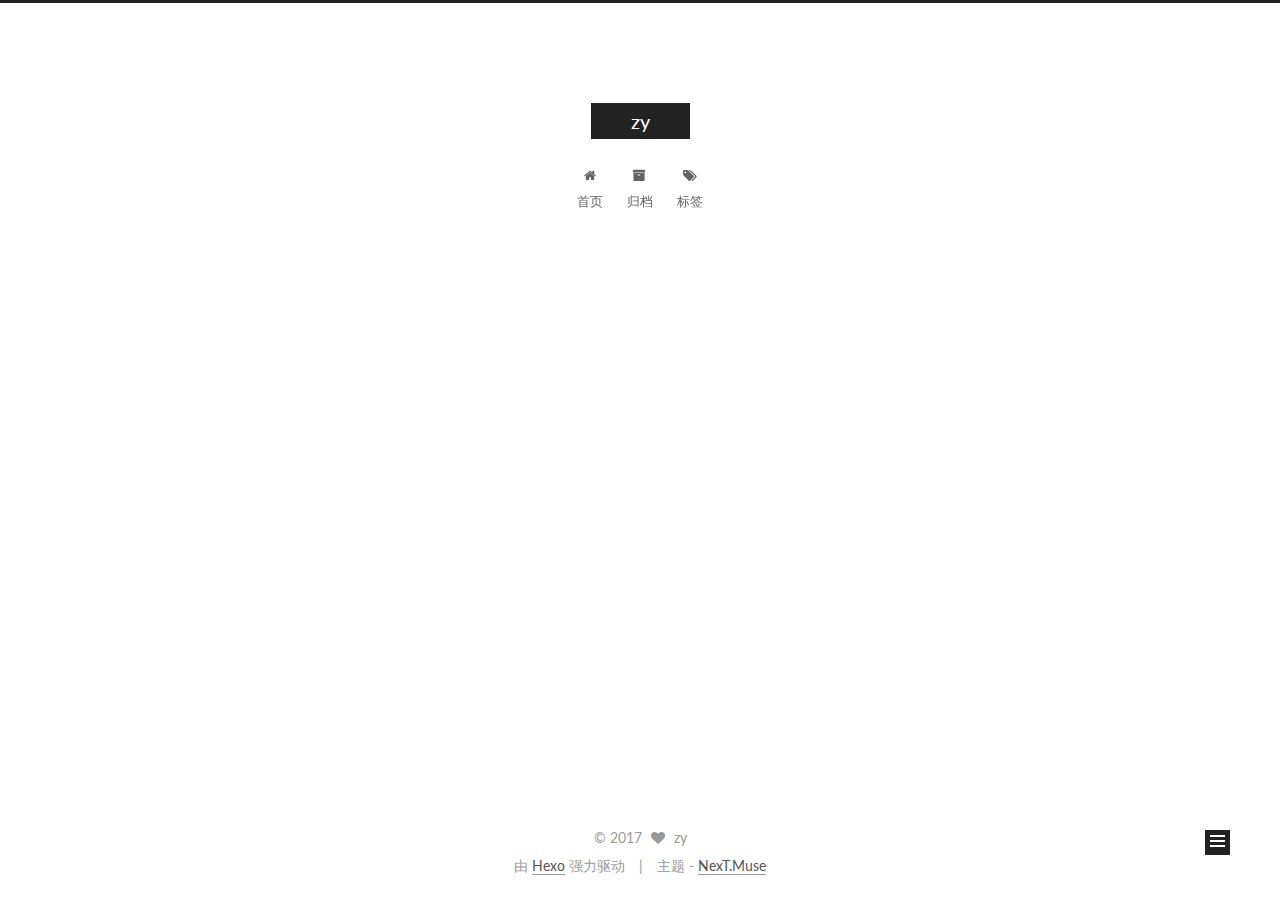
==== commit d522d757: "Site updated: 2017-02-02 21:15:09" ====
--- a/index.html
+++ b/index.html
@@ -243,7 +243,7 @@
   <span style="display:none" itemprop="author" itemscope itemtype="http://schema.org/Person">
     <meta itemprop="name" content="zy">
     <meta itemprop="description" content="">
-    <meta itemprop="image" content="/images/avatar.gif">
+    <meta itemprop="image" content="/images/avatar.jpg">
   </span>
 
   <span style="display:none" itemprop="publisher" itemscope itemtype="http://schema.org/Organization">
@@ -381,7 +381,7 @@
       <section class="site-overview sidebar-panel sidebar-panel-active">
         <div class="site-author motion-element" itemprop="author" itemscope itemtype="http://schema.org/Person">
           <img class="site-author-image" itemprop="image"
-               src="/images/avatar.gif"
+               src="/images/avatar.jpg"
                alt="zy" />
           <p class="site-author-name" itemprop="name">zy</p>
           <p class="site-description motion-element" itemprop="description"></p>
--- a/css/main.css
+++ b/css/main.css
@@ -1685,7 +1685,7 @@
   width: 4px;
   height: 4px;
   border-radius: 50%;
-  background: #87c6ff;
+  background: #ff8a14;
 }
 .links-of-blogroll {
   font-size: 13px;
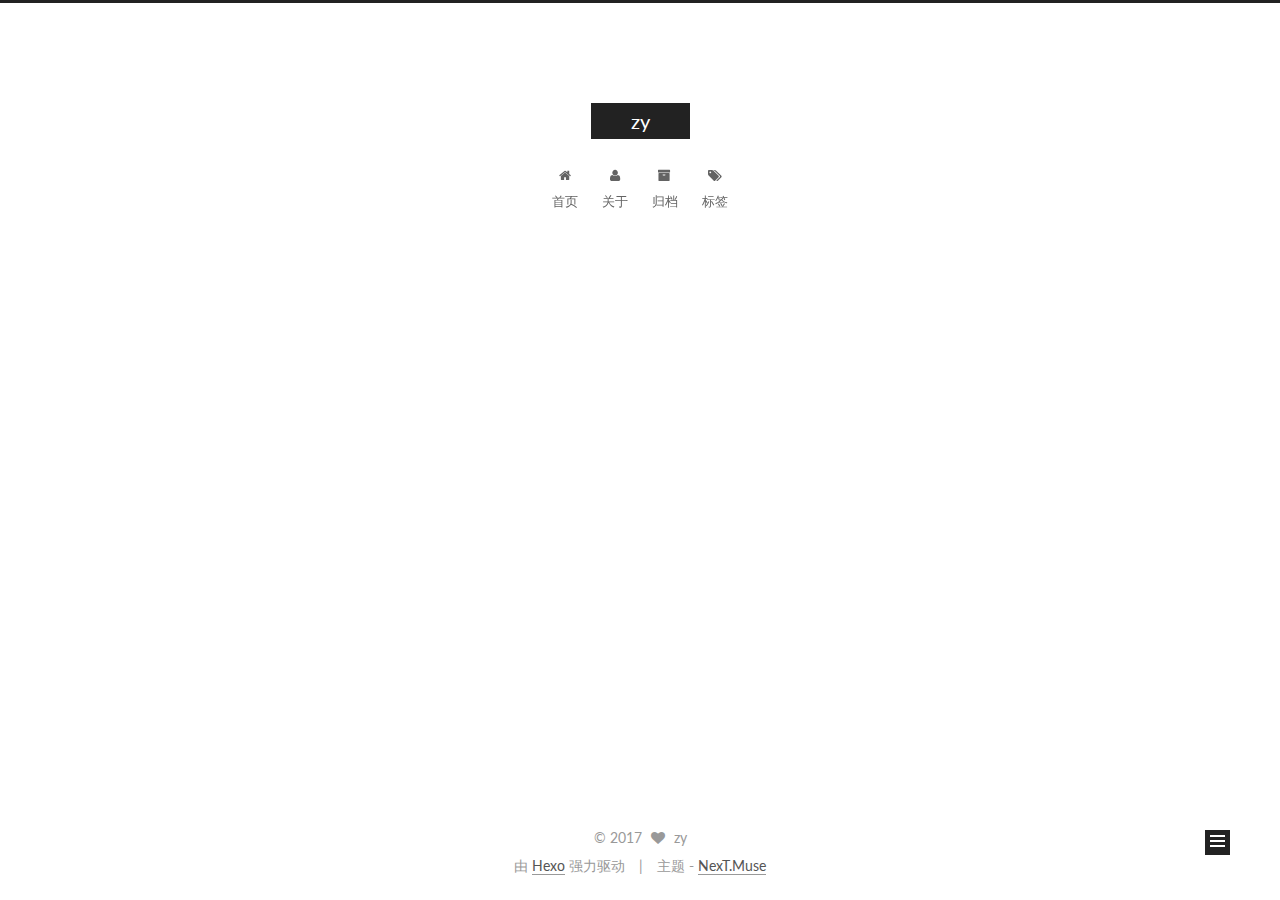
==== commit 54ddb8ee: "Site updated: 2017-02-02 21:48:08" ====
--- a/index.html
+++ b/index.html
@@ -190,6 +190,16 @@
         </li>
       
         
+        <li class="menu-item menu-item-about">
+          <a href="/about" rel="section">
+            
+              <i class="menu-item-icon fa fa-fw fa-user"></i> <br />
+            
+            关于
+          </a>
+        </li>
+      
+        
         <li class="menu-item menu-item-archives">
           <a href="/archives" rel="section">
             
@@ -243,7 +253,7 @@
   <span style="display:none" itemprop="author" itemscope itemtype="http://schema.org/Person">
     <meta itemprop="name" content="zy">
     <meta itemprop="description" content="">
-    <meta itemprop="image" content="/images/avatar.jpg">
+    <meta itemprop="image" content="/themes/next/images/avatar.jpg">
   </span>
 
   <span style="display:none" itemprop="publisher" itemscope itemtype="http://schema.org/Organization">
@@ -381,7 +391,7 @@
       <section class="site-overview sidebar-panel sidebar-panel-active">
         <div class="site-author motion-element" itemprop="author" itemscope itemtype="http://schema.org/Person">
           <img class="site-author-image" itemprop="image"
-               src="/images/avatar.jpg"
+               src="/themes/next/images/avatar.jpg"
                alt="zy" />
           <p class="site-author-name" itemprop="name">zy</p>
           <p class="site-description motion-element" itemprop="description"></p>
--- a/css/main.css
+++ b/css/main.css
@@ -1685,7 +1685,7 @@
   width: 4px;
   height: 4px;
   border-radius: 50%;
-  background: #ff8a14;
+  background: #fc3eaa;
 }
 .links-of-blogroll {
   font-size: 13px;
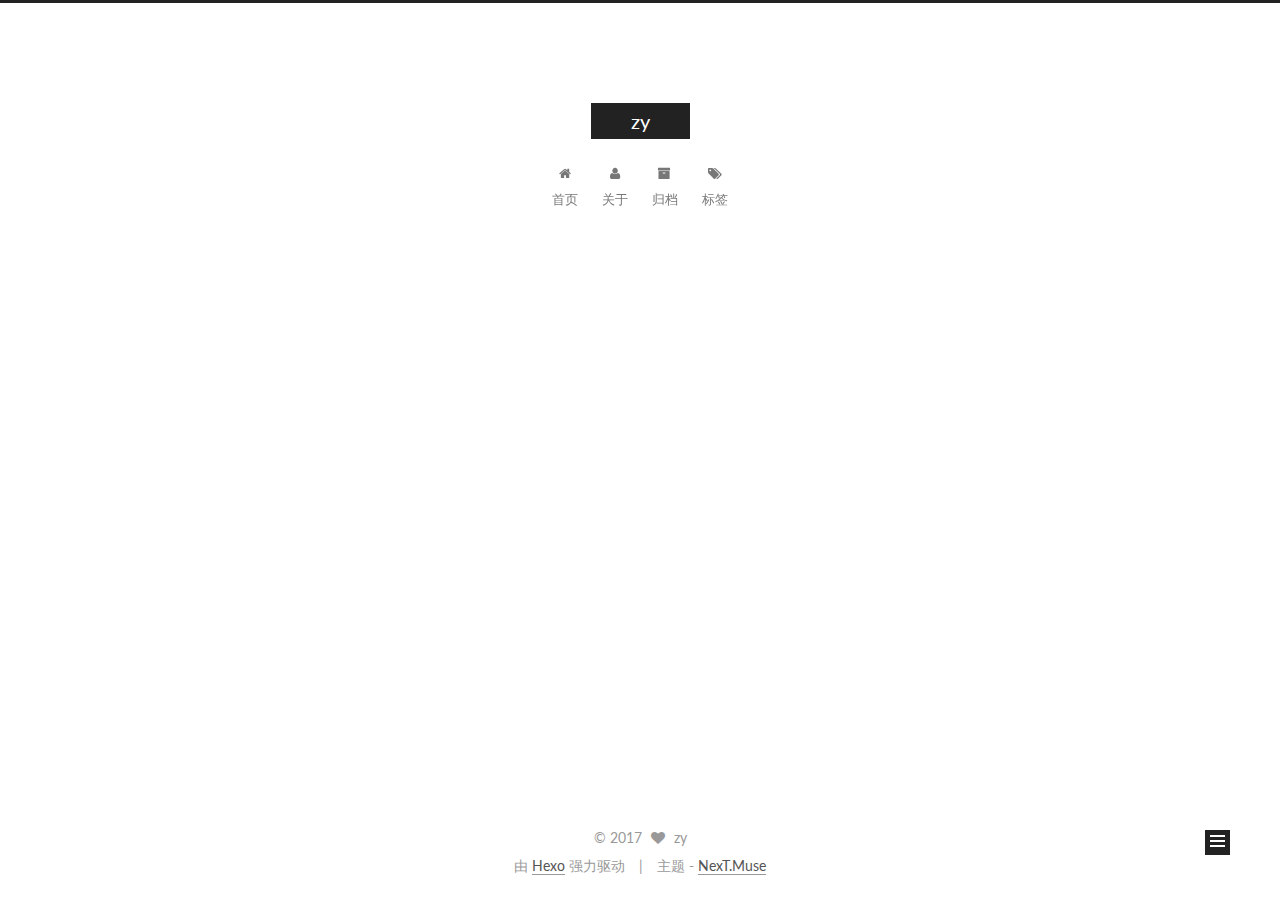
==== commit d35c8005: "Site updated: 2017-02-02 22:14:22" ====
--- a/index.html
+++ b/index.html
@@ -304,6 +304,16 @@
 
           
             
+              <span class="post-comments-count">
+                <span class="post-meta-divider">|</span>
+                <span class="post-meta-item-icon">
+                  <i class="fa fa-comment-o"></i>
+                </span>
+                <a href="/2017/02/02/test/#comments" itemprop="discussionUrl">
+                  <span class="post-comments-count ds-thread-count" data-thread-key="2017/02/02/test/" itemprop="commentCount"></span>
+                </a>
+              </span>
+            
           
 
           
@@ -539,28 +549,37 @@
 
   
 
-
-
-  
-
-
-
-
-	
-
-
-
-
-
-  
-
-
-
-
-
-  
-
-  
+  
+    
+  
+
+  <script type="text/javascript">
+    var duoshuoQuery = {short_name:"zy2017"};
+    (function() {
+      var ds = document.createElement('script');
+      ds.type = 'text/javascript';ds.async = true;
+      ds.id = 'duoshuo-script';
+      ds.src = (document.location.protocol == 'https:' ? 'https:' : 'http:') + '//static.duoshuo.com/embed.js';
+      ds.charset = 'UTF-8';
+      (document.getElementsByTagName('head')[0]
+      || document.getElementsByTagName('body')[0]).appendChild(ds);
+    })();
+  </script>
+
+  
+    
+    
+    <script src="/lib/ua-parser-js/dist/ua-parser.min.js?v=0.7.9"></script>
+    <script src="/js/src/hook-duoshuo.js"></script>
+  
+
+
+
+
+
+
+
+
 
 
 
--- a/css/main.css
+++ b/css/main.css
@@ -1685,7 +1685,7 @@
   width: 4px;
   height: 4px;
   border-radius: 50%;
-  background: #fc3eaa;
+  background: #ff6134;
 }
 .links-of-blogroll {
   font-size: 13px;
